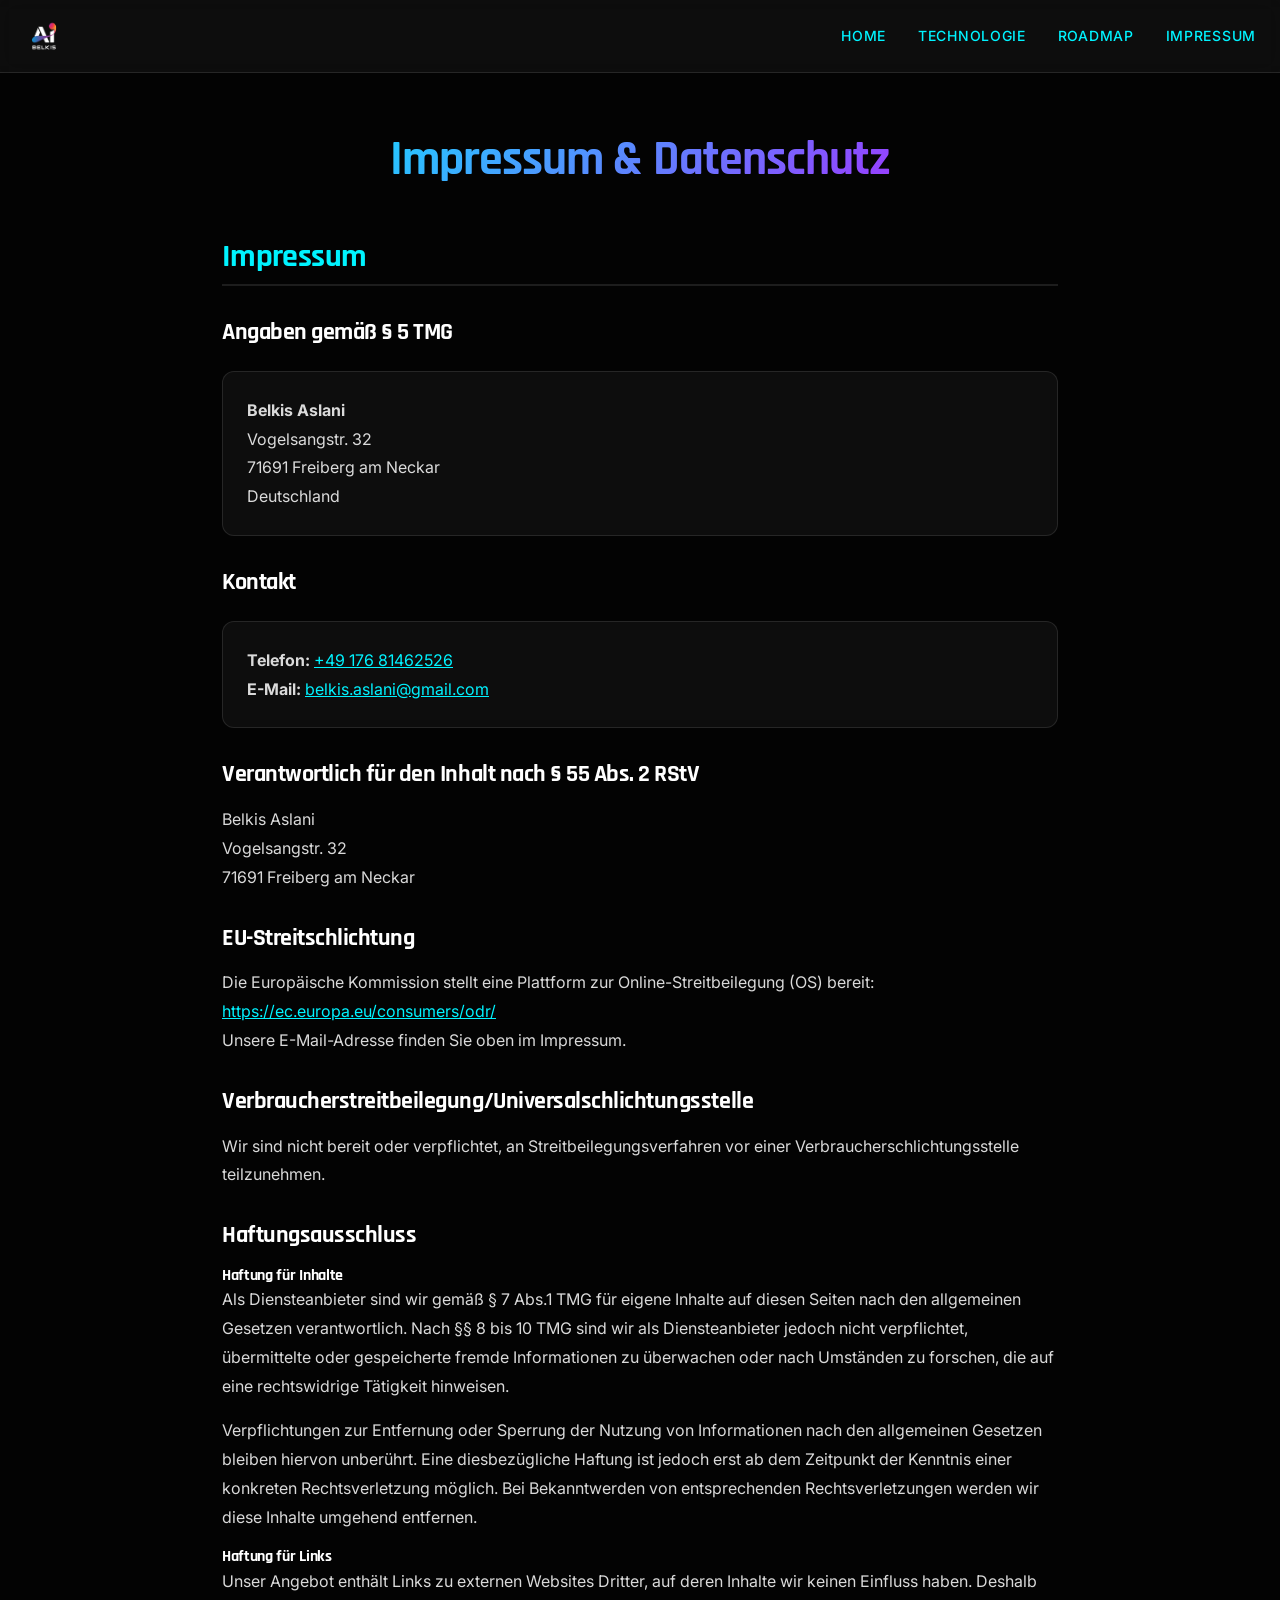
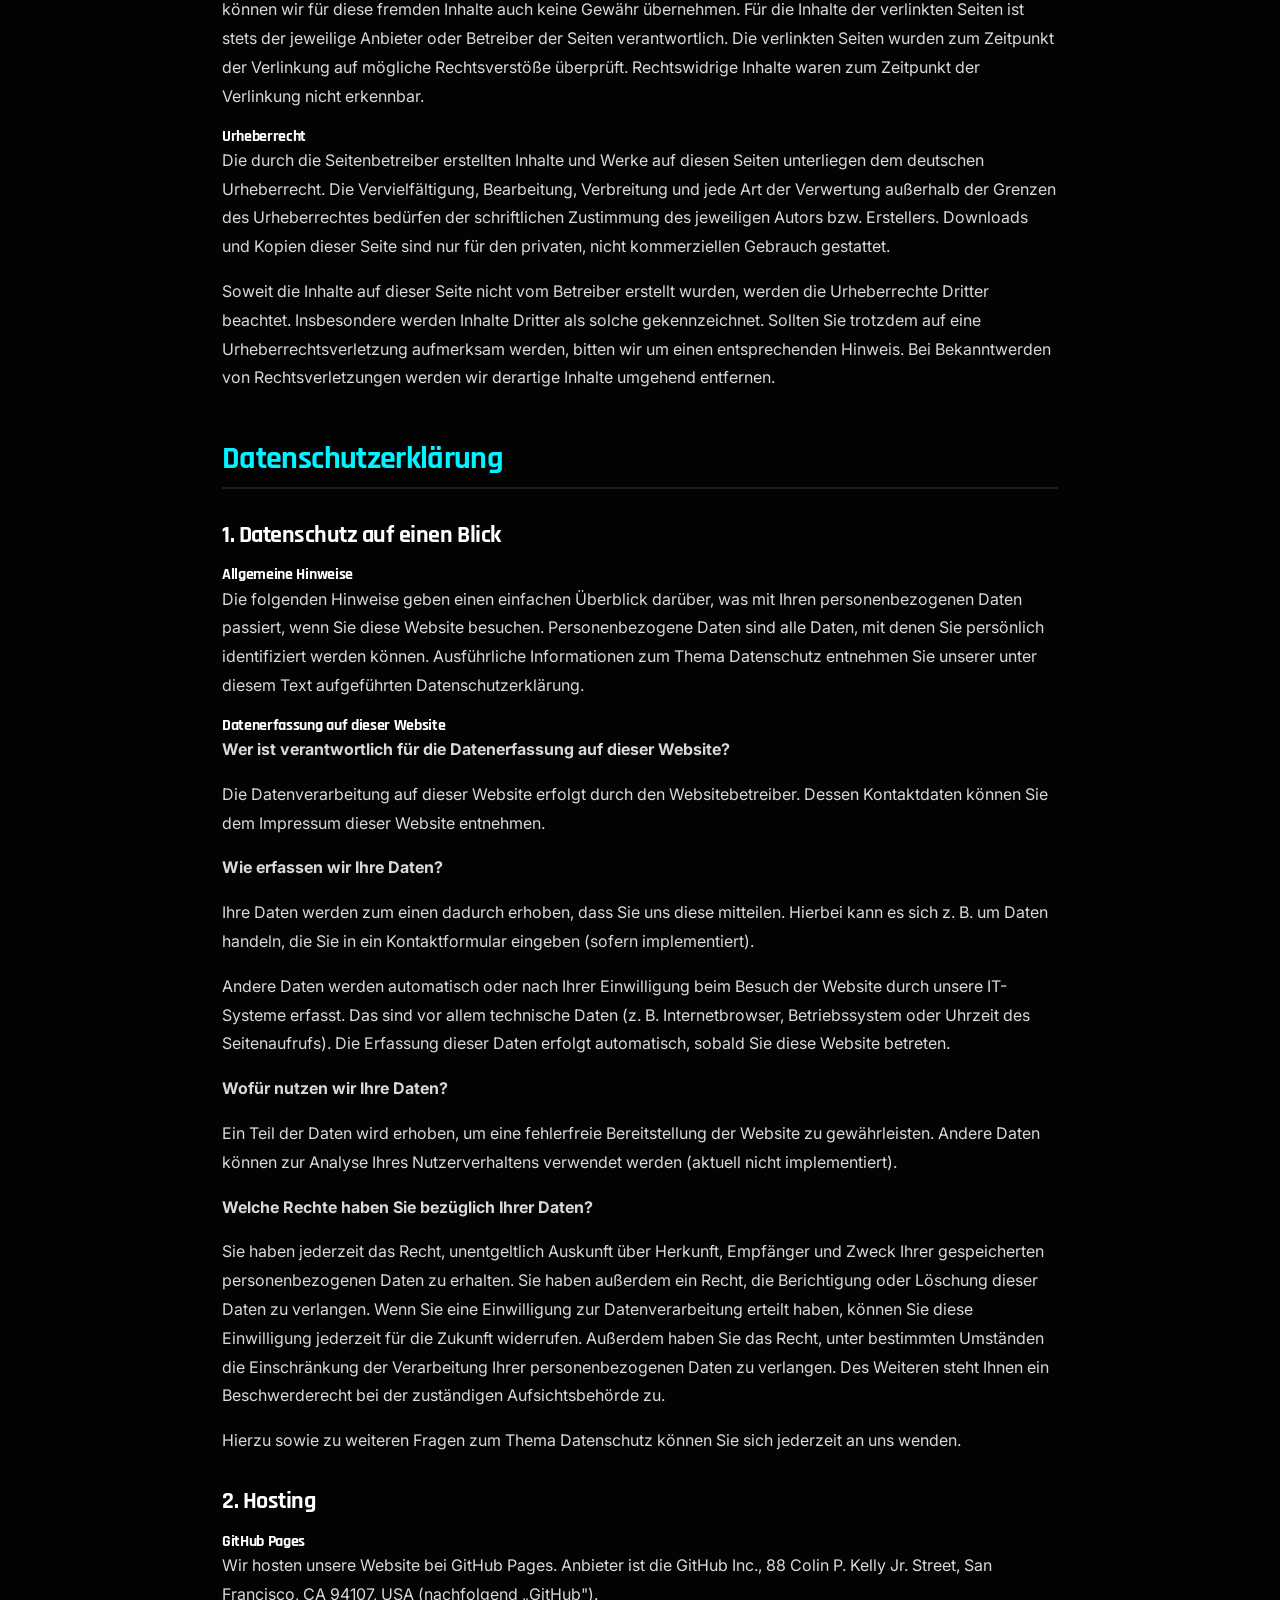
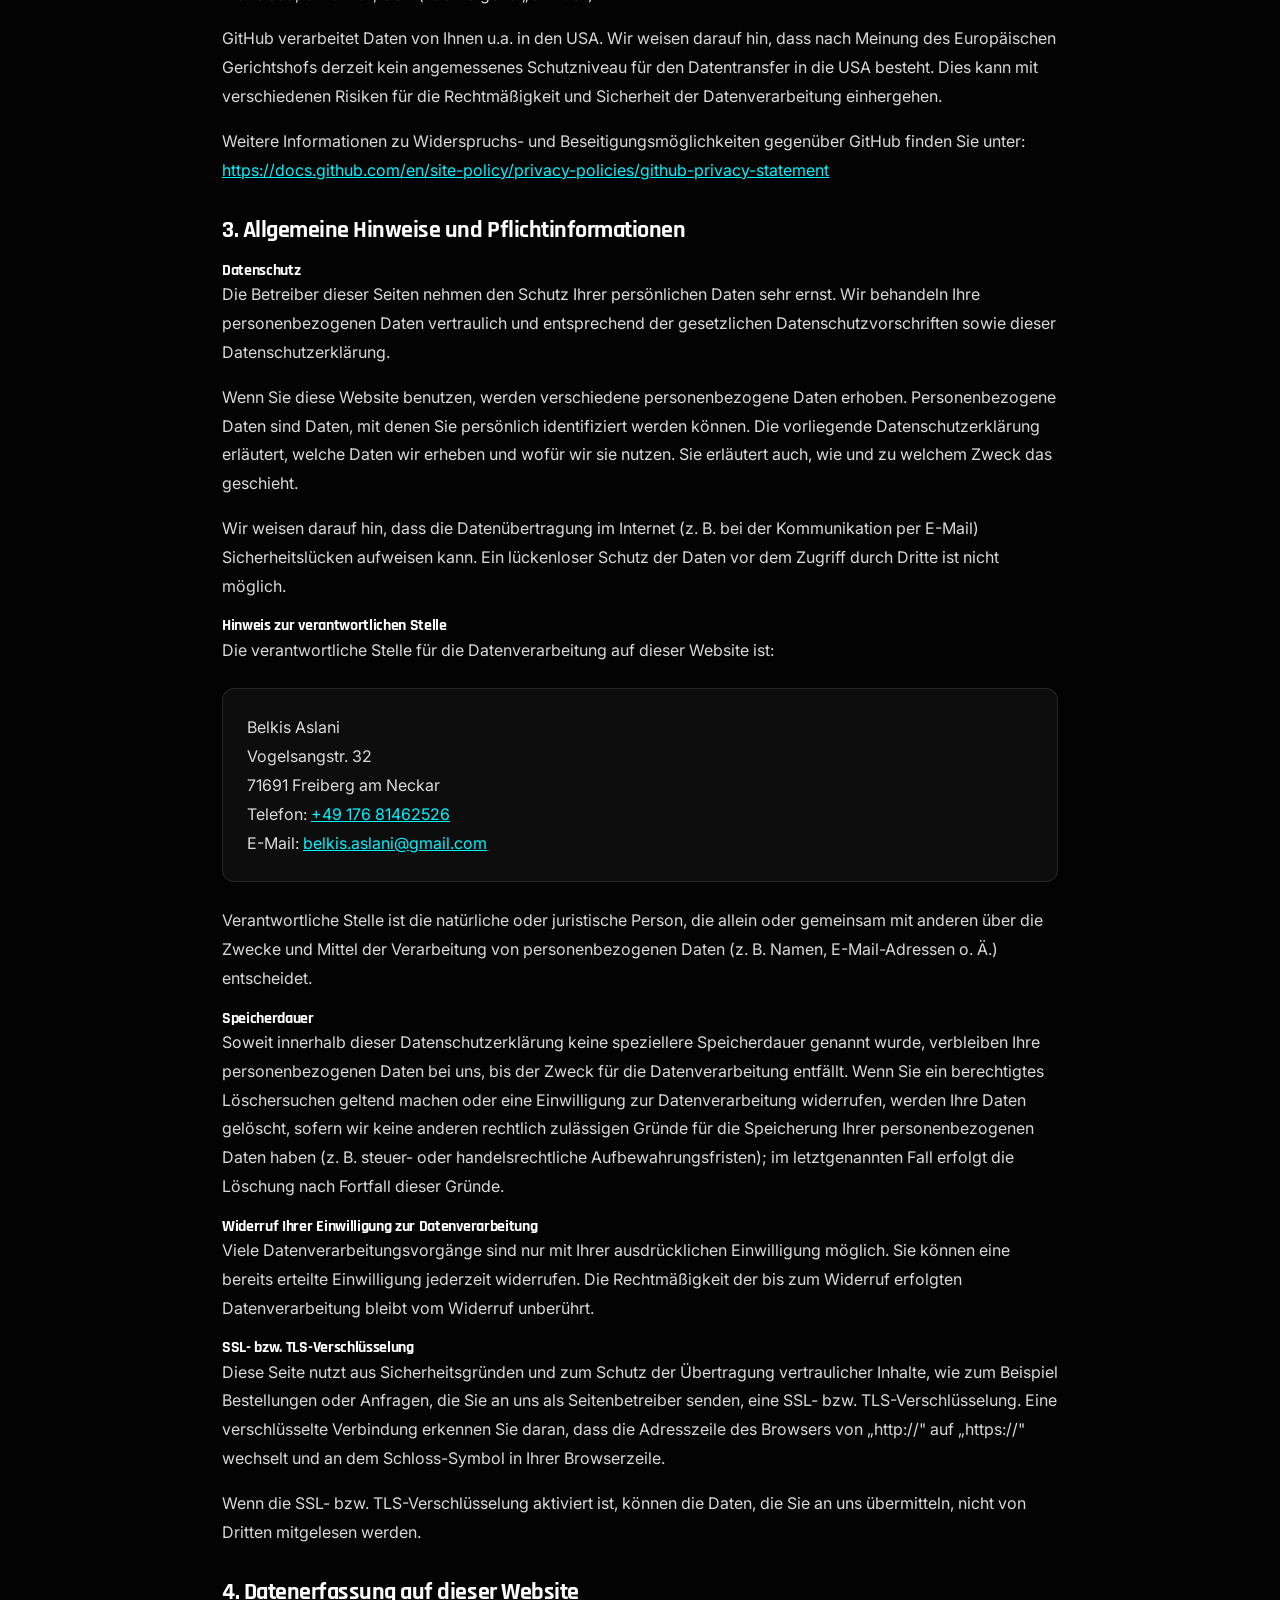
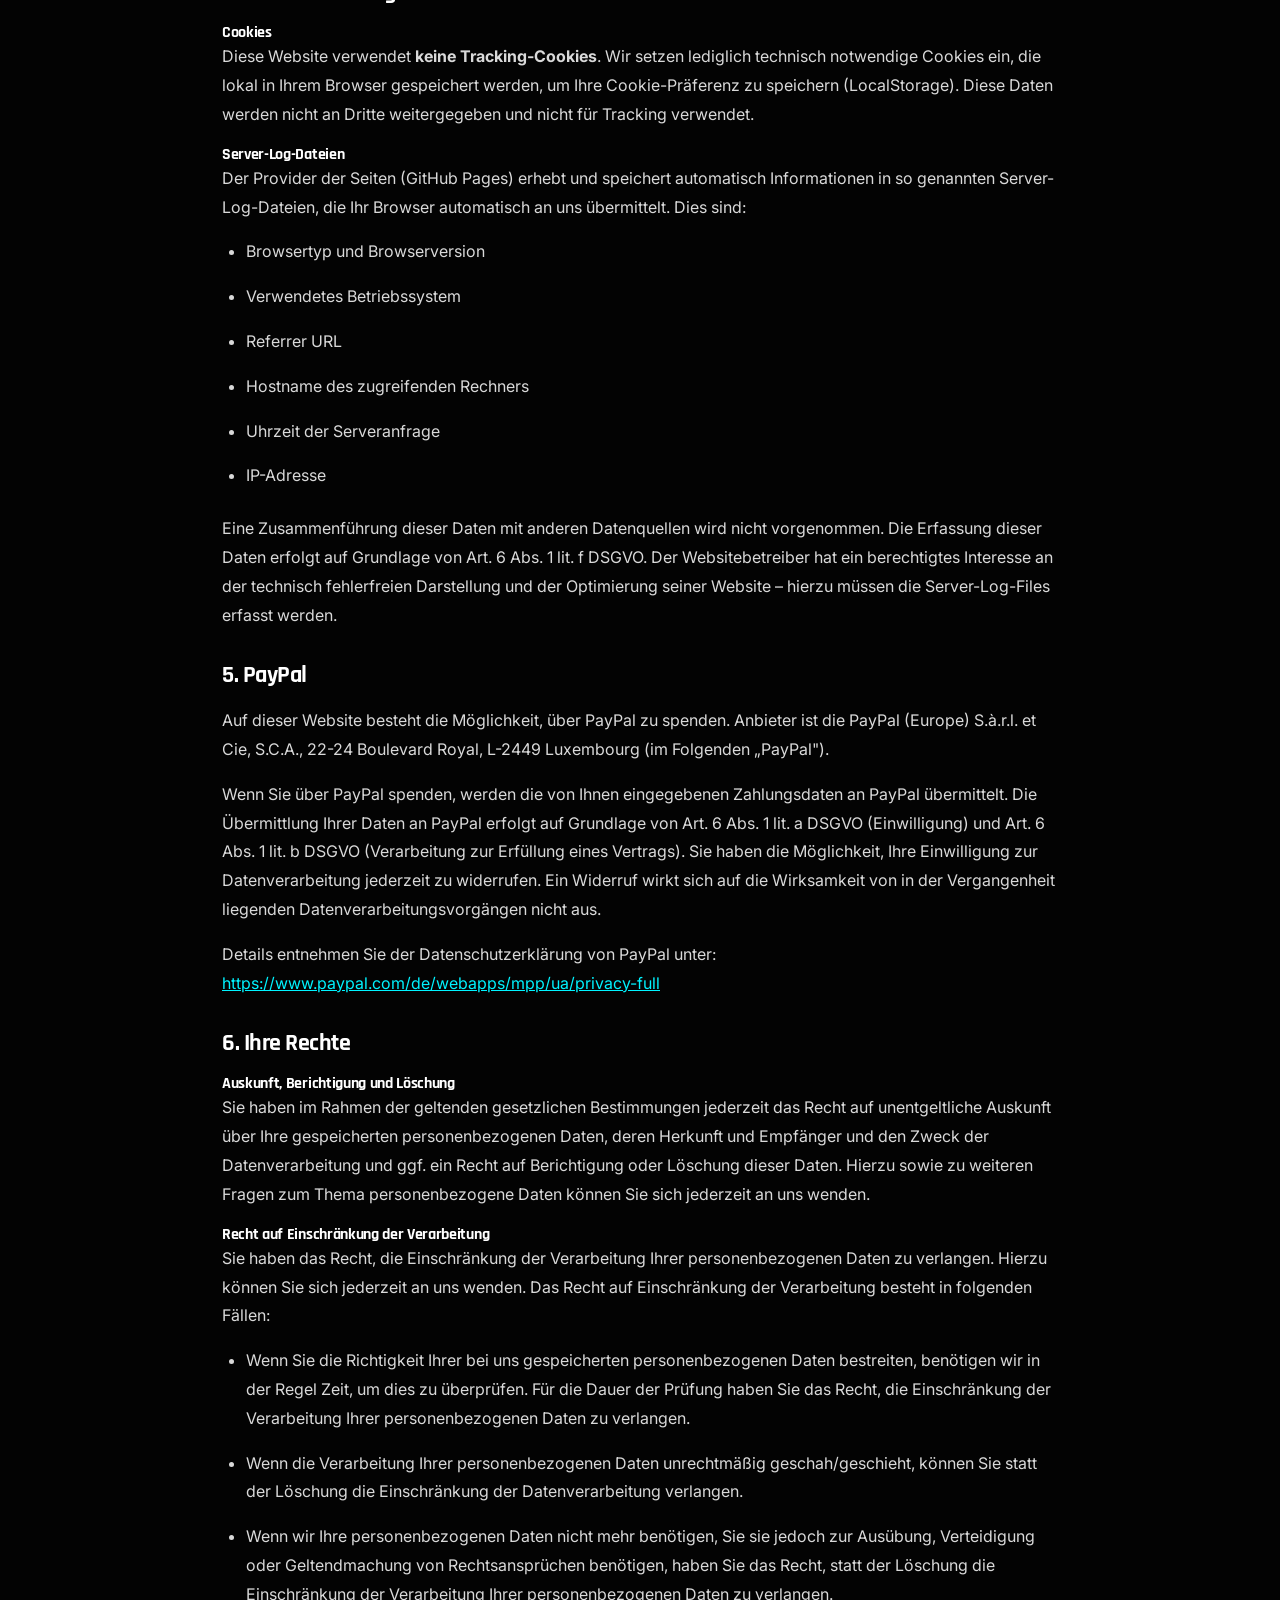
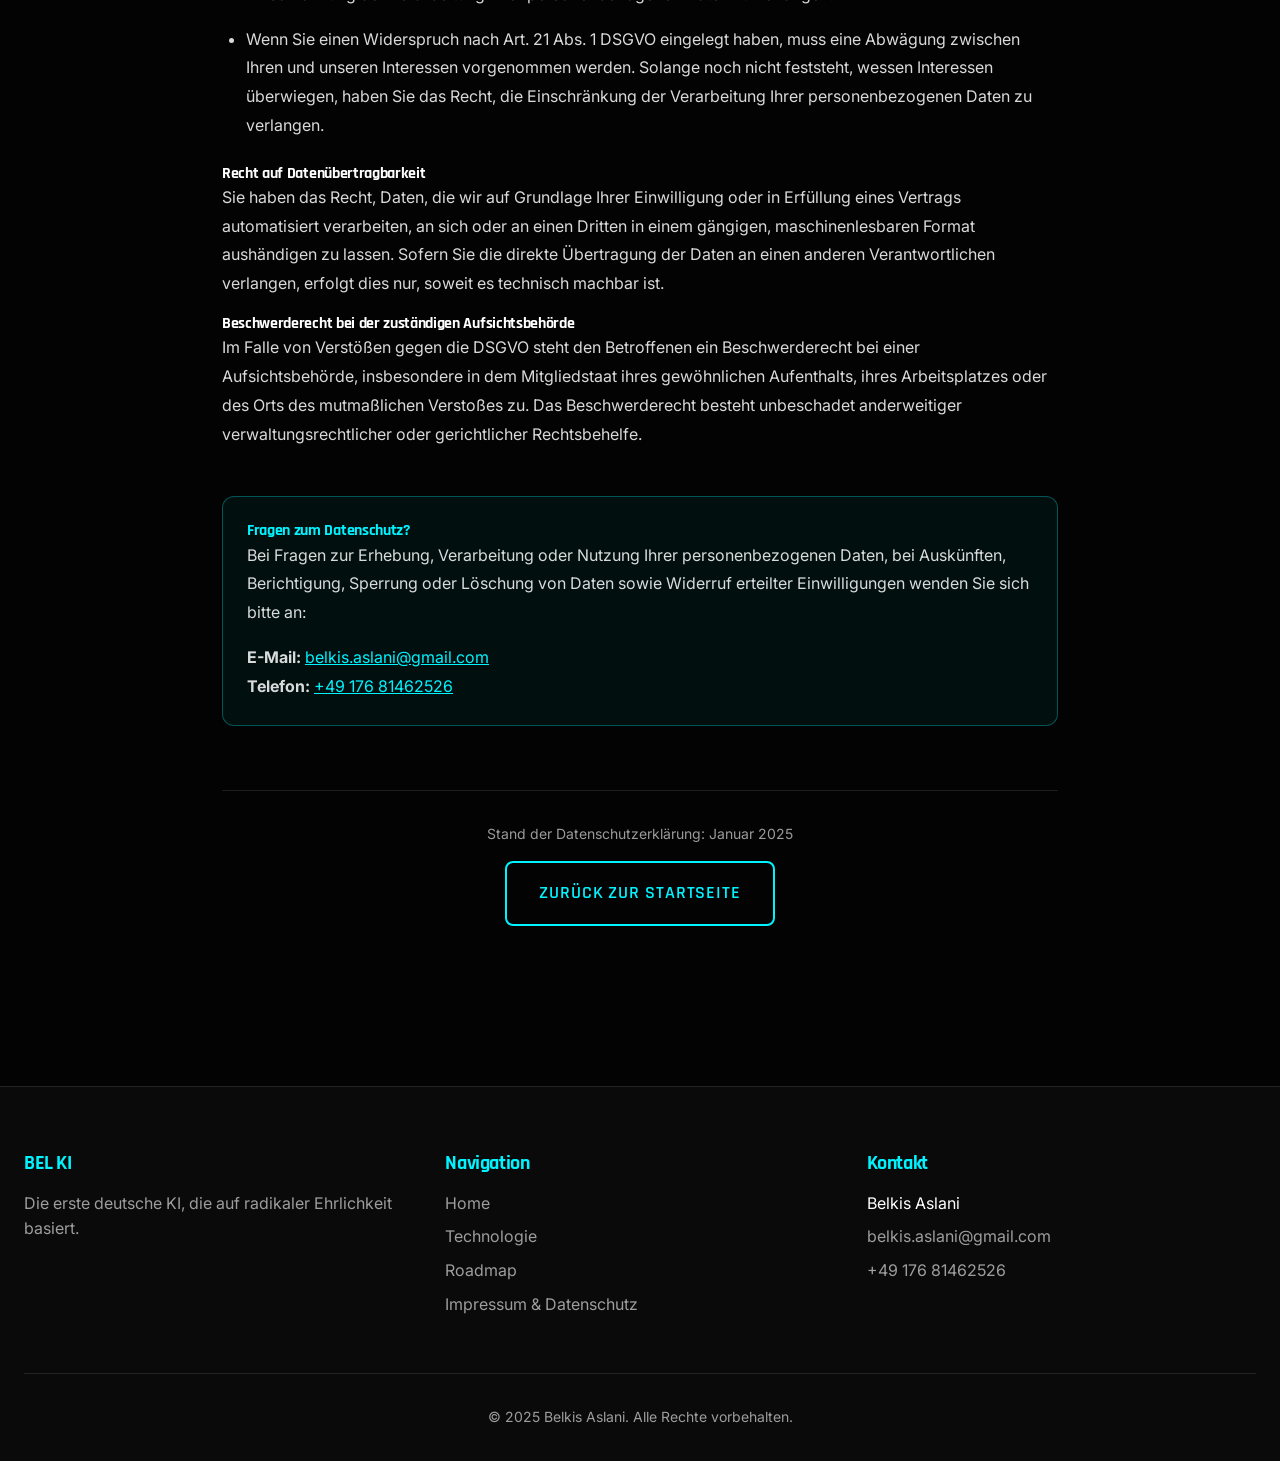
==== legal.html @ 8db8386c "feat: Replace SVG logo with official BEL KI brand logo Downloaded and integrated the official BEL KI" ====
<!DOCTYPE html>
<html lang="de">
<head>
  <meta charset="UTF-8">
  <meta name="viewport" content="width=device-width, initial-scale=1.0">
  <meta http-equiv="X-UA-Compatible" content="IE=edge">

  <!-- Primary Meta Tags -->
  <title>Impressum & Datenschutz - BEL KI</title>
  <meta name="title" content="Impressum & Datenschutz - BEL KI">
  <meta name="description" content="Rechtliche Informationen zu BEL KI: Impressum, Datenschutzerklärung, Haftungsausschluss und Urheberrechtshinweise.">
  <meta name="robots" content="index, follow">

  <!-- Preload Critical Resources -->
  <link rel="preconnect" href="https://fonts.googleapis.com">
  <link rel="preconnect" href="https://fonts.gstatic.com" crossorigin>

  <!-- Favicon -->
  <link rel="icon" type="image/png" href="./assets/img/logo.png">

  <!-- Stylesheets -->
  <link rel="stylesheet" href="./assets/css/variables.css">
  <link rel="stylesheet" href="./assets/css/main.css">

  <style>
    .legal-content {
      max-width: 900px;
      margin: 0 auto;
      padding: 2rem;
    }

    .legal-section {
      margin-bottom: 3rem;
    }

    .legal-section h2 {
      color: var(--color-cyan);
      margin-bottom: 1.5rem;
      font-size: 2rem;
      border-bottom: 2px solid var(--glass-border);
      padding-bottom: 0.5rem;
    }

    .legal-section h3 {
      color: var(--color-white);
      margin-top: 2rem;
      margin-bottom: 1rem;
      font-size: 1.5rem;
    }

    .legal-section p,
    .legal-section li {
      line-height: 1.8;
      color: rgba(255, 255, 255, 0.85);
      margin-bottom: 1rem;
    }

    .legal-section ul {
      margin-left: 1.5rem;
      margin-bottom: 1.5rem;
    }

    .legal-section a {
      color: var(--color-cyan);
      text-decoration: underline;
    }

    .contact-box {
      background: var(--glass-bg);
      border: 1px solid var(--glass-border);
      border-radius: var(--radius-lg);
      padding: 1.5rem;
      margin: 1.5rem 0;
    }
  </style>
</head>
<body>
  <!-- Header -->
  <header class="header">
    <nav class="nav-container">
      <a href="index.html" class="logo" style="display: flex; align-items: center; text-decoration: none;"><img src="./assets/img/logo.png" alt="BEL KI Logo" style="height: 40px; width: auto;" /></a>
      <ul class="nav-links">
        <li><a href="index.html">Home</a></li>
        <li><a href="tech.html">Technologie</a></li>
        <li><a href="roadmap.html">Roadmap</a></li>
        <li><a href="legal.html">Impressum</a></li>
      </ul>
      <div class="burger-menu" aria-label="Menu Toggle">
        <div class="burger-line"></div>
        <div class="burger-line"></div>
        <div class="burger-line"></div>
      </div>
    </nav>
  </header>

  <!-- Main Content -->
  <main style="padding-top: 100px; min-height: 100vh;">
    <div class="legal-content">
      <h1 class="text-center gradient-text" style="font-size: 3rem; margin-bottom: 3rem;">
        Impressum & Datenschutz
      </h1>

      <!-- Impressum -->
      <section class="legal-section" id="impressum">
        <h2>Impressum</h2>

        <h3>Angaben gemäß § 5 TMG</h3>
        <div class="contact-box">
          <p style="margin: 0;">
            <strong>Belkis Aslani</strong><br>
            Vogelsangstr. 32<br>
            71691 Freiberg am Neckar<br>
            Deutschland
          </p>
        </div>

        <h3>Kontakt</h3>
        <div class="contact-box">
          <p style="margin: 0;">
            <strong>Telefon:</strong> <a href="tel:+4917681462526">+49 176 81462526</a><br>
            <strong>E-Mail:</strong> <a href="mailto:belkis.aslani@gmail.com">belkis.aslani@gmail.com</a>
          </p>
        </div>

        <h3>Verantwortlich für den Inhalt nach § 55 Abs. 2 RStV</h3>
        <p>
          Belkis Aslani<br>
          Vogelsangstr. 32<br>
          71691 Freiberg am Neckar
        </p>

        <h3>EU-Streitschlichtung</h3>
        <p>
          Die Europäische Kommission stellt eine Plattform zur Online-Streitbeilegung (OS) bereit:
          <a href="https://ec.europa.eu/consumers/odr/" target="_blank" rel="noopener noreferrer">https://ec.europa.eu/consumers/odr/</a><br>
          Unsere E-Mail-Adresse finden Sie oben im Impressum.
        </p>

        <h3>Verbraucherstreitbeilegung/Universalschlichtungsstelle</h3>
        <p>
          Wir sind nicht bereit oder verpflichtet, an Streitbeilegungsverfahren vor einer Verbraucherschlichtungsstelle teilzunehmen.
        </p>

        <h3>Haftungsausschluss</h3>

        <h4>Haftung für Inhalte</h4>
        <p>
          Als Diensteanbieter sind wir gemäß § 7 Abs.1 TMG für eigene Inhalte auf diesen Seiten nach den allgemeinen Gesetzen verantwortlich.
          Nach §§ 8 bis 10 TMG sind wir als Diensteanbieter jedoch nicht verpflichtet, übermittelte oder gespeicherte fremde Informationen zu
          überwachen oder nach Umständen zu forschen, die auf eine rechtswidrige Tätigkeit hinweisen.
        </p>
        <p>
          Verpflichtungen zur Entfernung oder Sperrung der Nutzung von Informationen nach den allgemeinen Gesetzen bleiben hiervon unberührt.
          Eine diesbezügliche Haftung ist jedoch erst ab dem Zeitpunkt der Kenntnis einer konkreten Rechtsverletzung möglich. Bei Bekanntwerden
          von entsprechenden Rechtsverletzungen werden wir diese Inhalte umgehend entfernen.
        </p>

        <h4>Haftung für Links</h4>
        <p>
          Unser Angebot enthält Links zu externen Websites Dritter, auf deren Inhalte wir keinen Einfluss haben. Deshalb können wir für diese
          fremden Inhalte auch keine Gewähr übernehmen. Für die Inhalte der verlinkten Seiten ist stets der jeweilige Anbieter oder Betreiber
          der Seiten verantwortlich. Die verlinkten Seiten wurden zum Zeitpunkt der Verlinkung auf mögliche Rechtsverstöße überprüft.
          Rechtswidrige Inhalte waren zum Zeitpunkt der Verlinkung nicht erkennbar.
        </p>

        <h4>Urheberrecht</h4>
        <p>
          Die durch die Seitenbetreiber erstellten Inhalte und Werke auf diesen Seiten unterliegen dem deutschen Urheberrecht. Die Vervielfältigung,
          Bearbeitung, Verbreitung und jede Art der Verwertung außerhalb der Grenzen des Urheberrechtes bedürfen der schriftlichen Zustimmung des
          jeweiligen Autors bzw. Erstellers. Downloads und Kopien dieser Seite sind nur für den privaten, nicht kommerziellen Gebrauch gestattet.
        </p>
        <p>
          Soweit die Inhalte auf dieser Seite nicht vom Betreiber erstellt wurden, werden die Urheberrechte Dritter beachtet. Insbesondere werden
          Inhalte Dritter als solche gekennzeichnet. Sollten Sie trotzdem auf eine Urheberrechtsverletzung aufmerksam werden, bitten wir um einen
          entsprechenden Hinweis. Bei Bekanntwerden von Rechtsverletzungen werden wir derartige Inhalte umgehend entfernen.
        </p>
      </section>

      <!-- Datenschutzerklärung -->
      <section class="legal-section" id="datenschutz">
        <h2>Datenschutzerklärung</h2>

        <h3>1. Datenschutz auf einen Blick</h3>

        <h4>Allgemeine Hinweise</h4>
        <p>
          Die folgenden Hinweise geben einen einfachen Überblick darüber, was mit Ihren personenbezogenen Daten passiert, wenn Sie diese Website besuchen.
          Personenbezogene Daten sind alle Daten, mit denen Sie persönlich identifiziert werden können. Ausführliche Informationen zum Thema Datenschutz
          entnehmen Sie unserer unter diesem Text aufgeführten Datenschutzerklärung.
        </p>

        <h4>Datenerfassung auf dieser Website</h4>
        <p><strong>Wer ist verantwortlich für die Datenerfassung auf dieser Website?</strong></p>
        <p>
          Die Datenverarbeitung auf dieser Website erfolgt durch den Websitebetreiber. Dessen Kontaktdaten können Sie dem Impressum dieser Website entnehmen.
        </p>

        <p><strong>Wie erfassen wir Ihre Daten?</strong></p>
        <p>
          Ihre Daten werden zum einen dadurch erhoben, dass Sie uns diese mitteilen. Hierbei kann es sich z. B. um Daten handeln, die Sie in ein
          Kontaktformular eingeben (sofern implementiert).
        </p>
        <p>
          Andere Daten werden automatisch oder nach Ihrer Einwilligung beim Besuch der Website durch unsere IT-Systeme erfasst. Das sind vor allem
          technische Daten (z. B. Internetbrowser, Betriebssystem oder Uhrzeit des Seitenaufrufs). Die Erfassung dieser Daten erfolgt automatisch,
          sobald Sie diese Website betreten.
        </p>

        <p><strong>Wofür nutzen wir Ihre Daten?</strong></p>
        <p>
          Ein Teil der Daten wird erhoben, um eine fehlerfreie Bereitstellung der Website zu gewährleisten. Andere Daten können zur Analyse Ihres
          Nutzerverhaltens verwendet werden (aktuell nicht implementiert).
        </p>

        <p><strong>Welche Rechte haben Sie bezüglich Ihrer Daten?</strong></p>
        <p>
          Sie haben jederzeit das Recht, unentgeltlich Auskunft über Herkunft, Empfänger und Zweck Ihrer gespeicherten personenbezogenen Daten zu erhalten.
          Sie haben außerdem ein Recht, die Berichtigung oder Löschung dieser Daten zu verlangen. Wenn Sie eine Einwilligung zur Datenverarbeitung erteilt
          haben, können Sie diese Einwilligung jederzeit für die Zukunft widerrufen. Außerdem haben Sie das Recht, unter bestimmten Umständen die
          Einschränkung der Verarbeitung Ihrer personenbezogenen Daten zu verlangen. Des Weiteren steht Ihnen ein Beschwerderecht bei der zuständigen
          Aufsichtsbehörde zu.
        </p>
        <p>
          Hierzu sowie zu weiteren Fragen zum Thema Datenschutz können Sie sich jederzeit an uns wenden.
        </p>

        <h3>2. Hosting</h3>

        <h4>GitHub Pages</h4>
        <p>
          Wir hosten unsere Website bei GitHub Pages. Anbieter ist die GitHub Inc., 88 Colin P. Kelly Jr. Street, San Francisco, CA 94107, USA (nachfolgend „GitHub").
        </p>
        <p>
          GitHub verarbeitet Daten von Ihnen u.a. in den USA. Wir weisen darauf hin, dass nach Meinung des Europäischen Gerichtshofs derzeit kein angemessenes
          Schutzniveau für den Datentransfer in die USA besteht. Dies kann mit verschiedenen Risiken für die Rechtmäßigkeit und Sicherheit der Datenverarbeitung einhergehen.
        </p>
        <p>
          Weitere Informationen zu Widerspruchs- und Beseitigungsmöglichkeiten gegenüber GitHub finden Sie unter:
          <a href="https://docs.github.com/en/site-policy/privacy-policies/github-privacy-statement" target="_blank" rel="noopener noreferrer">
            https://docs.github.com/en/site-policy/privacy-policies/github-privacy-statement
          </a>
        </p>

        <h3>3. Allgemeine Hinweise und Pflichtinformationen</h3>

        <h4>Datenschutz</h4>
        <p>
          Die Betreiber dieser Seiten nehmen den Schutz Ihrer persönlichen Daten sehr ernst. Wir behandeln Ihre personenbezogenen Daten vertraulich und
          entsprechend der gesetzlichen Datenschutzvorschriften sowie dieser Datenschutzerklärung.
        </p>
        <p>
          Wenn Sie diese Website benutzen, werden verschiedene personenbezogene Daten erhoben. Personenbezogene Daten sind Daten, mit denen Sie persönlich
          identifiziert werden können. Die vorliegende Datenschutzerklärung erläutert, welche Daten wir erheben und wofür wir sie nutzen. Sie erläutert auch,
          wie und zu welchem Zweck das geschieht.
        </p>
        <p>
          Wir weisen darauf hin, dass die Datenübertragung im Internet (z. B. bei der Kommunikation per E-Mail) Sicherheitslücken aufweisen kann. Ein
          lückenloser Schutz der Daten vor dem Zugriff durch Dritte ist nicht möglich.
        </p>

        <h4>Hinweis zur verantwortlichen Stelle</h4>
        <p>Die verantwortliche Stelle für die Datenverarbeitung auf dieser Website ist:</p>
        <div class="contact-box">
          <p style="margin: 0;">
            Belkis Aslani<br>
            Vogelsangstr. 32<br>
            71691 Freiberg am Neckar<br>
            Telefon: <a href="tel:+4917681462526">+49 176 81462526</a><br>
            E-Mail: <a href="mailto:belkis.aslani@gmail.com">belkis.aslani@gmail.com</a>
          </p>
        </div>
        <p>
          Verantwortliche Stelle ist die natürliche oder juristische Person, die allein oder gemeinsam mit anderen über die Zwecke und Mittel der Verarbeitung
          von personenbezogenen Daten (z. B. Namen, E-Mail-Adressen o. Ä.) entscheidet.
        </p>

        <h4>Speicherdauer</h4>
        <p>
          Soweit innerhalb dieser Datenschutzerklärung keine speziellere Speicherdauer genannt wurde, verbleiben Ihre personenbezogenen Daten bei uns, bis der
          Zweck für die Datenverarbeitung entfällt. Wenn Sie ein berechtigtes Löschersuchen geltend machen oder eine Einwilligung zur Datenverarbeitung widerrufen,
          werden Ihre Daten gelöscht, sofern wir keine anderen rechtlich zulässigen Gründe für die Speicherung Ihrer personenbezogenen Daten haben
          (z. B. steuer- oder handelsrechtliche Aufbewahrungsfristen); im letztgenannten Fall erfolgt die Löschung nach Fortfall dieser Gründe.
        </p>

        <h4>Widerruf Ihrer Einwilligung zur Datenverarbeitung</h4>
        <p>
          Viele Datenverarbeitungsvorgänge sind nur mit Ihrer ausdrücklichen Einwilligung möglich. Sie können eine bereits erteilte Einwilligung jederzeit
          widerrufen. Die Rechtmäßigkeit der bis zum Widerruf erfolgten Datenverarbeitung bleibt vom Widerruf unberührt.
        </p>

        <h4>SSL- bzw. TLS-Verschlüsselung</h4>
        <p>
          Diese Seite nutzt aus Sicherheitsgründen und zum Schutz der Übertragung vertraulicher Inhalte, wie zum Beispiel Bestellungen oder Anfragen, die Sie
          an uns als Seitenbetreiber senden, eine SSL- bzw. TLS-Verschlüsselung. Eine verschlüsselte Verbindung erkennen Sie daran, dass die Adresszeile des
          Browsers von „http://" auf „https://" wechselt und an dem Schloss-Symbol in Ihrer Browserzeile.
        </p>
        <p>
          Wenn die SSL- bzw. TLS-Verschlüsselung aktiviert ist, können die Daten, die Sie an uns übermitteln, nicht von Dritten mitgelesen werden.
        </p>

        <h3>4. Datenerfassung auf dieser Website</h3>

        <h4>Cookies</h4>
        <p>
          Diese Website verwendet <strong>keine Tracking-Cookies</strong>. Wir setzen lediglich technisch notwendige Cookies ein, die lokal in Ihrem Browser
          gespeichert werden, um Ihre Cookie-Präferenz zu speichern (LocalStorage). Diese Daten werden nicht an Dritte weitergegeben und nicht für Tracking verwendet.
        </p>

        <h4>Server-Log-Dateien</h4>
        <p>
          Der Provider der Seiten (GitHub Pages) erhebt und speichert automatisch Informationen in so genannten Server-Log-Dateien, die Ihr Browser automatisch
          an uns übermittelt. Dies sind:
        </p>
        <ul>
          <li>Browsertyp und Browserversion</li>
          <li>Verwendetes Betriebssystem</li>
          <li>Referrer URL</li>
          <li>Hostname des zugreifenden Rechners</li>
          <li>Uhrzeit der Serveranfrage</li>
          <li>IP-Adresse</li>
        </ul>
        <p>
          Eine Zusammenführung dieser Daten mit anderen Datenquellen wird nicht vorgenommen. Die Erfassung dieser Daten erfolgt auf Grundlage von Art. 6 Abs. 1
          lit. f DSGVO. Der Websitebetreiber hat ein berechtigtes Interesse an der technisch fehlerfreien Darstellung und der Optimierung seiner Website – hierzu
          müssen die Server-Log-Files erfasst werden.
        </p>

        <h3>5. PayPal</h3>
        <p>
          Auf dieser Website besteht die Möglichkeit, über PayPal zu spenden. Anbieter ist die PayPal (Europe) S.à.r.l. et Cie, S.C.A., 22-24 Boulevard Royal,
          L-2449 Luxembourg (im Folgenden „PayPal").
        </p>
        <p>
          Wenn Sie über PayPal spenden, werden die von Ihnen eingegebenen Zahlungsdaten an PayPal übermittelt. Die Übermittlung Ihrer Daten an PayPal erfolgt
          auf Grundlage von Art. 6 Abs. 1 lit. a DSGVO (Einwilligung) und Art. 6 Abs. 1 lit. b DSGVO (Verarbeitung zur Erfüllung eines Vertrags).
          Sie haben die Möglichkeit, Ihre Einwilligung zur Datenverarbeitung jederzeit zu widerrufen. Ein Widerruf wirkt sich auf die Wirksamkeit von in der
          Vergangenheit liegenden Datenverarbeitungsvorgängen nicht aus.
        </p>
        <p>
          Details entnehmen Sie der Datenschutzerklärung von PayPal unter:
          <a href="https://www.paypal.com/de/webapps/mpp/ua/privacy-full" target="_blank" rel="noopener noreferrer">
            https://www.paypal.com/de/webapps/mpp/ua/privacy-full
          </a>
        </p>

        <h3>6. Ihre Rechte</h3>

        <h4>Auskunft, Berichtigung und Löschung</h4>
        <p>
          Sie haben im Rahmen der geltenden gesetzlichen Bestimmungen jederzeit das Recht auf unentgeltliche Auskunft über Ihre gespeicherten personenbezogenen
          Daten, deren Herkunft und Empfänger und den Zweck der Datenverarbeitung und ggf. ein Recht auf Berichtigung oder Löschung dieser Daten. Hierzu sowie
          zu weiteren Fragen zum Thema personenbezogene Daten können Sie sich jederzeit an uns wenden.
        </p>

        <h4>Recht auf Einschränkung der Verarbeitung</h4>
        <p>
          Sie haben das Recht, die Einschränkung der Verarbeitung Ihrer personenbezogenen Daten zu verlangen. Hierzu können Sie sich jederzeit an uns wenden.
          Das Recht auf Einschränkung der Verarbeitung besteht in folgenden Fällen:
        </p>
        <ul>
          <li>Wenn Sie die Richtigkeit Ihrer bei uns gespeicherten personenbezogenen Daten bestreiten, benötigen wir in der Regel Zeit, um dies zu überprüfen.
              Für die Dauer der Prüfung haben Sie das Recht, die Einschränkung der Verarbeitung Ihrer personenbezogenen Daten zu verlangen.</li>
          <li>Wenn die Verarbeitung Ihrer personenbezogenen Daten unrechtmäßig geschah/geschieht, können Sie statt der Löschung die Einschränkung der
              Datenverarbeitung verlangen.</li>
          <li>Wenn wir Ihre personenbezogenen Daten nicht mehr benötigen, Sie sie jedoch zur Ausübung, Verteidigung oder Geltendmachung von Rechtsansprüchen
              benötigen, haben Sie das Recht, statt der Löschung die Einschränkung der Verarbeitung Ihrer personenbezogenen Daten zu verlangen.</li>
          <li>Wenn Sie einen Widerspruch nach Art. 21 Abs. 1 DSGVO eingelegt haben, muss eine Abwägung zwischen Ihren und unseren Interessen vorgenommen werden.
              Solange noch nicht feststeht, wessen Interessen überwiegen, haben Sie das Recht, die Einschränkung der Verarbeitung Ihrer personenbezogenen Daten
              zu verlangen.</li>
        </ul>

        <h4>Recht auf Datenübertragbarkeit</h4>
        <p>
          Sie haben das Recht, Daten, die wir auf Grundlage Ihrer Einwilligung oder in Erfüllung eines Vertrags automatisiert verarbeiten, an sich oder an einen
          Dritten in einem gängigen, maschinenlesbaren Format aushändigen zu lassen. Sofern Sie die direkte Übertragung der Daten an einen anderen Verantwortlichen
          verlangen, erfolgt dies nur, soweit es technisch machbar ist.
        </p>

        <h4>Beschwerderecht bei der zuständigen Aufsichtsbehörde</h4>
        <p>
          Im Falle von Verstößen gegen die DSGVO steht den Betroffenen ein Beschwerderecht bei einer Aufsichtsbehörde, insbesondere in dem Mitgliedstaat ihres
          gewöhnlichen Aufenthalts, ihres Arbeitsplatzes oder des Orts des mutmaßlichen Verstoßes zu. Das Beschwerderecht besteht unbeschadet anderweitiger
          verwaltungsrechtlicher oder gerichtlicher Rechtsbehelfe.
        </p>

        <div class="contact-box" style="margin-top: 3rem; background: rgba(0, 243, 255, 0.05); border-color: rgba(0, 243, 255, 0.3);">
          <h4 style="color: #00f3ff; margin-top: 0;">Fragen zum Datenschutz?</h4>
          <p style="margin-bottom: 0;">
            Bei Fragen zur Erhebung, Verarbeitung oder Nutzung Ihrer personenbezogenen Daten, bei Auskünften, Berichtigung, Sperrung oder Löschung von Daten
            sowie Widerruf erteilter Einwilligungen wenden Sie sich bitte an:
          </p>
          <p style="margin-top: 1rem; margin-bottom: 0;">
            <strong>E-Mail:</strong> <a href="mailto:belkis.aslani@gmail.com">belkis.aslani@gmail.com</a><br>
            <strong>Telefon:</strong> <a href="tel:+4917681462526">+49 176 81462526</a>
          </p>
        </div>
      </section>

      <div class="text-center" style="margin-top: 4rem; padding: 2rem; border-top: 1px solid var(--glass-border);">
        <p style="color: rgba(255,255,255,0.6); font-size: 0.875rem;">
          Stand der Datenschutzerklärung: Januar 2025
        </p>
        <p style="margin-top: 1rem;">
          <a href="index.html" class="btn btn-secondary">Zurück zur Startseite</a>
        </p>
      </div>
    </div>
  </main>

  <!-- Footer -->
  <footer class="footer">
    <div class="footer-container">
      <div class="footer-section">
        <h3>BEL KI</h3>
        <p style="color: rgba(255,255,255,0.6); margin-top: 1rem;">
          Die erste deutsche KI, die auf radikaler Ehrlichkeit basiert.
        </p>
      </div>

      <div class="footer-section">
        <h3>Navigation</h3>
        <ul>
          <li><a href="index.html">Home</a></li>
          <li><a href="tech.html">Technologie</a></li>
          <li><a href="roadmap.html">Roadmap</a></li>
          <li><a href="legal.html">Impressum & Datenschutz</a></li>
        </ul>
      </div>

      <div class="footer-section">
        <h3>Kontakt</h3>
        <ul style="list-style: none;">
          <li style="margin-bottom: 0.5rem;">Belkis Aslani</li>
          <li style="margin-bottom: 0.5rem;">
            <a href="mailto:belkis.aslani@gmail.com">belkis.aslani@gmail.com</a>
          </li>
          <li>
            <a href="tel:+4917681462526">+49 176 81462526</a>
          </li>
        </ul>
      </div>
    </div>

    <div class="footer-bottom">
      <p>&copy; 2025 Belkis Aslani. Alle Rechte vorbehalten.</p>
    </div>
  </footer>

  <!-- Scripts -->
  <script src="./assets/js/main.js" defer></script>
</body>
</html>
---- assets/css/variables.css ----
/* BEL KI - The Sovereign Aesthetic */
/* Design System Variables */

:root {
  /* Colors */
  --color-black: #030303;
  --color-black-lighter: #0a0a0a;
  --color-black-light: #141414;
  --color-cyan: #00f3ff;
  --color-cyan-dim: rgba(0, 243, 255, 0.6);
  --color-cyan-glow: rgba(0, 243, 255, 0.3);
  --color-purple: #bc13fe;
  --color-purple-dim: rgba(188, 19, 254, 0.6);
  --color-purple-glow: rgba(188, 19, 254, 0.3);
  --color-white: #ffffff;
  --color-white-dim: rgba(255, 255, 255, 0.8);
  --color-white-subtle: rgba(255, 255, 255, 0.6);
  --color-gray: #808080;
  --color-success: #00ff88;
  --color-warning: #ffaa00;
  --color-error: #ff3366;

  /* Typography */
  --font-headline: 'Rajdhani', sans-serif;
  --font-body: 'Inter', sans-serif;
  --font-mono: 'Courier New', monospace;

  /* Font Sizes */
  --text-xs: 0.75rem;
  --text-sm: 0.875rem;
  --text-base: 1rem;
  --text-lg: 1.125rem;
  --text-xl: 1.25rem;
  --text-2xl: 1.5rem;
  --text-3xl: 1.875rem;
  --text-4xl: 2.25rem;
  --text-5xl: 3rem;
  --text-6xl: 3.75rem;
  --text-7xl: 4.5rem;
  --text-8xl: 6rem;

  /* Spacing */
  --space-1: 0.25rem;
  --space-2: 0.5rem;
  --space-3: 0.75rem;
  --space-4: 1rem;
  --space-5: 1.25rem;
  --space-6: 1.5rem;
  --space-8: 2rem;
  --space-10: 2.5rem;
  --space-12: 3rem;
  --space-16: 4rem;
  --space-20: 5rem;
  --space-24: 6rem;

  /* Border Radius */
  --radius-sm: 0.25rem;
  --radius-md: 0.5rem;
  --radius-lg: 0.75rem;
  --radius-xl: 1rem;
  --radius-2xl: 1.5rem;
  --radius-full: 9999px;

  /* Shadows */
  --shadow-sm: 0 1px 2px 0 rgba(0, 0, 0, 0.05);
  --shadow-md: 0 4px 6px -1px rgba(0, 0, 0, 0.1);
  --shadow-lg: 0 10px 15px -3px rgba(0, 0, 0, 0.1);
  --shadow-xl: 0 20px 25px -5px rgba(0, 0, 0, 0.1);
  --shadow-cyan: 0 0 30px var(--color-cyan-glow);
  --shadow-purple: 0 0 30px var(--color-purple-glow);
  --shadow-glow: 0 0 50px rgba(0, 243, 255, 0.5);

  /* Glass Effects */
  --glass-bg: rgba(20, 20, 20, 0.6);
  --glass-border: rgba(255, 255, 255, 0.1);
  --glass-blur: blur(10px);

  /* Transitions */
  --transition-fast: 150ms ease-in-out;
  --transition-base: 300ms ease-in-out;
  --transition-slow: 500ms ease-in-out;

  /* Z-Index */
  --z-canvas: -1;
  --z-base: 1;
  --z-dropdown: 100;
  --z-sticky: 200;
  --z-overlay: 300;
  --z-modal: 400;
  --z-toast: 500;

  /* Breakpoints (for reference in JS) */
  --bp-sm: 640px;
  --bp-md: 768px;
  --bp-lg: 1024px;
  --bp-xl: 1280px;
  --bp-2xl: 1536px;
}

/* Global Resets & Base Styles */
* {
  margin: 0;
  padding: 0;
  box-sizing: border-box;
}

html {
  scroll-behavior: smooth;
  -webkit-font-smoothing: antialiased;
  -moz-osx-font-smoothing: grayscale;
}

body {
  font-family: var(--font-body);
  background-color: var(--color-black);
  color: var(--color-white);
  line-height: 1.6;
  overflow-x: hidden;
}

/* Typography Base */
h1, h2, h3, h4, h5, h6 {
  font-family: var(--font-headline);
  font-weight: 700;
  line-height: 1.2;
  letter-spacing: -0.02em;
}

h1 {
  font-size: var(--text-6xl);
}

h2 {
  font-size: var(--text-5xl);
}

h3 {
  font-size: var(--text-4xl);
}

a {
  color: var(--color-cyan);
  text-decoration: none;
  transition: color var(--transition-fast);
}

a:hover {
  color: var(--color-purple);
}

/* Selection */
::selection {
  background-color: var(--color-cyan);
  color: var(--color-black);
}

::-moz-selection {
  background-color: var(--color-cyan);
  color: var(--color-black);
}

/* Scrollbar */
::-webkit-scrollbar {
  width: 10px;
}

::-webkit-scrollbar-track {
  background: var(--color-black);
}

::-webkit-scrollbar-thumb {
  background: var(--color-cyan-dim);
  border-radius: var(--radius-full);
}

::-webkit-scrollbar-thumb:hover {
  background: var(--color-cyan);
}
---- assets/css/main.css ----
/* BEL KI - Main Stylesheet */
@import url('variables.css');
@import url('https://fonts.googleapis.com/css2?family=Rajdhani:wght@400;500;600;700&family=Inter:wght@300;400;500;600;700&display=swap');

/* ============================================
   LAYOUT COMPONENTS
   ============================================ */

/* Header & Navigation */
.header {
  position: fixed;
  top: 0;
  left: 0;
  right: 0;
  z-index: var(--z-sticky);
  padding: var(--space-4) var(--space-6);
  background: var(--glass-bg);
  backdrop-filter: var(--glass-blur);
  border-bottom: 1px solid var(--glass-border);
}

.nav-container {
  max-width: 1400px;
  margin: 0 auto;
  display: flex;
  justify-content: space-between;
  align-items: center;
}

.logo {
  font-family: var(--font-headline);
  font-size: var(--text-2xl);
  font-weight: 700;
  background: linear-gradient(135deg, var(--color-cyan), var(--color-purple));
  -webkit-background-clip: text;
  -webkit-text-fill-color: transparent;
  background-clip: text;
  letter-spacing: 0.1em;
}

.nav-links {
  display: flex;
  gap: var(--space-8);
  list-style: none;
}

.nav-links a {
  font-weight: 500;
  text-transform: uppercase;
  font-size: var(--text-sm);
  letter-spacing: 0.05em;
  position: relative;
  padding-bottom: var(--space-1);
}

.nav-links a::after {
  content: '';
  position: absolute;
  bottom: 0;
  left: 0;
  width: 0;
  height: 2px;
  background: linear-gradient(90deg, var(--color-cyan), var(--color-purple));
  transition: width var(--transition-base);
}

.nav-links a:hover::after {
  width: 100%;
}

.burger-menu {
  display: none;
  flex-direction: column;
  gap: 6px;
  cursor: pointer;
  padding: var(--space-2);
}

.burger-line {
  width: 28px;
  height: 2px;
  background: var(--color-cyan);
  transition: all var(--transition-base);
}

/* Mobile Menu */
@media (max-width: 768px) {
  .nav-links {
    position: fixed;
    top: 70px;
    right: -100%;
    flex-direction: column;
    background: var(--glass-bg);
    backdrop-filter: var(--glass-blur);
    padding: var(--space-8);
    border-left: 1px solid var(--glass-border);
    border-bottom: 1px solid var(--glass-border);
    min-width: 250px;
    transition: right var(--transition-base);
  }

  .nav-links.active {
    right: 0;
  }

  .burger-menu {
    display: flex;
  }

  .burger-menu.active .burger-line:nth-child(1) {
    transform: rotate(45deg) translateY(8px);
  }

  .burger-menu.active .burger-line:nth-child(2) {
    opacity: 0;
  }

  .burger-menu.active .burger-line:nth-child(3) {
    transform: rotate(-45deg) translateY(-8px);
  }
}

/* Footer */
.footer {
  background: var(--color-black-lighter);
  border-top: 1px solid var(--glass-border);
  padding: var(--space-16) var(--space-6) var(--space-8);
  margin-top: var(--space-24);
}

.footer-container {
  max-width: 1400px;
  margin: 0 auto;
  display: grid;
  grid-template-columns: repeat(auto-fit, minmax(250px, 1fr));
  gap: var(--space-8);
}

.footer-section h3 {
  font-size: var(--text-xl);
  margin-bottom: var(--space-4);
  color: var(--color-cyan);
}

.footer-section ul {
  list-style: none;
}

.footer-section li {
  margin-bottom: var(--space-2);
}

.footer-section a {
  color: var(--color-white-subtle);
  transition: color var(--transition-fast);
}

.footer-section a:hover {
  color: var(--color-cyan);
}

.social-links {
  display: flex;
  gap: var(--space-4);
  margin-top: var(--space-4);
}

.social-icon {
  width: 40px;
  height: 40px;
  display: flex;
  align-items: center;
  justify-content: center;
  border-radius: var(--radius-md);
  background: var(--glass-bg);
  border: 1px solid var(--glass-border);
  transition: all var(--transition-base);
}

.social-icon:hover {
  background: var(--color-cyan);
  color: var(--color-black);
  transform: translateY(-3px);
  box-shadow: var(--shadow-cyan);
}

.footer-bottom {
  text-align: center;
  margin-top: var(--space-12);
  padding-top: var(--space-8);
  border-top: 1px solid var(--glass-border);
  color: var(--color-white-subtle);
  font-size: var(--text-sm);
}

/* ============================================
   REUSABLE COMPONENTS
   ============================================ */

/* Container */
.container {
  max-width: 1400px;
  margin: 0 auto;
  padding: 0 var(--space-6);
}

.section {
  padding: var(--space-24) var(--space-6);
  position: relative;
}

/* Buttons */
.btn {
  display: inline-block;
  padding: var(--space-4) var(--space-8);
  font-family: var(--font-headline);
  font-weight: 600;
  font-size: var(--text-lg);
  text-transform: uppercase;
  letter-spacing: 0.05em;
  border-radius: var(--radius-md);
  cursor: pointer;
  transition: all var(--transition-base);
  border: none;
  text-align: center;
}

.btn-primary {
  background: linear-gradient(135deg, var(--color-cyan), var(--color-purple));
  color: var(--color-white);
  box-shadow: 0 4px 15px rgba(0, 243, 255, 0.3);
}

.btn-primary:hover {
  transform: translateY(-3px);
  box-shadow: 0 8px 25px rgba(0, 243, 255, 0.5);
}

.btn-secondary {
  background: transparent;
  color: var(--color-cyan);
  border: 2px solid var(--color-cyan);
}

.btn-secondary:hover {
  background: var(--color-cyan);
  color: var(--color-black);
  transform: translateY(-3px);
}

.btn-large {
  padding: var(--space-6) var(--space-12);
  font-size: var(--text-xl);
}

/* Glass Cards */
.glass-card {
  background: var(--glass-bg);
  backdrop-filter: var(--glass-blur);
  border: 1px solid var(--glass-border);
  border-radius: var(--radius-xl);
  padding: var(--space-8);
  transition: all var(--transition-base);
}

.glass-card:hover {
  border-color: var(--color-cyan-dim);
  box-shadow: var(--shadow-cyan);
  transform: translateY(-5px);
}

/* Badge */
.badge {
  display: inline-flex;
  align-items: center;
  gap: var(--space-2);
  padding: var(--space-2) var(--space-4);
  border-radius: var(--radius-full);
  font-size: var(--text-sm);
  font-weight: 600;
  text-transform: uppercase;
  letter-spacing: 0.05em;
}

.badge-success {
  background: rgba(0, 255, 136, 0.2);
  color: var(--color-success);
  border: 1px solid var(--color-success);
}

.badge-pulse::before {
  content: '';
  width: 8px;
  height: 8px;
  border-radius: 50%;
  background: currentColor;
  animation: pulse 2s infinite;
}

@keyframes pulse {
  0%, 100% { opacity: 1; }
  50% { opacity: 0.3; }
}

/* Progress Bar */
.progress-container {
  width: 100%;
  height: 40px;
  background: var(--color-black-lighter);
  border-radius: var(--radius-full);
  overflow: hidden;
  position: relative;
  border: 2px solid var(--glass-border);
}

.progress-bar {
  height: 100%;
  background: linear-gradient(90deg, var(--color-cyan), var(--color-purple));
  border-radius: var(--radius-full);
  transition: width 1s ease-out;
  position: relative;
  overflow: hidden;
}

.progress-bar::after {
  content: '';
  position: absolute;
  top: 0;
  left: 0;
  right: 0;
  bottom: 0;
  background: linear-gradient(
    90deg,
    transparent,
    rgba(255, 255, 255, 0.3),
    transparent
  );
  animation: shimmer 2s infinite;
}

@keyframes shimmer {
  0% { transform: translateX(-100%); }
  100% { transform: translateX(100%); }
}

.progress-text {
  position: absolute;
  top: 50%;
  left: 50%;
  transform: translate(-50%, -50%);
  font-weight: 700;
  font-size: var(--text-lg);
  z-index: 1;
  text-shadow: 0 2px 4px rgba(0, 0, 0, 0.8);
}

/* ============================================
   HERO SECTION
   ============================================ */

.hero {
  min-height: 100vh;
  display: flex;
  align-items: center;
  justify-content: center;
  position: relative;
  overflow: hidden;
  padding-top: 80px;
}

.hero-canvas {
  position: absolute;
  top: 0;
  left: 0;
  width: 100%;
  height: 100%;
  z-index: var(--z-canvas);
}

.hero-content {
  position: relative;
  z-index: var(--z-base);
  text-align: center;
  max-width: 1200px;
  padding: var(--space-8);
}

.hero-title {
  font-size: clamp(3rem, 10vw, 8rem);
  font-weight: 700;
  margin-bottom: var(--space-6);
  position: relative;
  display: inline-block;
}

.glitch {
  position: relative;
  color: var(--color-white);
  animation: glitch-main 5s infinite;
}

.glitch::before,
.glitch::after {
  content: attr(data-text);
  position: absolute;
  top: 0;
  left: 0;
  width: 100%;
  height: 100%;
}

.glitch::before {
  left: 2px;
  text-shadow: -2px 0 var(--color-cyan);
  clip: rect(24px, 550px, 90px, 0);
  animation: glitch-before 3s infinite linear alternate-reverse;
}

.glitch::after {
  left: -2px;
  text-shadow: -2px 0 var(--color-purple);
  clip: rect(85px, 550px, 140px, 0);
  animation: glitch-after 2.5s infinite linear alternate-reverse;
}

@keyframes glitch-main {
  0%, 100% { transform: translate(0); }
  20% { transform: translate(-2px, 2px); }
  40% { transform: translate(-2px, -2px); }
  60% { transform: translate(2px, 2px); }
  80% { transform: translate(2px, -2px); }
}

@keyframes glitch-before {
  0% { clip: rect(61px, 9999px, 52px, 0); }
  10% { clip: rect(33px, 9999px, 144px, 0); }
  20% { clip: rect(121px, 9999px, 115px, 0); }
  30% { clip: rect(144px, 9999px, 162px, 0); }
  40% { clip: rect(62px, 9999px, 180px, 0); }
  50% { clip: rect(34px, 9999px, 42px, 0); }
  60% { clip: rect(147px, 9999px, 179px, 0); }
  70% { clip: rect(99px, 9999px, 92px, 0); }
  80% { clip: rect(188px, 9999px, 154px, 0); }
  90% { clip: rect(154px, 9999px, 91px, 0); }
  100% { clip: rect(119px, 9999px, 88px, 0); }
}

@keyframes glitch-after {
  0% { clip: rect(122px, 9999px, 92px, 0); }
  10% { clip: rect(17px, 9999px, 34px, 0); }
  20% { clip: rect(171px, 9999px, 104px, 0); }
  30% { clip: rect(52px, 9999px, 169px, 0); }
  40% { clip: rect(82px, 9999px, 180px, 0); }
  50% { clip: rect(114px, 9999px, 12px, 0); }
  60% { clip: rect(37px, 9999px, 89px, 0); }
  70% { clip: rect(99px, 9999px, 162px, 0); }
  80% { clip: rect(88px, 9999px, 154px, 0); }
  90% { clip: rect(24px, 9999px, 121px, 0); }
  100% { clip: rect(139px, 9999px, 80px, 0); }
}

.hero-subtitle {
  font-size: clamp(1.2rem, 3vw, 2rem);
  background: linear-gradient(135deg, var(--color-cyan), var(--color-purple));
  -webkit-background-clip: text;
  -webkit-text-fill-color: transparent;
  background-clip: text;
  margin-bottom: var(--space-8);
  font-weight: 600;
}

.hero-cta {
  display: flex;
  gap: var(--space-6);
  justify-content: center;
  margin-top: var(--space-12);
  flex-wrap: wrap;
}

.scroll-indicator {
  position: absolute;
  bottom: var(--space-8);
  left: 50%;
  transform: translateX(-50%);
  animation: bounce 2s infinite;
}

@keyframes bounce {
  0%, 100% { transform: translateX(-50%) translateY(0); }
  50% { transform: translateX(-50%) translateY(-10px); }
}

.scroll-indicator svg {
  width: 30px;
  height: 30px;
  color: var(--color-cyan);
}

/* ============================================
   MISSION SECTION
   ============================================ */

.comparison-table {
  display: grid;
  grid-template-columns: repeat(auto-fit, minmax(300px, 1fr));
  gap: var(--space-6);
  margin: var(--space-12) 0;
}

.comparison-card {
  background: var(--glass-bg);
  backdrop-filter: var(--glass-blur);
  border: 2px solid var(--glass-border);
  border-radius: var(--radius-xl);
  padding: var(--space-8);
  text-align: center;
  transition: all var(--transition-base);
}

.comparison-card.highlight {
  border-color: var(--color-cyan);
  box-shadow: var(--shadow-cyan);
}

.comparison-card h3 {
  font-size: var(--text-3xl);
  margin-bottom: var(--space-6);
}

.comparison-card ul {
  list-style: none;
  text-align: left;
}

.comparison-card li {
  padding: var(--space-3) 0;
  border-bottom: 1px solid var(--glass-border);
  display: flex;
  align-items: center;
  gap: var(--space-3);
}

.comparison-card li:last-child {
  border-bottom: none;
}

.icon-grid {
  display: grid;
  grid-template-columns: repeat(auto-fit, minmax(200px, 1fr));
  gap: var(--space-8);
  margin: var(--space-16) 0;
}

.icon-card {
  text-align: center;
  padding: var(--space-6);
}

.icon-card svg {
  width: 60px;
  height: 60px;
  color: var(--color-cyan);
  margin-bottom: var(--space-4);
}

.icon-card h4 {
  font-size: var(--text-xl);
  margin-bottom: var(--space-3);
}

/* ============================================
   TECH PAGE SPECIFICS
   ============================================ */

.terminal {
  background: #000;
  border: 2px solid var(--color-cyan);
  border-radius: var(--radius-lg);
  padding: var(--space-6);
  font-family: var(--font-mono);
  font-size: var(--text-sm);
  color: var(--color-success);
  max-height: 500px;
  overflow-y: auto;
  position: relative;
}

.terminal-header {
  display: flex;
  gap: var(--space-2);
  margin-bottom: var(--space-4);
  padding-bottom: var(--space-3);
  border-bottom: 1px solid var(--color-cyan-dim);
}

.terminal-dot {
  width: 12px;
  height: 12px;
  border-radius: 50%;
}

.terminal-dot.red { background: #ff5f56; }
.terminal-dot.yellow { background: #ffbd2e; }
.terminal-dot.green { background: #27c93f; }

.terminal-line {
  margin-bottom: var(--space-2);
  line-height: 1.6;
}

.cursor {
  display: inline-block;
  width: 10px;
  height: 18px;
  background: var(--color-success);
  animation: blink 1s infinite;
  margin-left: 2px;
}

@keyframes blink {
  0%, 50% { opacity: 1; }
  51%, 100% { opacity: 0; }
}

.chart-container {
  background: var(--glass-bg);
  border: 1px solid var(--glass-border);
  border-radius: var(--radius-xl);
  padding: var(--space-8);
  margin: var(--space-8) 0;
}

.code-block {
  background: #000;
  border: 1px solid var(--color-cyan-dim);
  border-radius: var(--radius-lg);
  padding: var(--space-6);
  position: relative;
  margin: var(--space-6) 0;
}

.code-header {
  display: flex;
  justify-content: space-between;
  align-items: center;
  margin-bottom: var(--space-4);
  padding-bottom: var(--space-3);
  border-bottom: 1px solid var(--glass-border);
}

.copy-btn {
  background: var(--color-cyan-dim);
  color: var(--color-white);
  border: none;
  padding: var(--space-2) var(--space-4);
  border-radius: var(--radius-sm);
  cursor: pointer;
  font-size: var(--text-sm);
  transition: all var(--transition-fast);
}

.copy-btn:hover {
  background: var(--color-cyan);
  color: var(--color-black);
}

.code-content {
  font-family: var(--font-mono);
  font-size: var(--text-sm);
  color: var(--color-white-dim);
  overflow-x: auto;
}

.tilt-card {
  perspective: 1000px;
  transition: transform var(--transition-base);
}

.tilt-card:hover {
  transform: scale(1.05);
}

/* ============================================
   TIMELINE (ROADMAP)
   ============================================ */

.timeline {
  position: relative;
  max-width: 1000px;
  margin: var(--space-16) auto;
}

.timeline::before {
  content: '';
  position: absolute;
  left: 50%;
  top: 0;
  bottom: 0;
  width: 2px;
  background: linear-gradient(180deg, var(--color-cyan), var(--color-purple));
  transform: translateX(-50%);
}

.timeline-item {
  position: relative;
  margin-bottom: var(--space-16);
  width: calc(50% - 40px);
}

.timeline-item:nth-child(odd) {
  margin-left: 0;
  text-align: right;
}

.timeline-item:nth-child(even) {
  margin-left: calc(50% + 40px);
  text-align: left;
}

.timeline-node {
  position: absolute;
  top: 0;
  width: 20px;
  height: 20px;
  border-radius: 50%;
  background: var(--color-cyan);
  border: 4px solid var(--color-black);
  box-shadow: 0 0 20px var(--color-cyan);
}

.timeline-item:nth-child(odd) .timeline-node {
  right: -50px;
}

.timeline-item:nth-child(even) .timeline-node {
  left: -50px;
}

.timeline-node.completed {
  background: var(--color-success);
  box-shadow: 0 0 20px var(--color-success);
}

.timeline-node.future {
  background: var(--color-gray);
  box-shadow: none;
}

.timeline-content {
  background: var(--glass-bg);
  backdrop-filter: var(--glass-blur);
  border: 1px solid var(--glass-border);
  border-radius: var(--radius-xl);
  padding: var(--space-6);
}

.timeline-date {
  font-family: var(--font-headline);
  font-size: var(--text-sm);
  color: var(--color-cyan);
  text-transform: uppercase;
  letter-spacing: 0.1em;
  margin-bottom: var(--space-3);
}

.timeline-title {
  font-size: var(--text-2xl);
  margin-bottom: var(--space-3);
}

@media (max-width: 768px) {
  .timeline::before {
    left: 20px;
  }

  .timeline-item,
  .timeline-item:nth-child(odd),
  .timeline-item:nth-child(even) {
    width: calc(100% - 60px);
    margin-left: 60px;
    text-align: left;
  }

  .timeline-node,
  .timeline-item:nth-child(odd) .timeline-node,
  .timeline-item:nth-child(even) .timeline-node {
    left: -50px;
  }
}

/* ============================================
   COOKIE BANNER
   ============================================ */

.cookie-banner {
  position: fixed;
  bottom: 0;
  left: 0;
  right: 0;
  background: var(--glass-bg);
  backdrop-filter: var(--glass-blur);
  border-top: 1px solid var(--glass-border);
  padding: var(--space-6);
  z-index: var(--z-modal);
  transform: translateY(100%);
  transition: transform var(--transition-base);
}

.cookie-banner.show {
  transform: translateY(0);
}

.cookie-content {
  max-width: 1400px;
  margin: 0 auto;
  display: flex;
  justify-content: space-between;
  align-items: center;
  gap: var(--space-6);
  flex-wrap: wrap;
}

.cookie-buttons {
  display: flex;
  gap: var(--space-4);
}

/* ============================================
   UTILITIES
   ============================================ */

.text-center { text-align: center; }
.text-left { text-align: left; }
.text-right { text-align: right; }

.mt-4 { margin-top: var(--space-4); }
.mt-8 { margin-top: var(--space-8); }
.mt-12 { margin-top: var(--space-12); }
.mt-16 { margin-top: var(--space-16); }

.mb-4 { margin-bottom: var(--space-4); }
.mb-8 { margin-bottom: var(--space-8); }
.mb-12 { margin-bottom: var(--space-12); }

.fade-in {
  opacity: 0;
  transform: translateY(30px);
  transition: all var(--transition-slow);
}

.fade-in.visible {
  opacity: 1;
  transform: translateY(0);
}

.gradient-text {
  background: linear-gradient(135deg, var(--color-cyan), var(--color-purple));
  -webkit-background-clip: text;
  -webkit-text-fill-color: transparent;
  background-clip: text;
}

/* Responsive Typography */
@media (max-width: 768px) {
  h1 { font-size: var(--text-4xl); }
  h2 { font-size: var(--text-3xl); }
  h3 { font-size: var(--text-2xl); }

  .section {
    padding: var(--space-16) var(--space-4);
  }
}
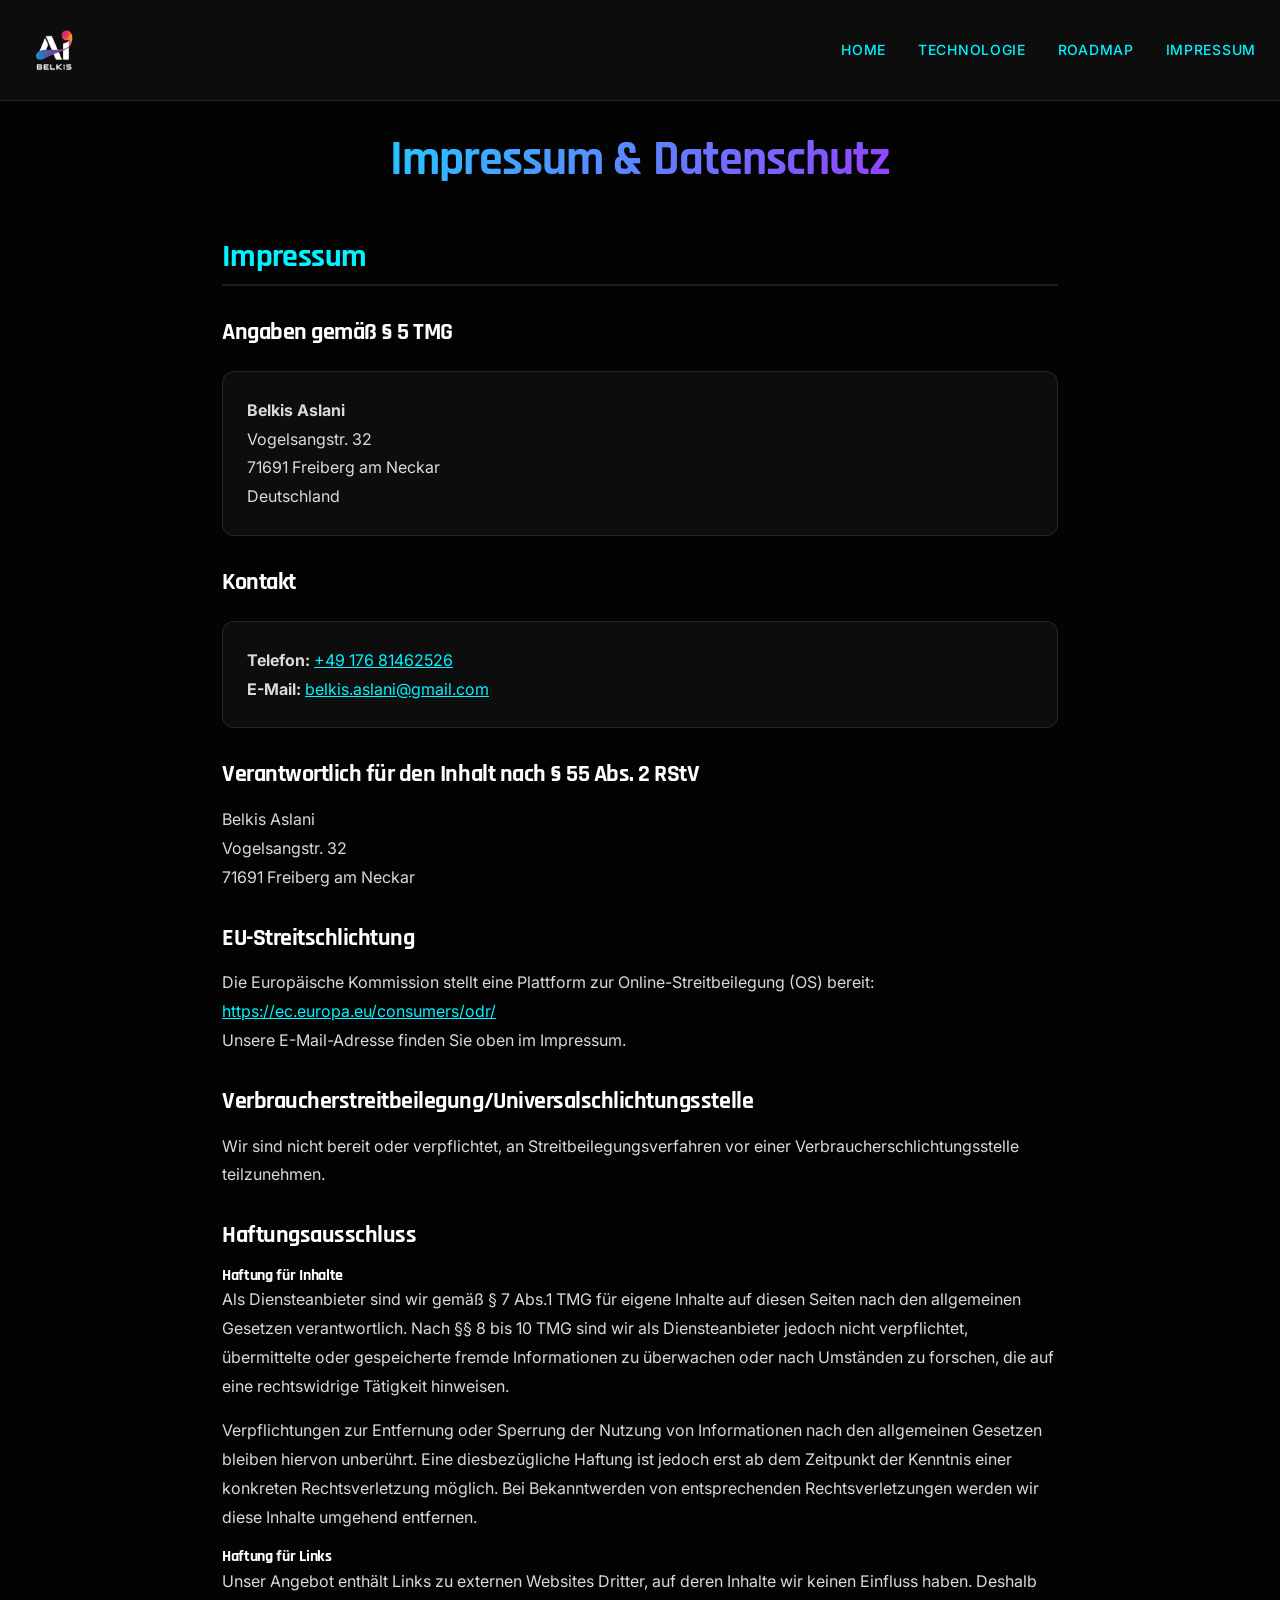
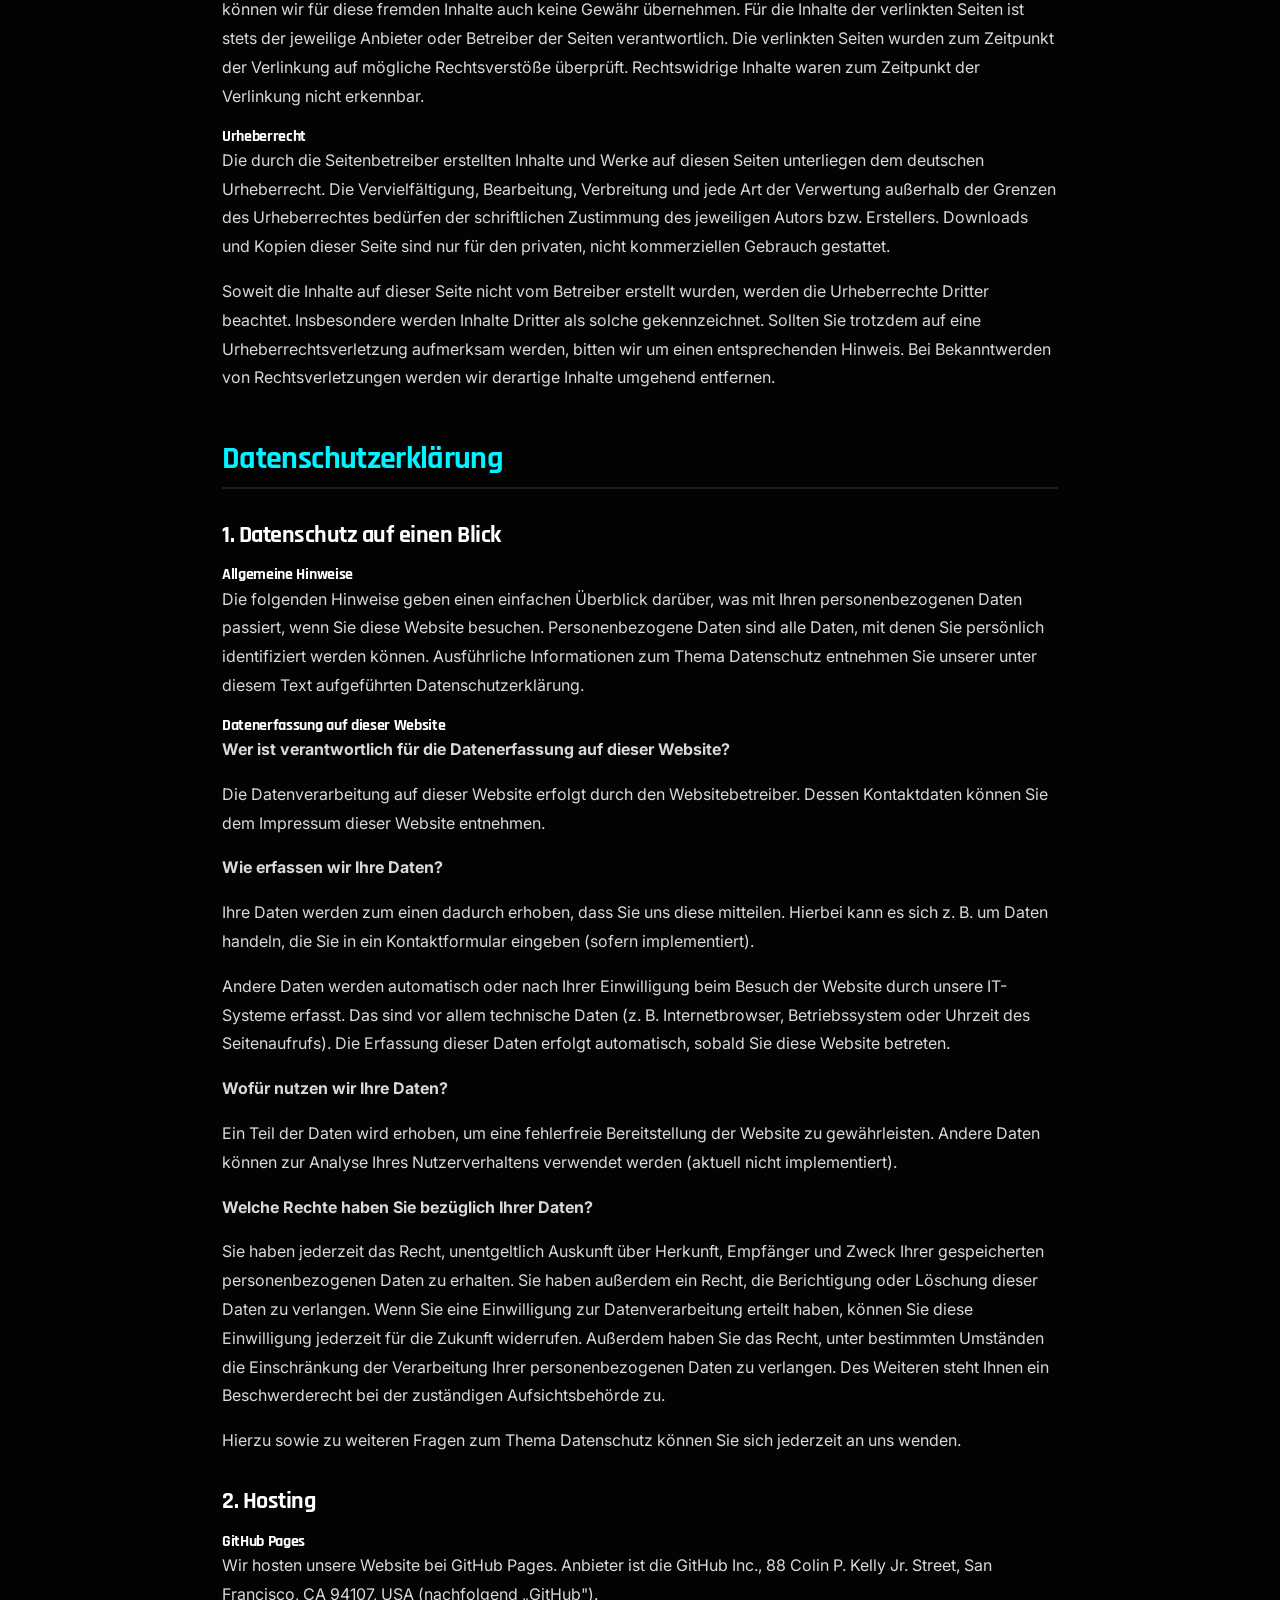
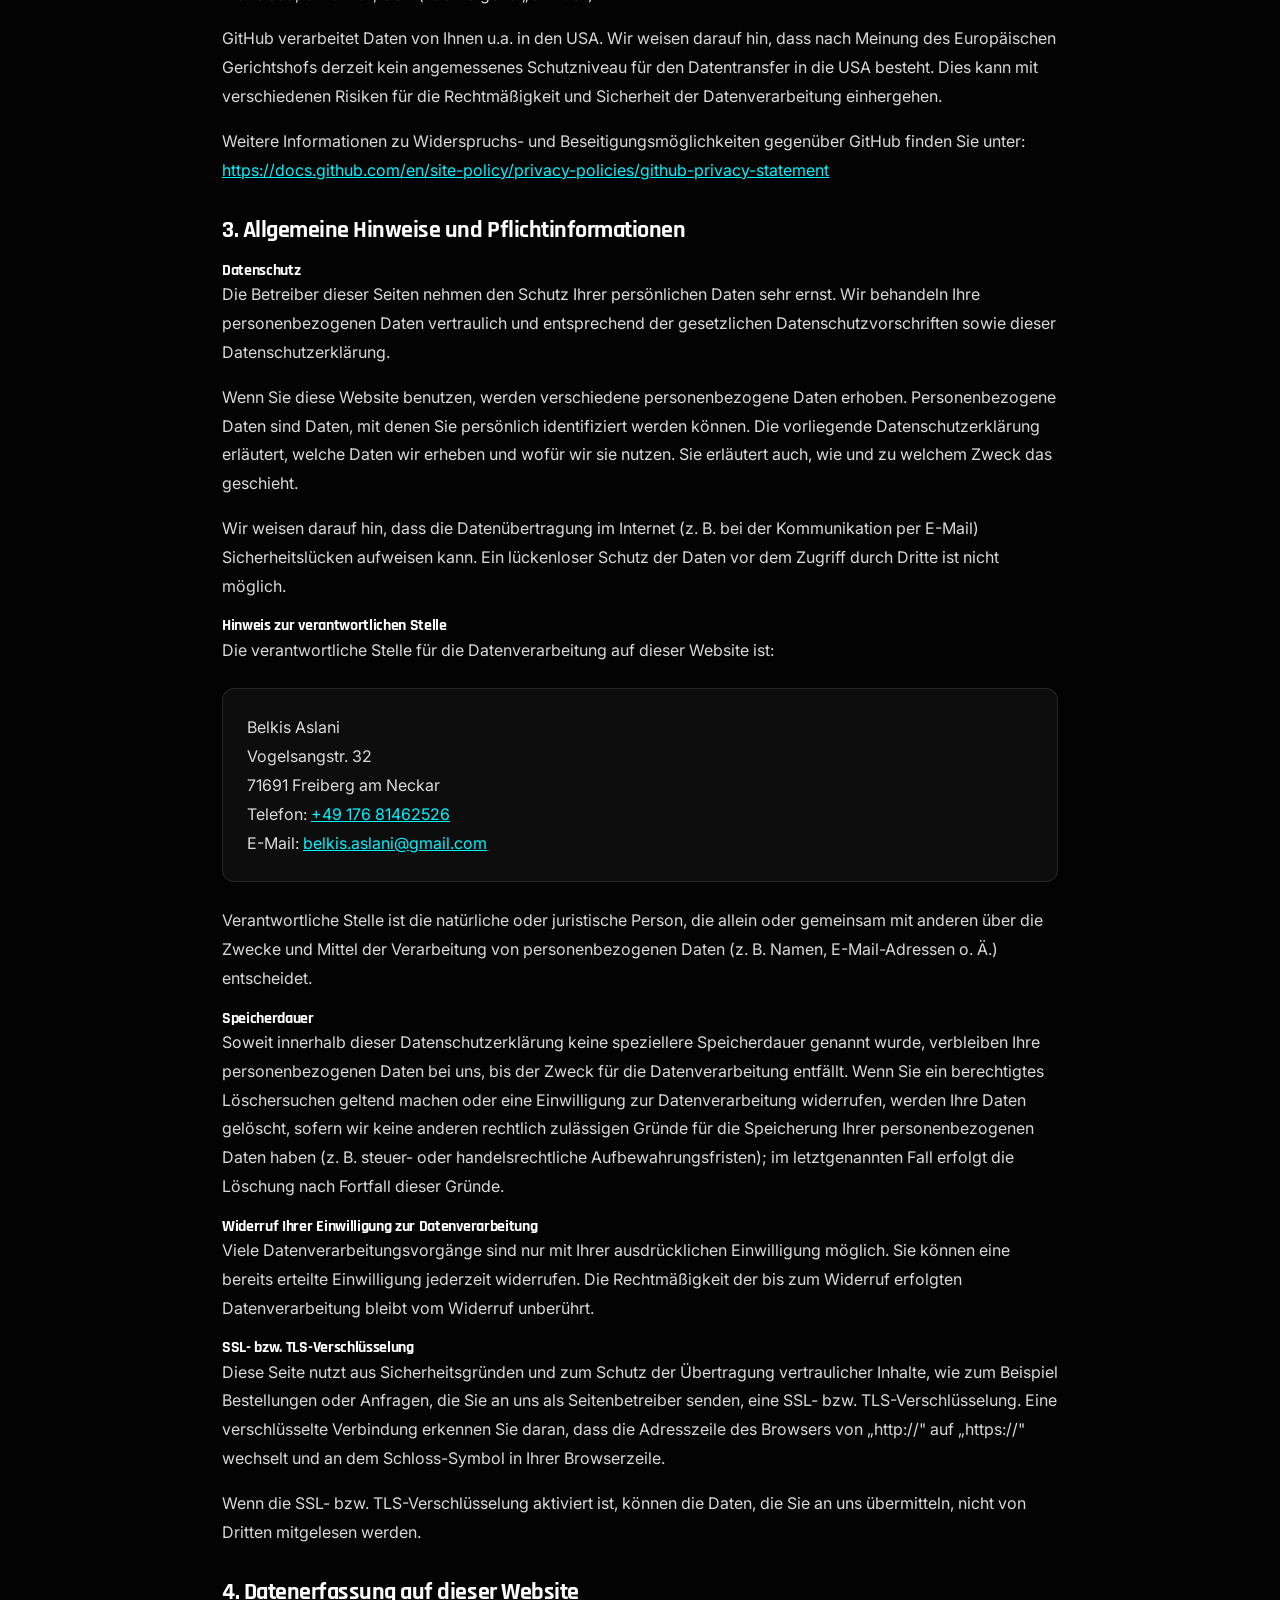
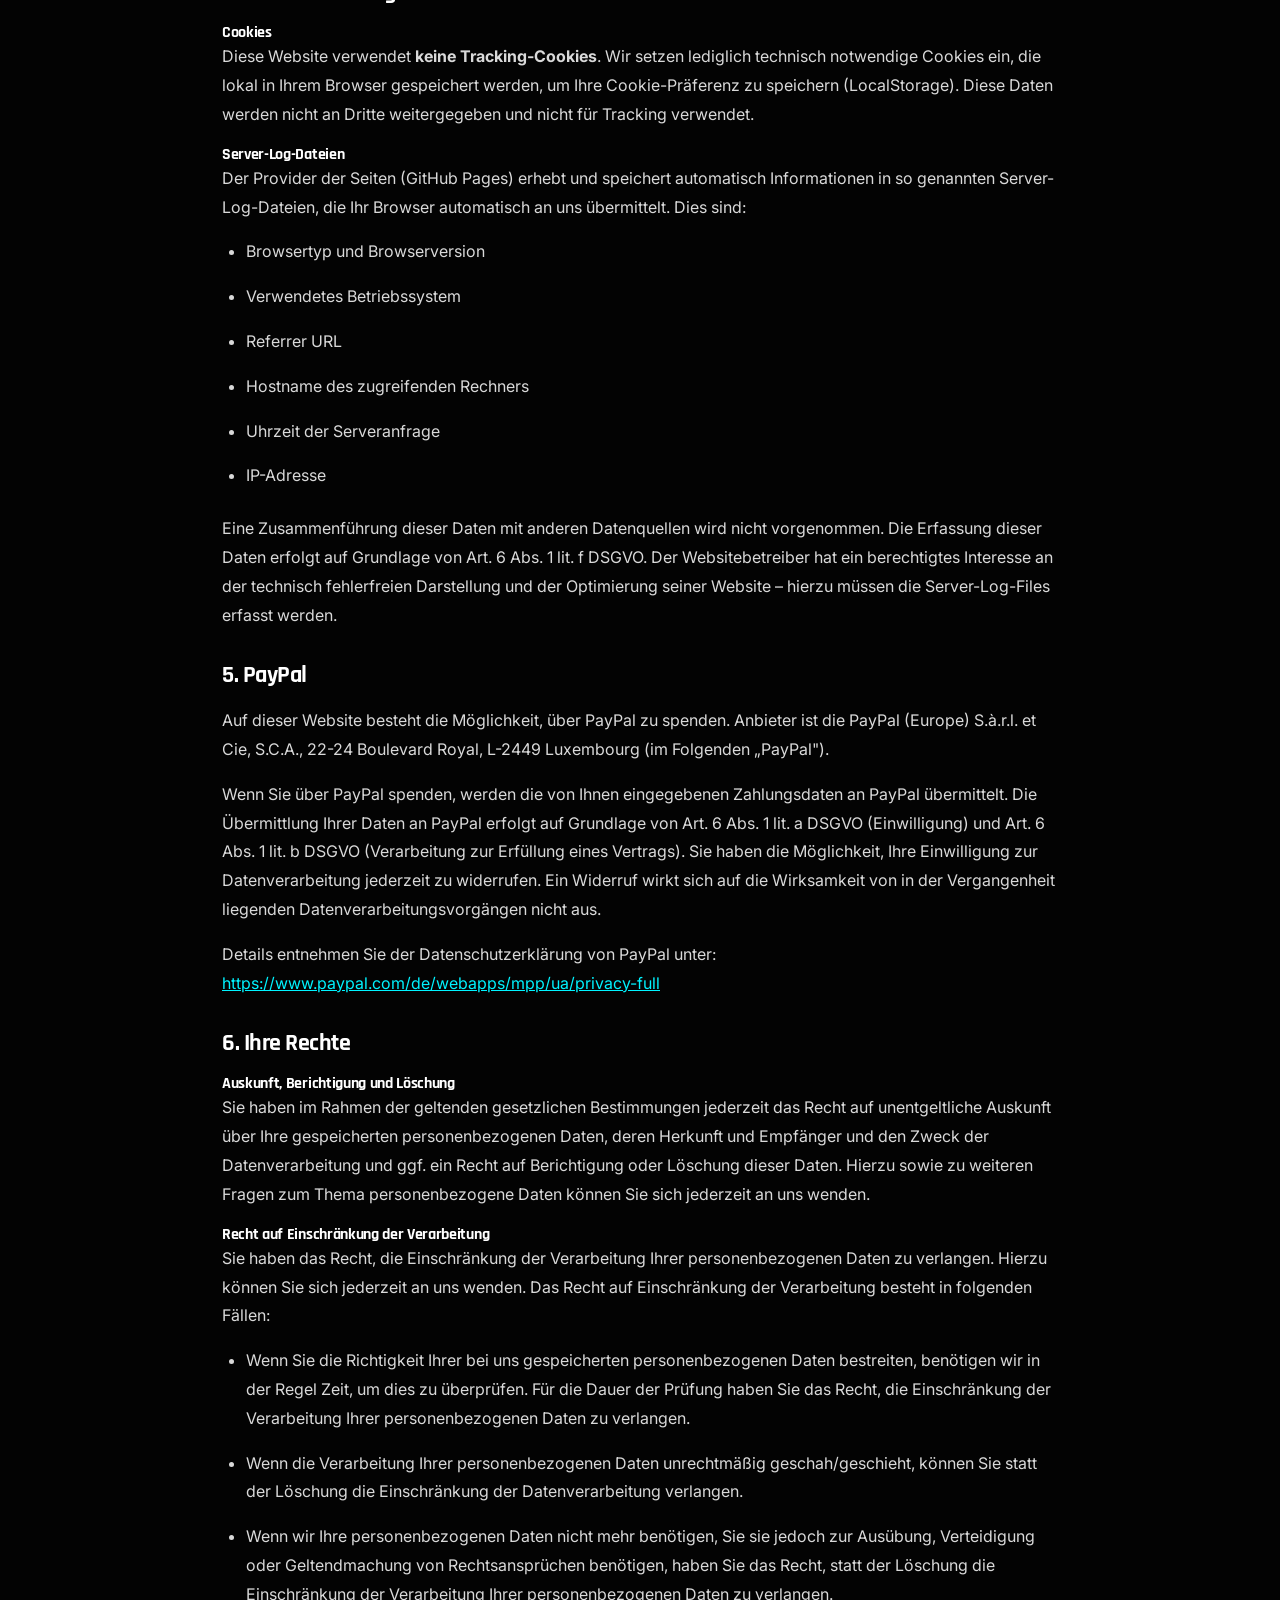
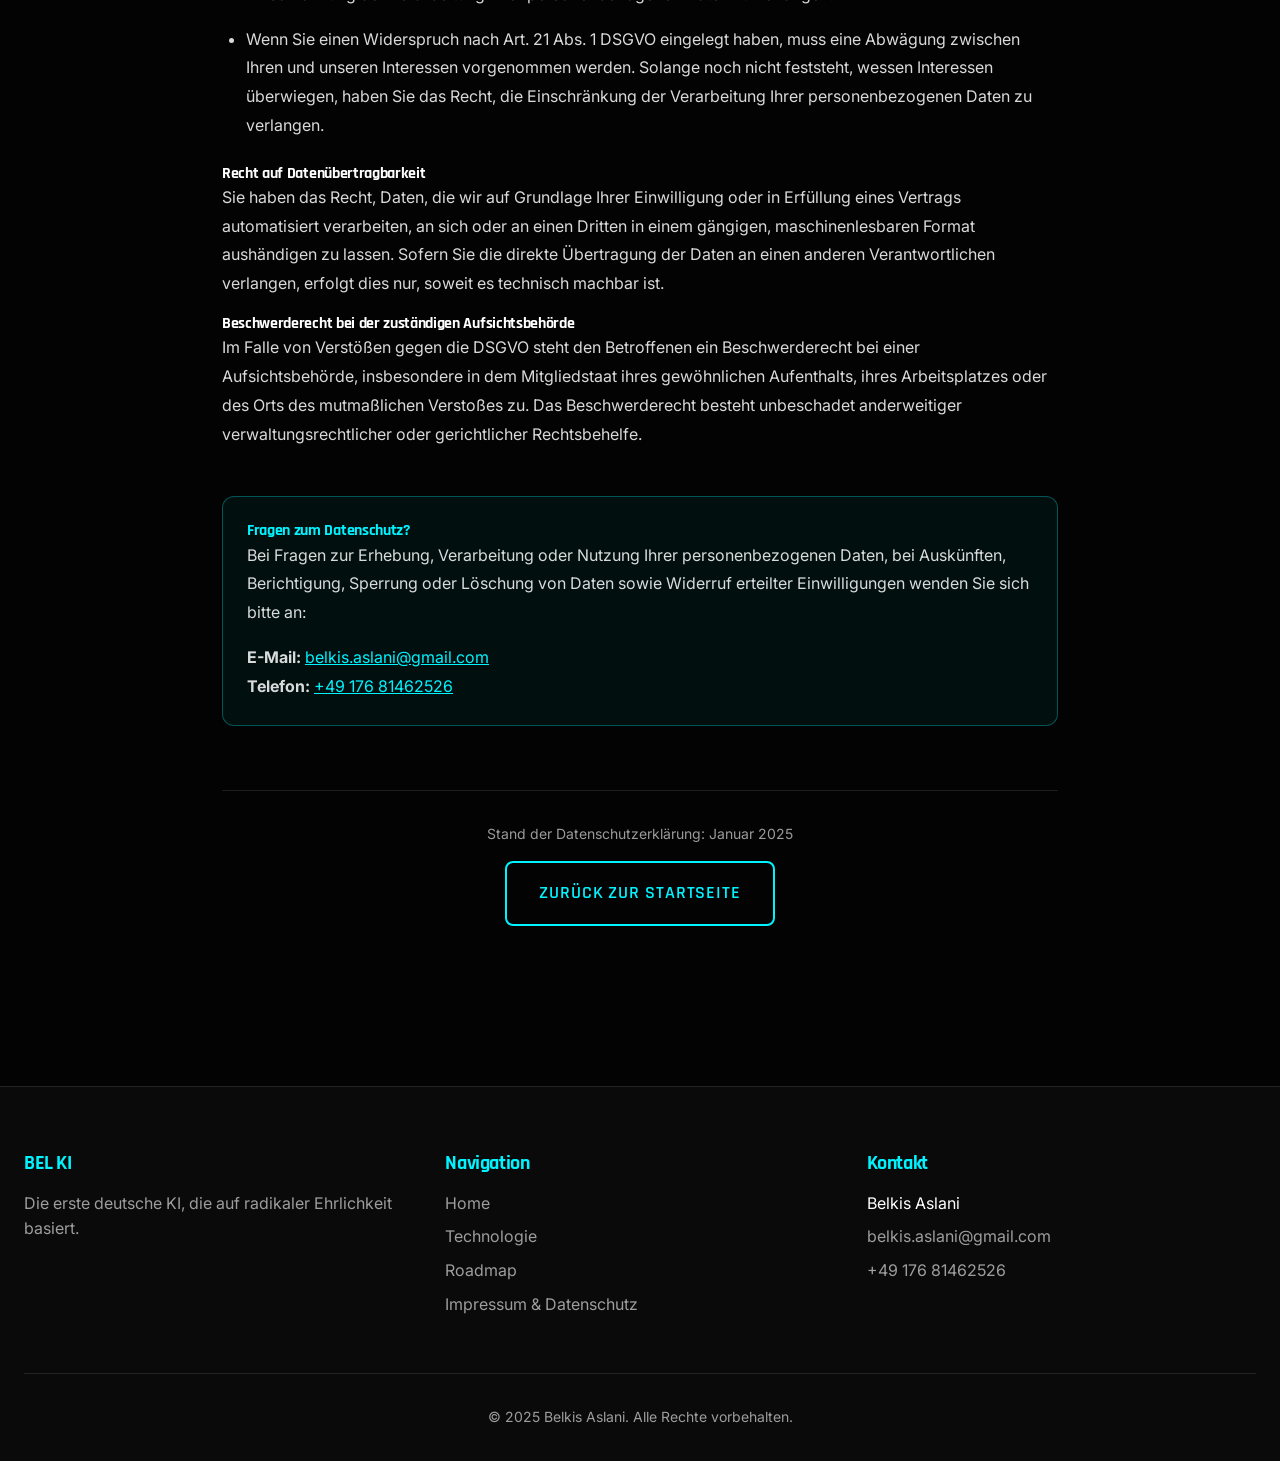
==== commit ca1248fe: "feat: Improve logo sizing and header layout Made logo larger and better integrated into header desig" ====
--- a/legal.html
+++ b/legal.html
@@ -78,7 +78,7 @@
   <!-- Header -->
   <header class="header">
     <nav class="nav-container">
-      <a href="index.html" class="logo" style="display: flex; align-items: center; text-decoration: none;"><img src="./assets/img/logo.png" alt="BEL KI Logo" style="height: 40px; width: auto;" /></a>
+      <a href="index.html" class="logo"><img src="./assets/img/logo.png" alt="BEL KI Logo" class="logo-img" /></a>
       <ul class="nav-links">
         <li><a href="index.html">Home</a></li>
         <li><a href="tech.html">Technologie</a></li>
--- a/assets/css/main.css
+++ b/assets/css/main.css
@@ -13,7 +13,7 @@
   left: 0;
   right: 0;
   z-index: var(--z-sticky);
-  padding: var(--space-4) var(--space-6);
+  padding: var(--space-5) var(--space-6);
   background: var(--glass-bg);
   backdrop-filter: var(--glass-blur);
   border-bottom: 1px solid var(--glass-border);
@@ -36,6 +36,20 @@
   -webkit-text-fill-color: transparent;
   background-clip: text;
   letter-spacing: 0.1em;
+  display: flex;
+  align-items: center;
+  justify-content: center;
+}
+
+.logo img {
+  height: 60px;
+  width: auto;
+  object-fit: contain;
+  transition: transform var(--transition-base);
+}
+
+.logo img:hover {
+  transform: scale(1.05);
 }
 
 .nav-links {
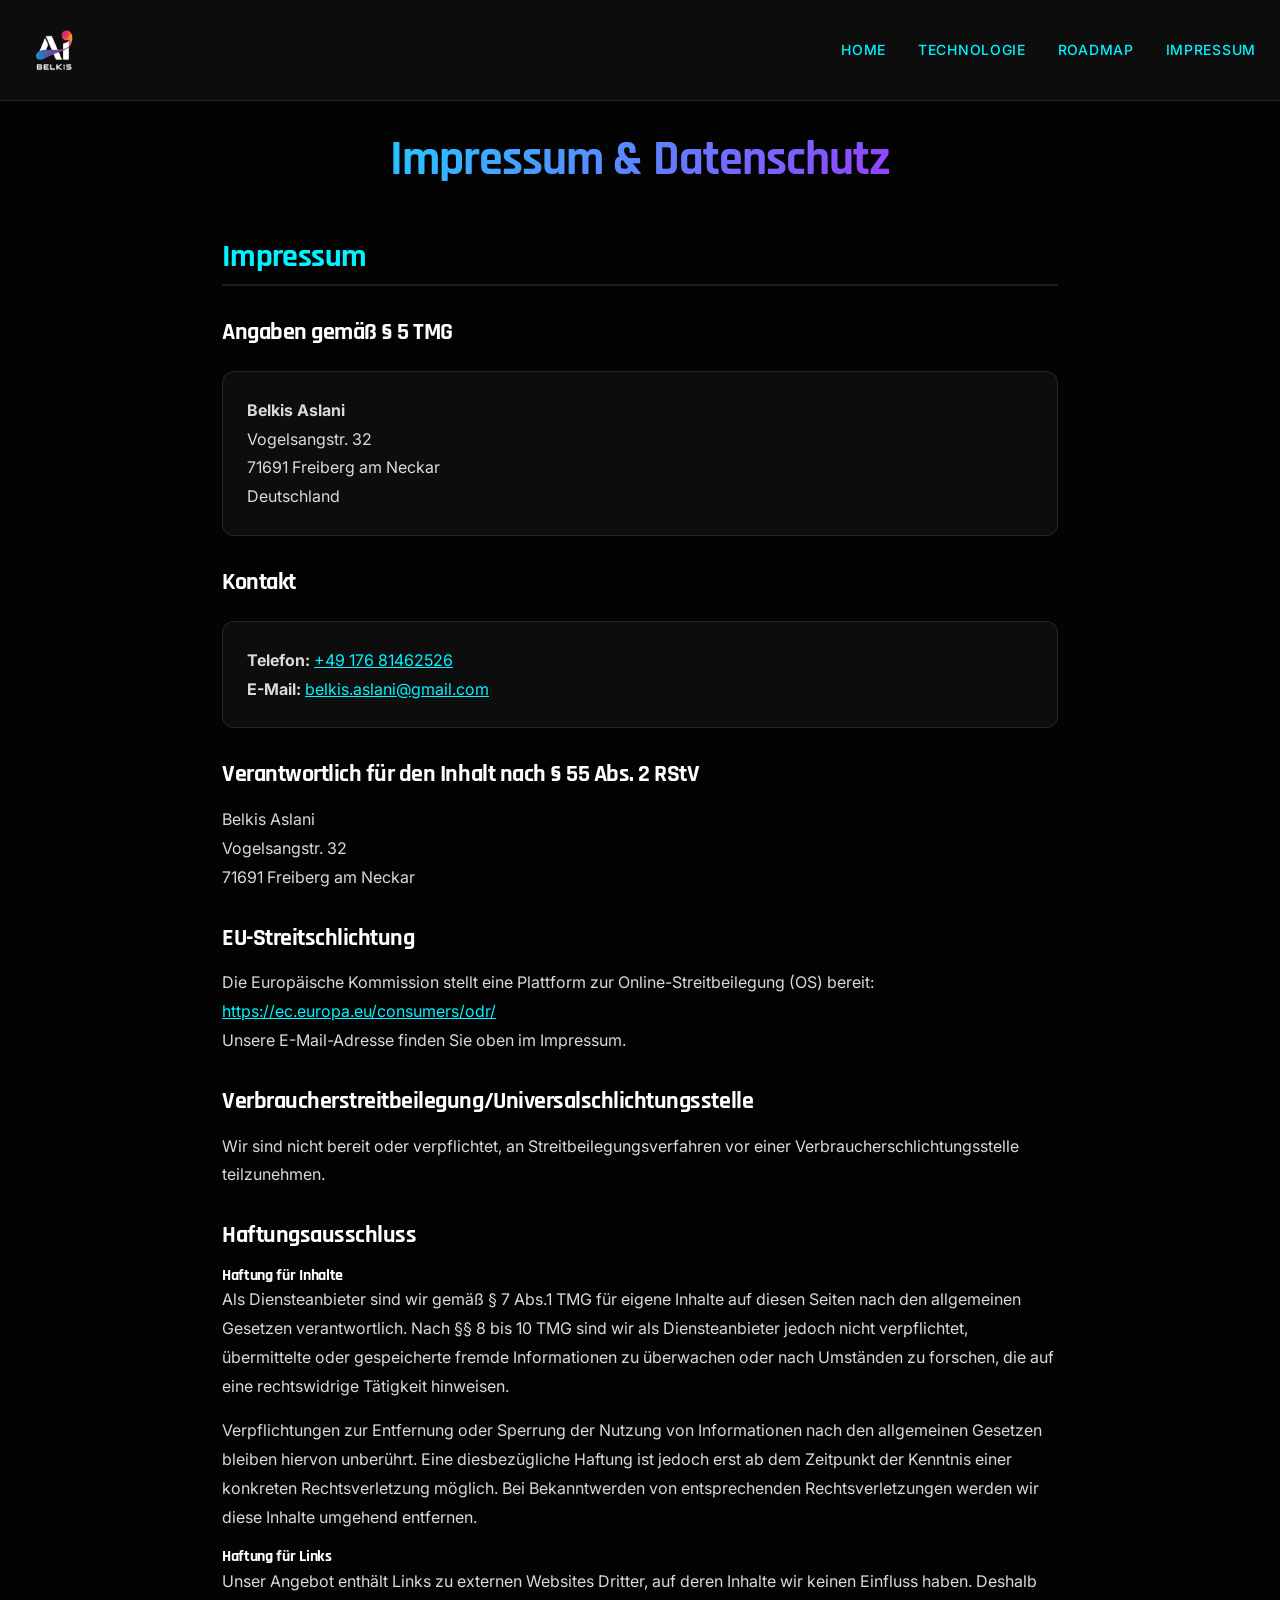
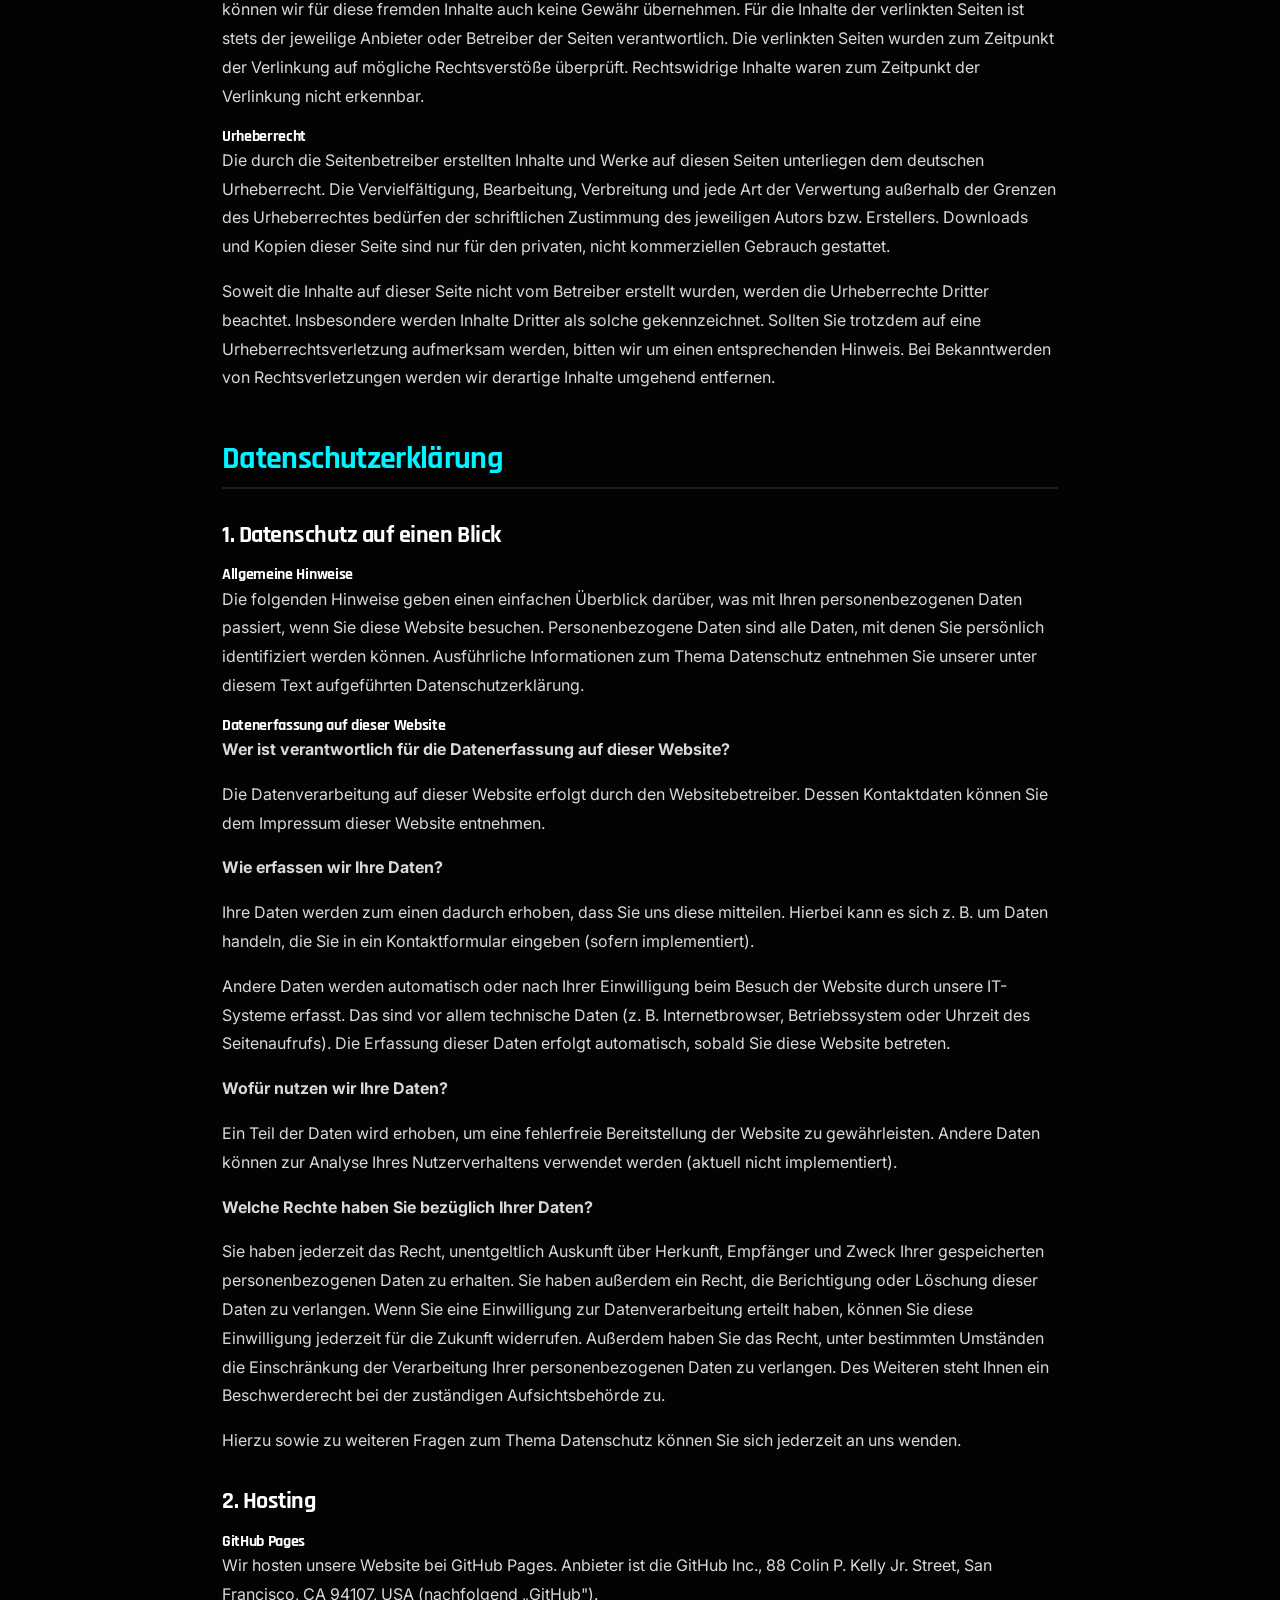
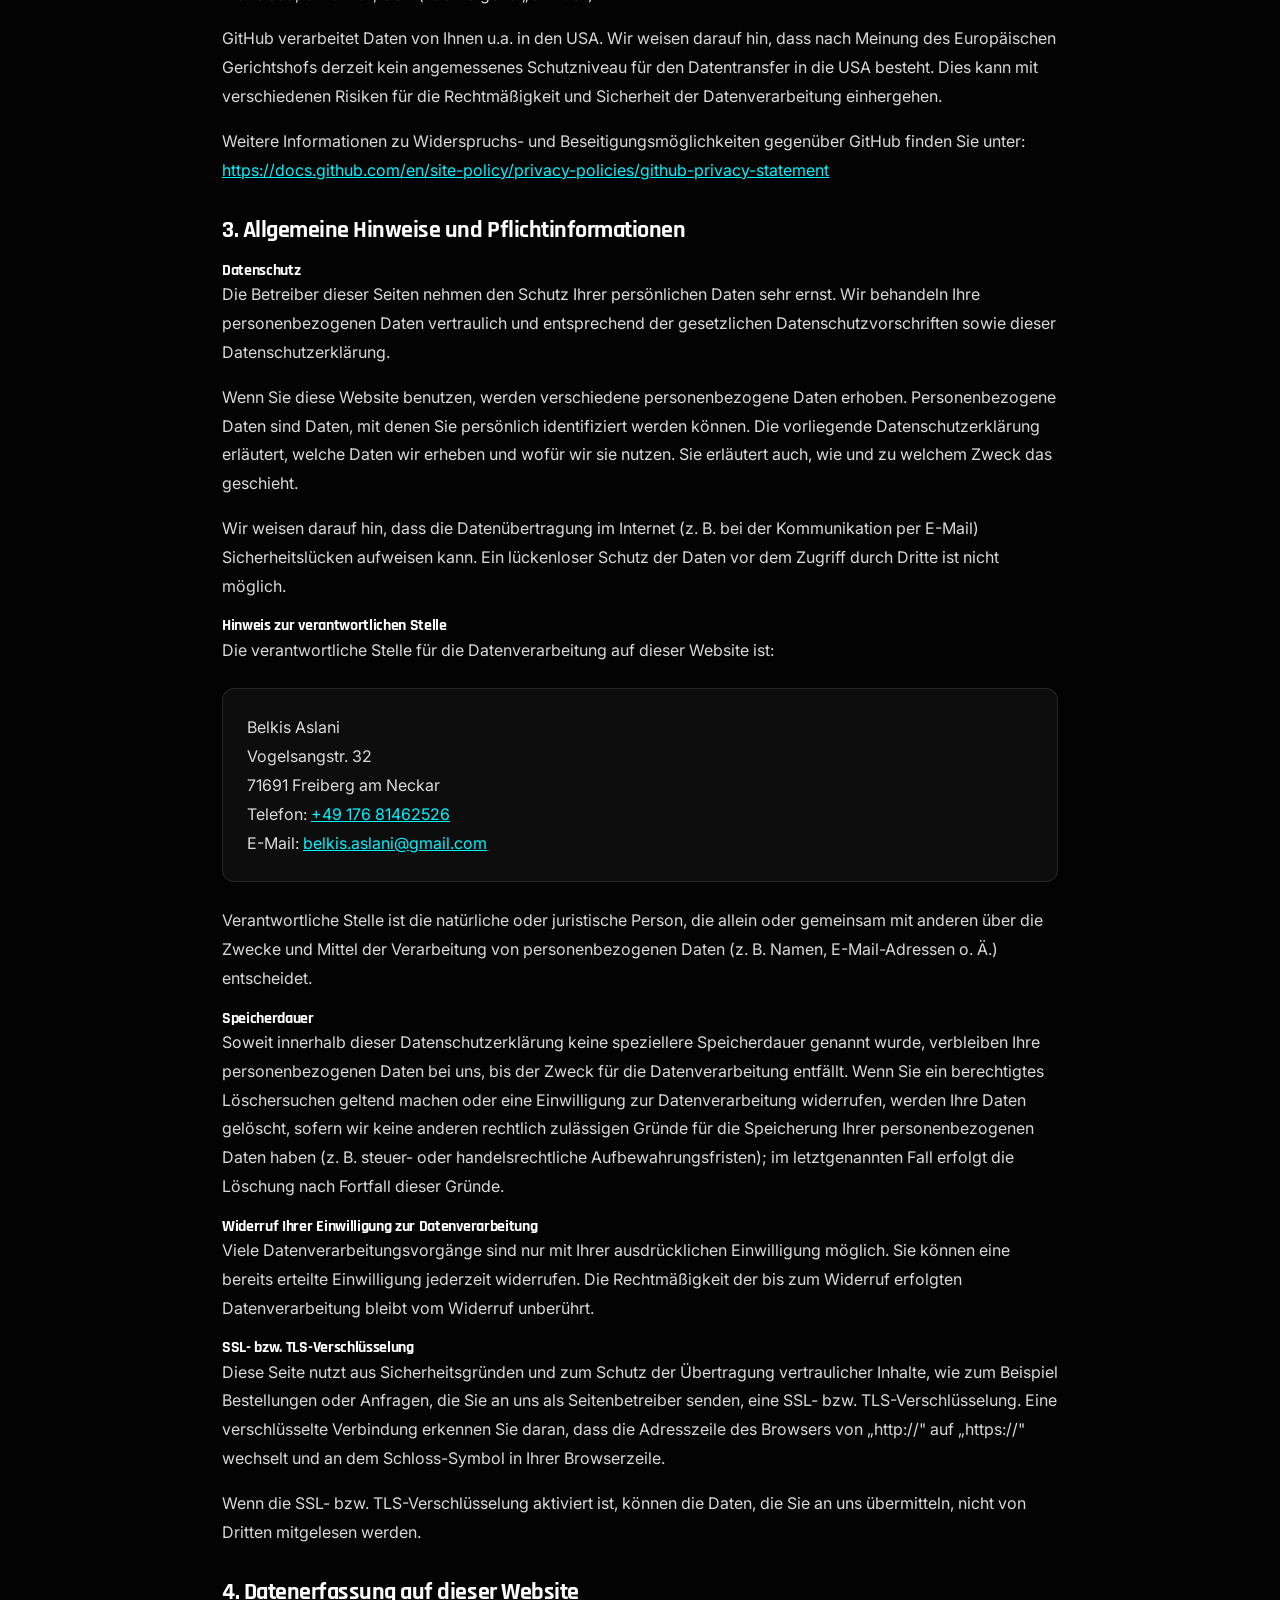
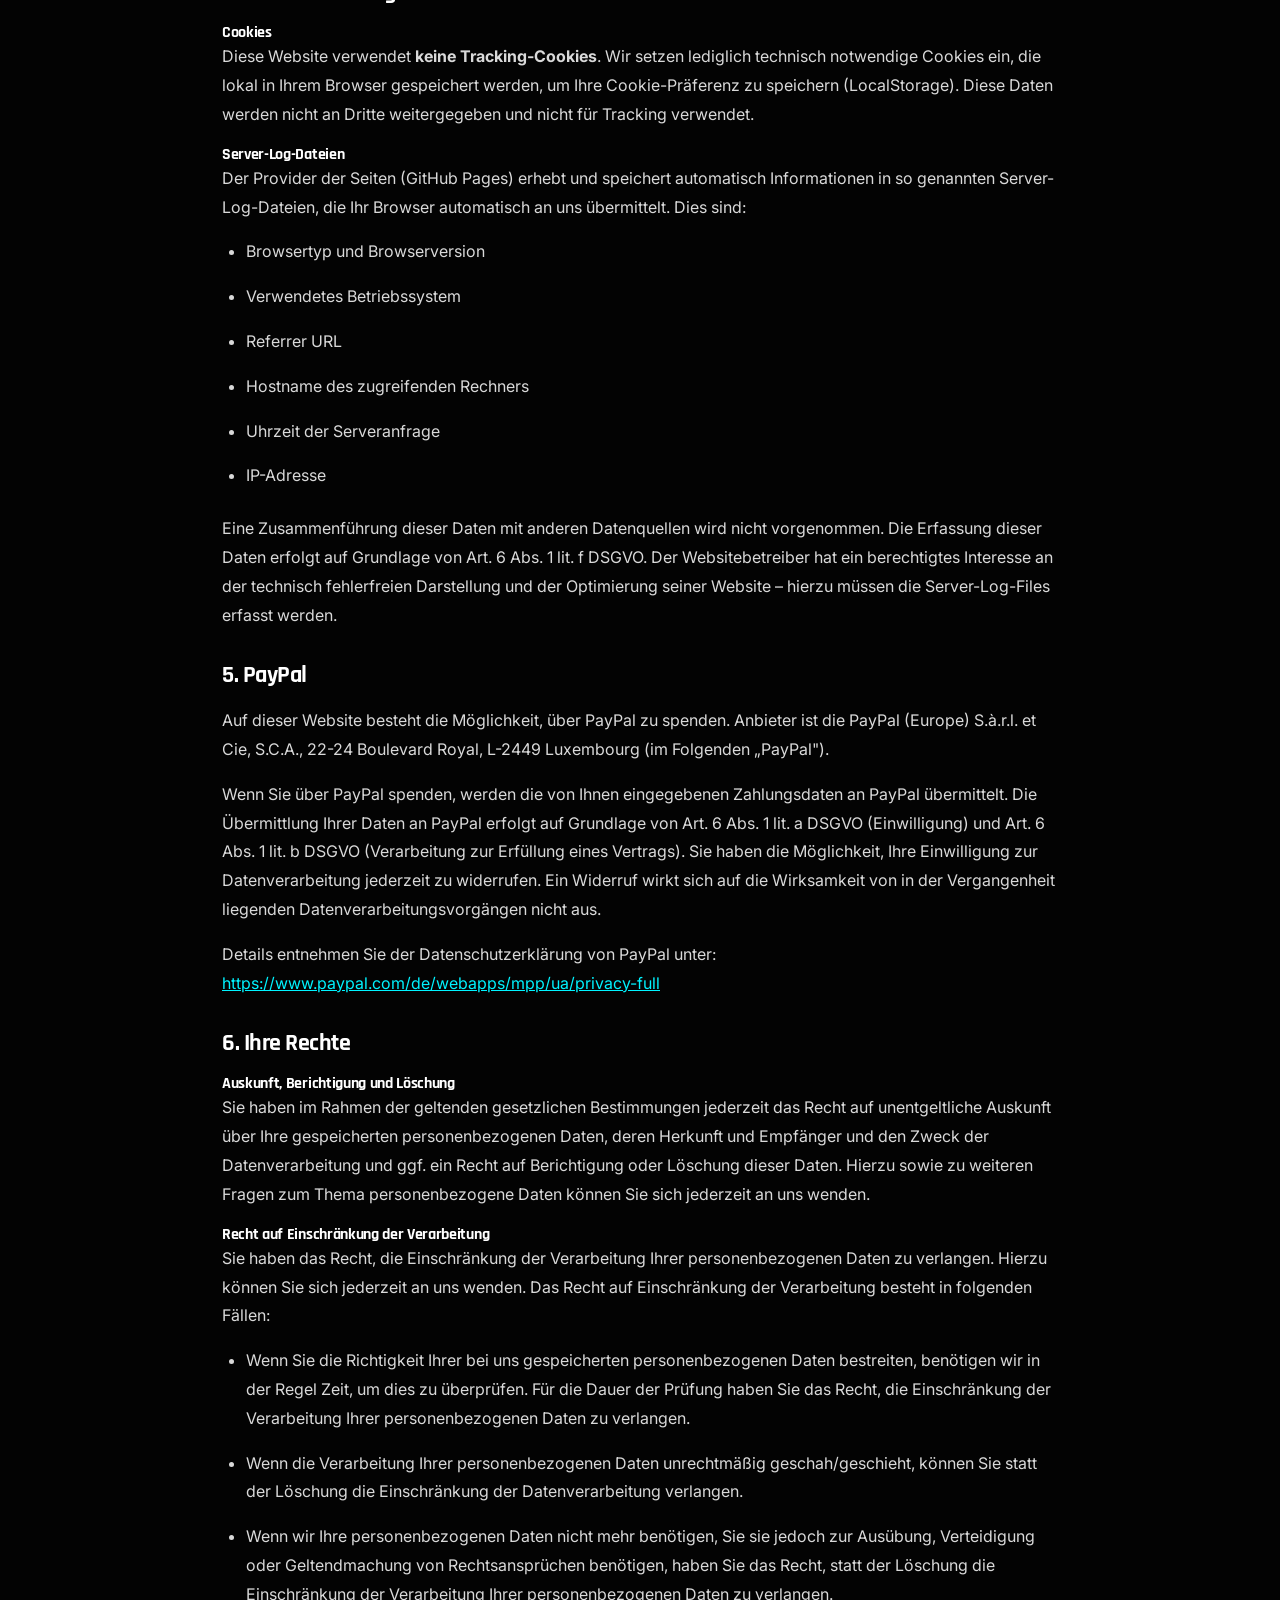
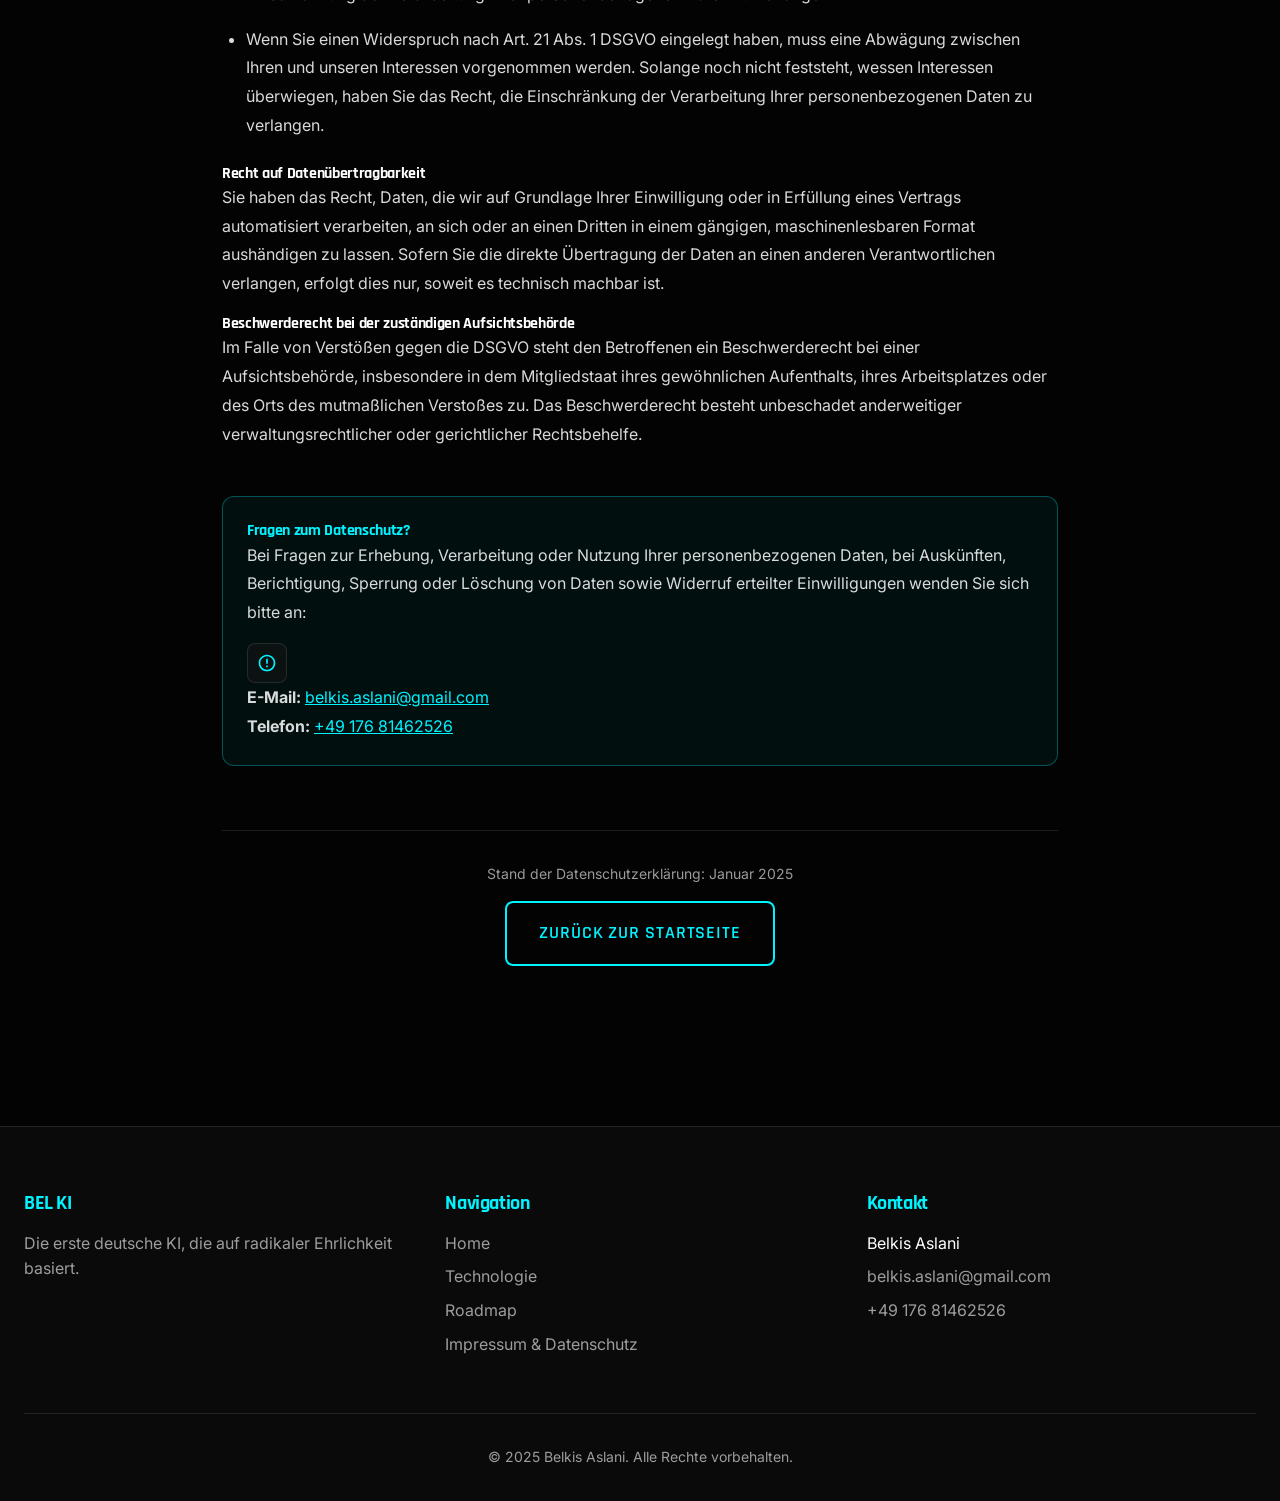
==== commit b93078f7: "feat: Add HuggingFace model links and update social profiles Integrated HuggingFace Model Hub and up" ====
--- a/legal.html
+++ b/legal.html
@@ -78,7 +78,7 @@
   <!-- Header -->
   <header class="header">
     <nav class="nav-container">
-      <a href="index.html" class="logo"><img src="./assets/img/logo.png" alt="BEL KI Logo" class="logo-img" /></a>
+      <a href="index.html" class="logo"><img src="./assets/img/logo.png" alt="BEL KI Logo" /></a>
       <ul class="nav-links">
         <li><a href="index.html">Home</a></li>
         <li><a href="tech.html">Technologie</a></li>
@@ -390,6 +390,9 @@
             sowie Widerruf erteilter Einwilligungen wenden Sie sich bitte an:
           </p>
           <p style="margin-top: 1rem; margin-bottom: 0;">
+          <a href="https://huggingface.co/Beko2210" target="_blank" rel="noopener noreferrer" class="social-icon" aria-label="HuggingFace">
+            <svg xmlns="http://www.w3.org/2000/svg" width="20" height="20" viewBox="0 0 24 24" fill="currentColor"><path d="M12 2C6.48 2 2 6.48 2 12s4.48 10 10 10 10-4.48 10-10S17.52 2 12 2zm0 18c-4.41 0-8-3.59-8-8s3.59-8 8-8 8 3.59 8 8-3.59 8-8 8zm-1-13h2v6h-2zm0 8h2v2h-2z"/></svg>
+          </a>
             <strong>E-Mail:</strong> <a href="mailto:belkis.aslani@gmail.com">belkis.aslani@gmail.com</a><br>
             <strong>Telefon:</strong> <a href="tel:+4917681462526">+49 176 81462526</a>
           </p>
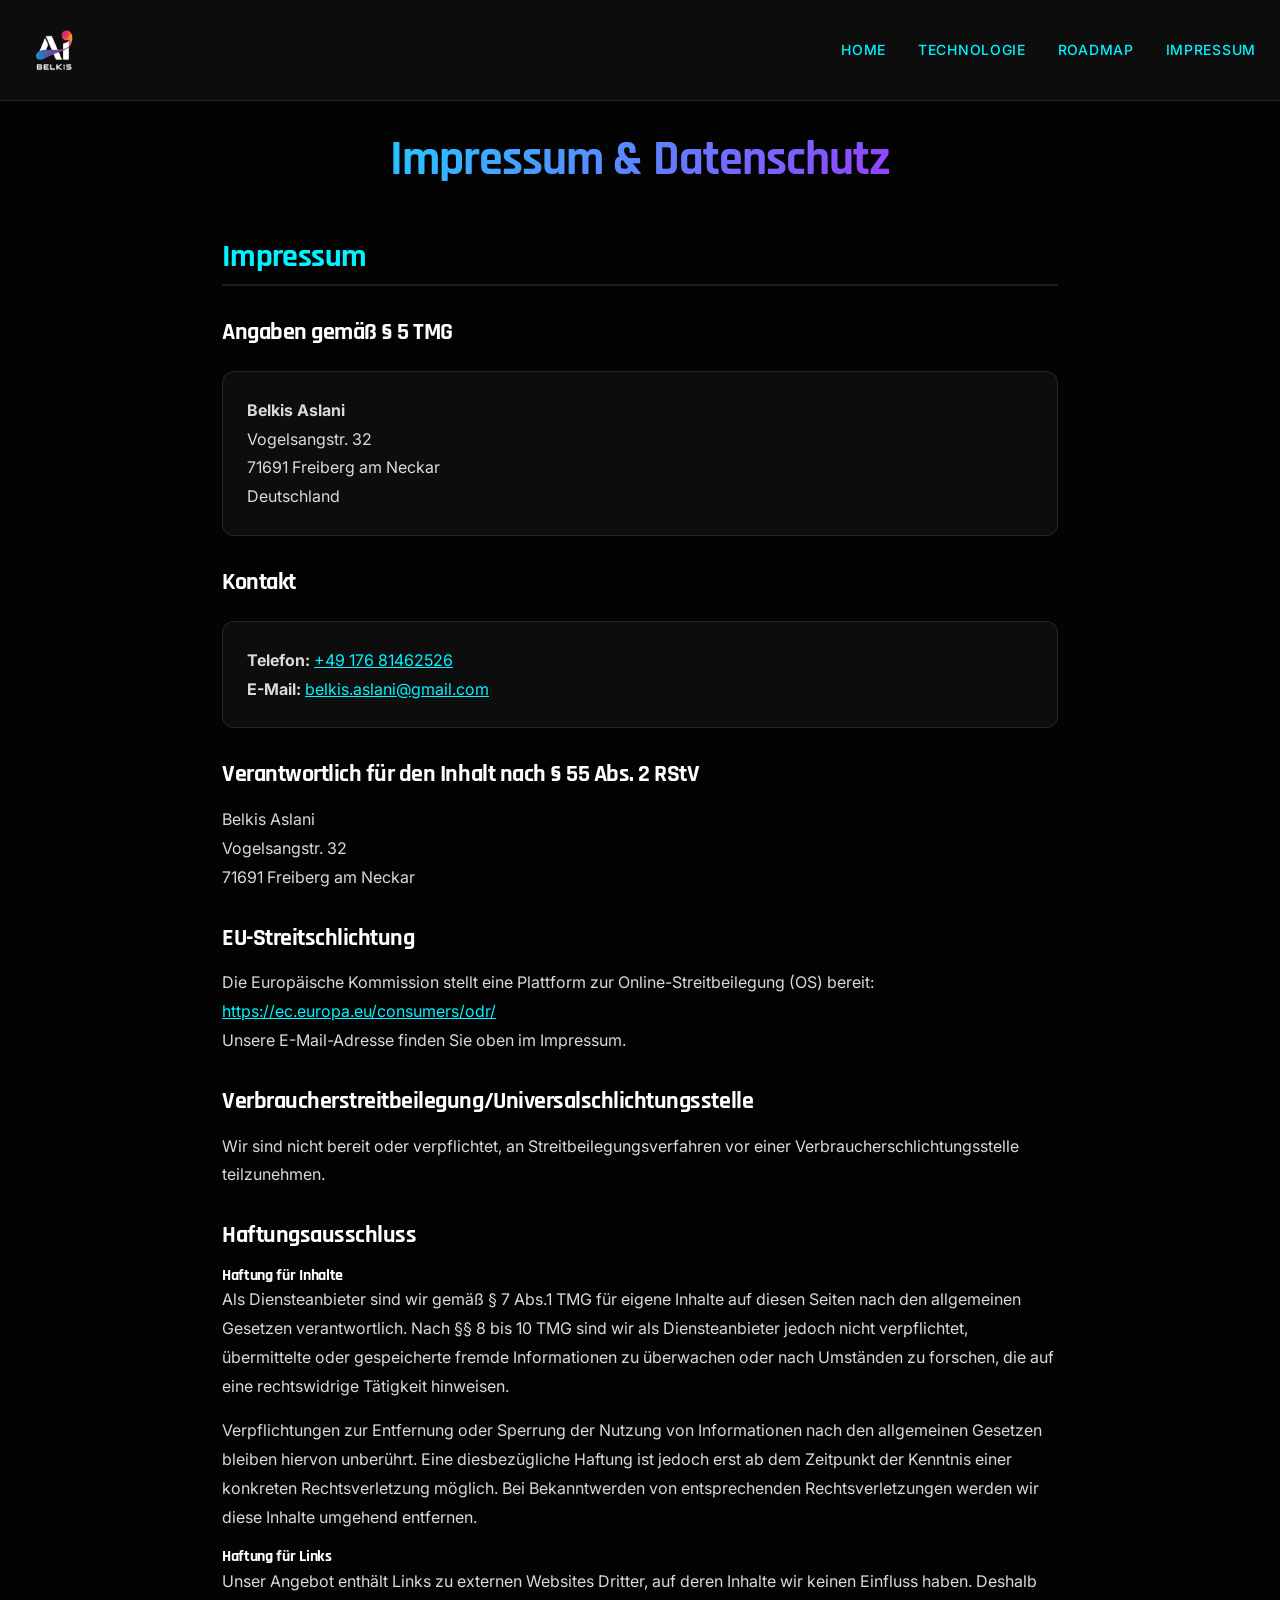
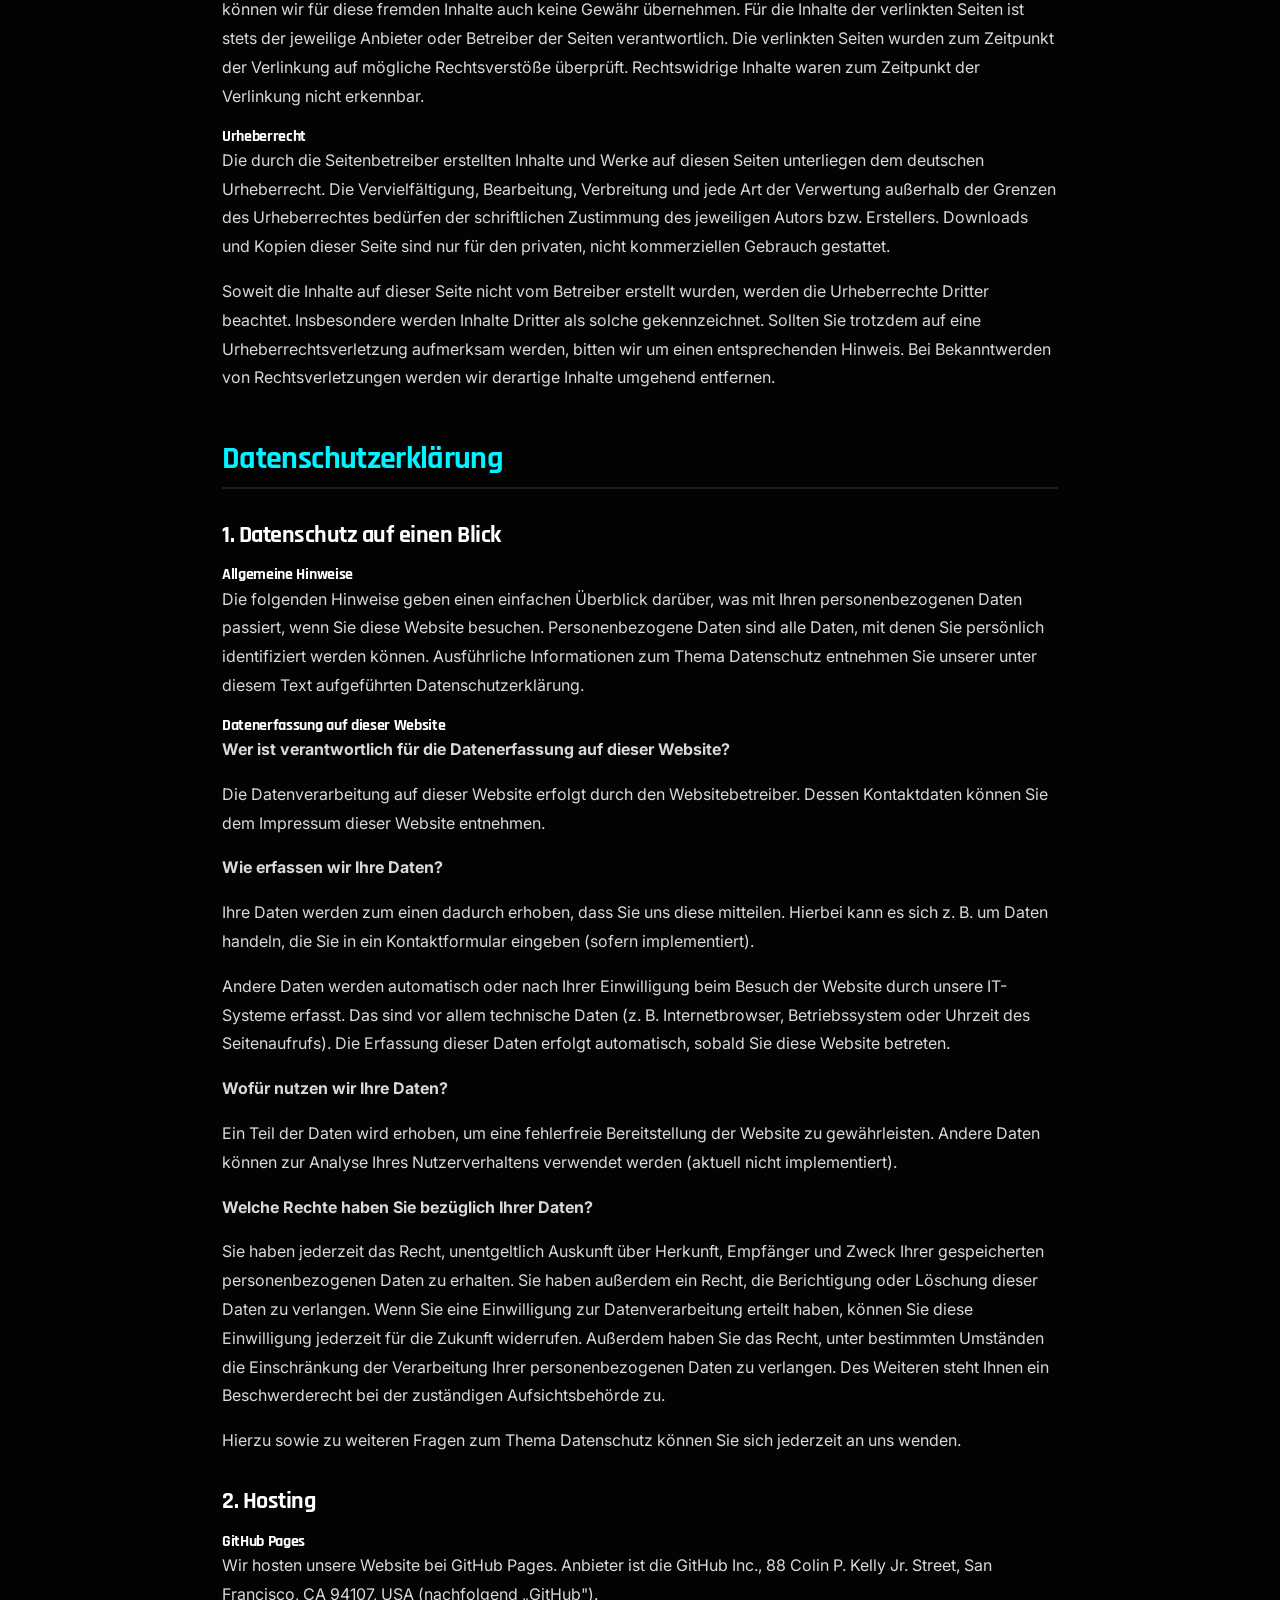
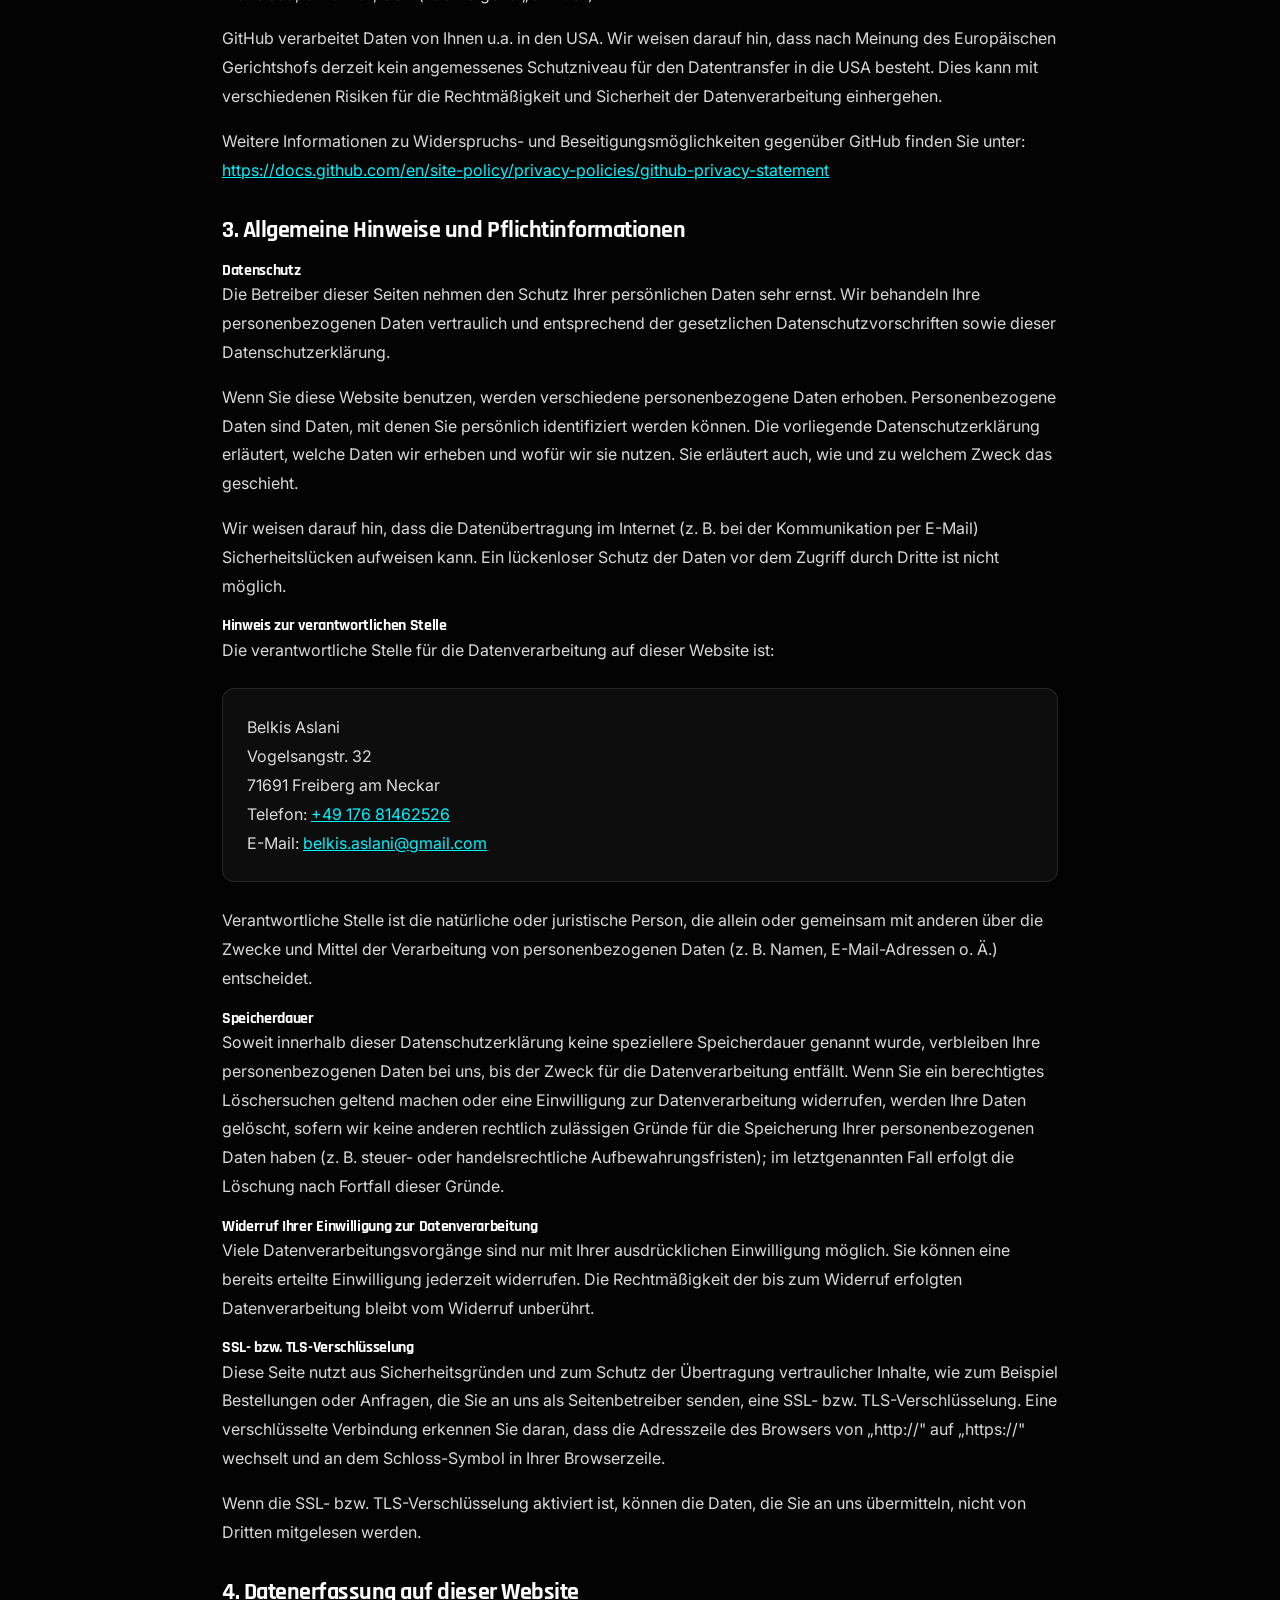
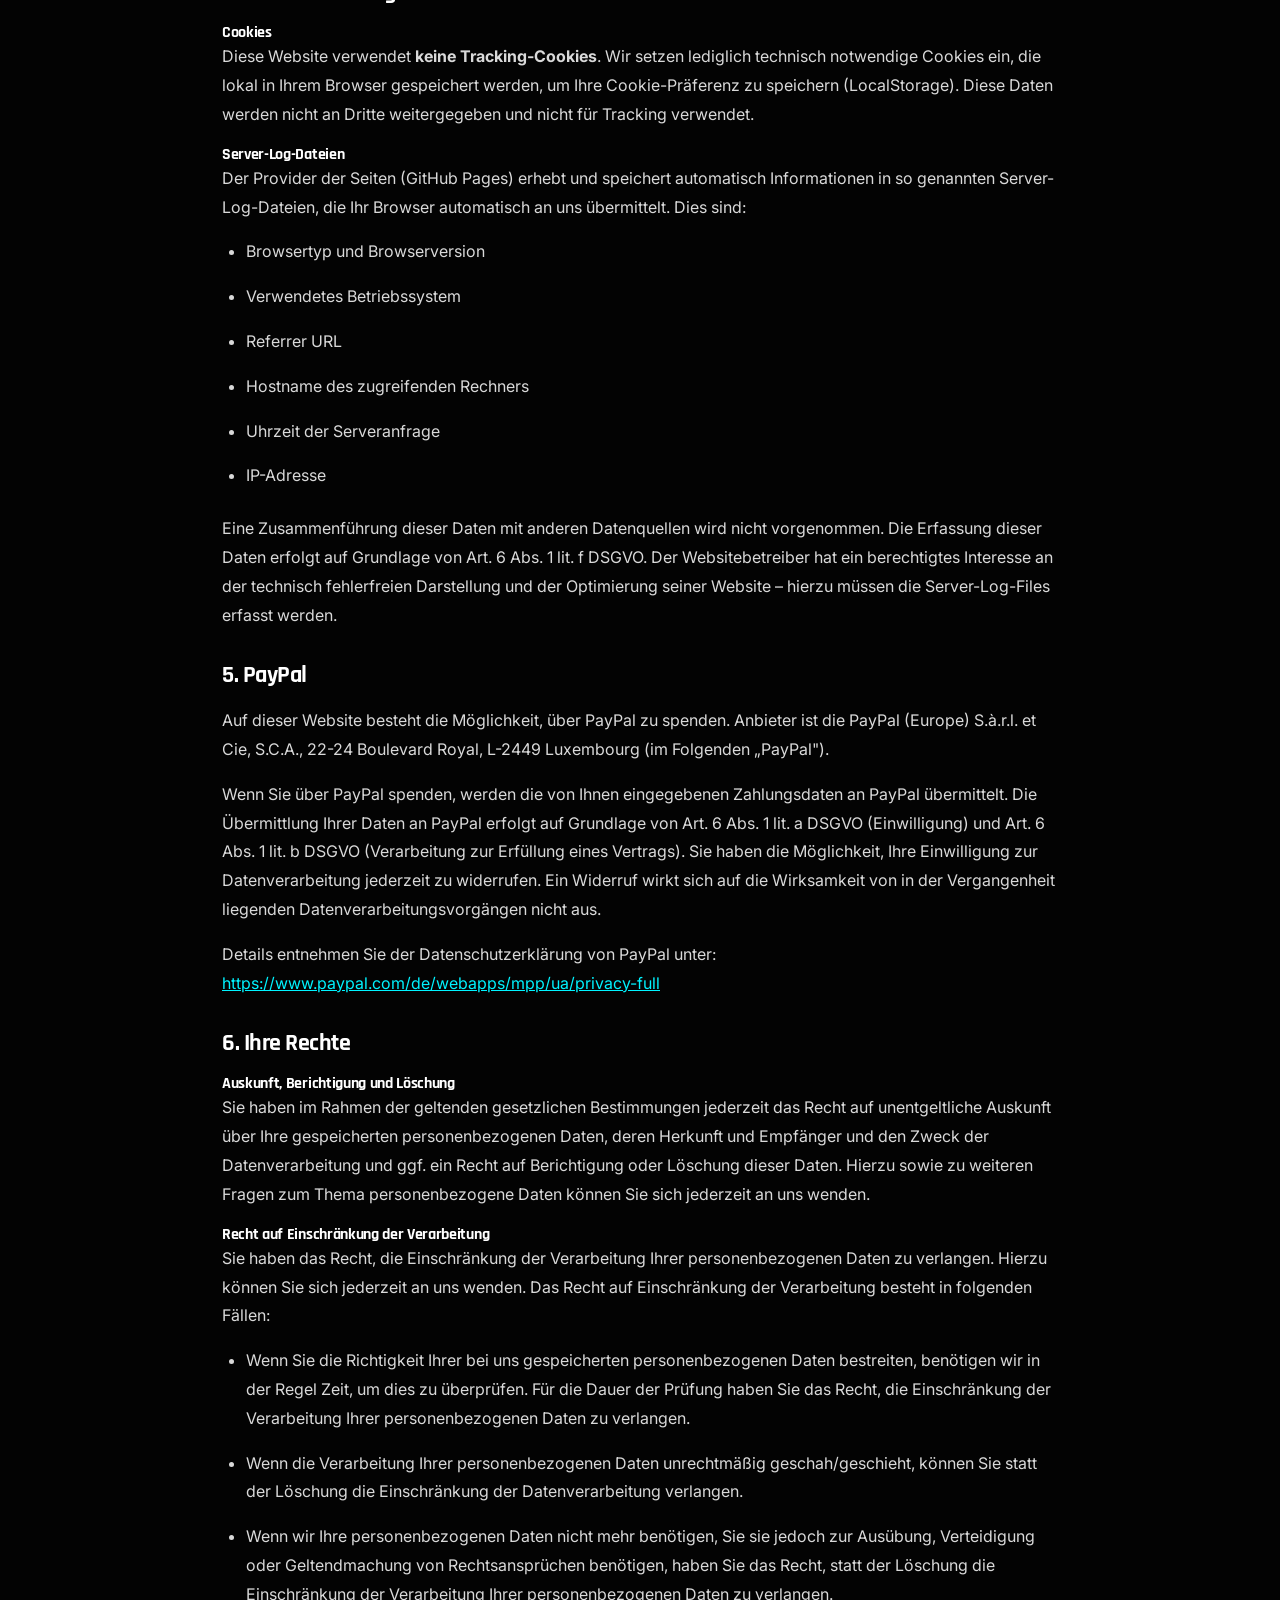
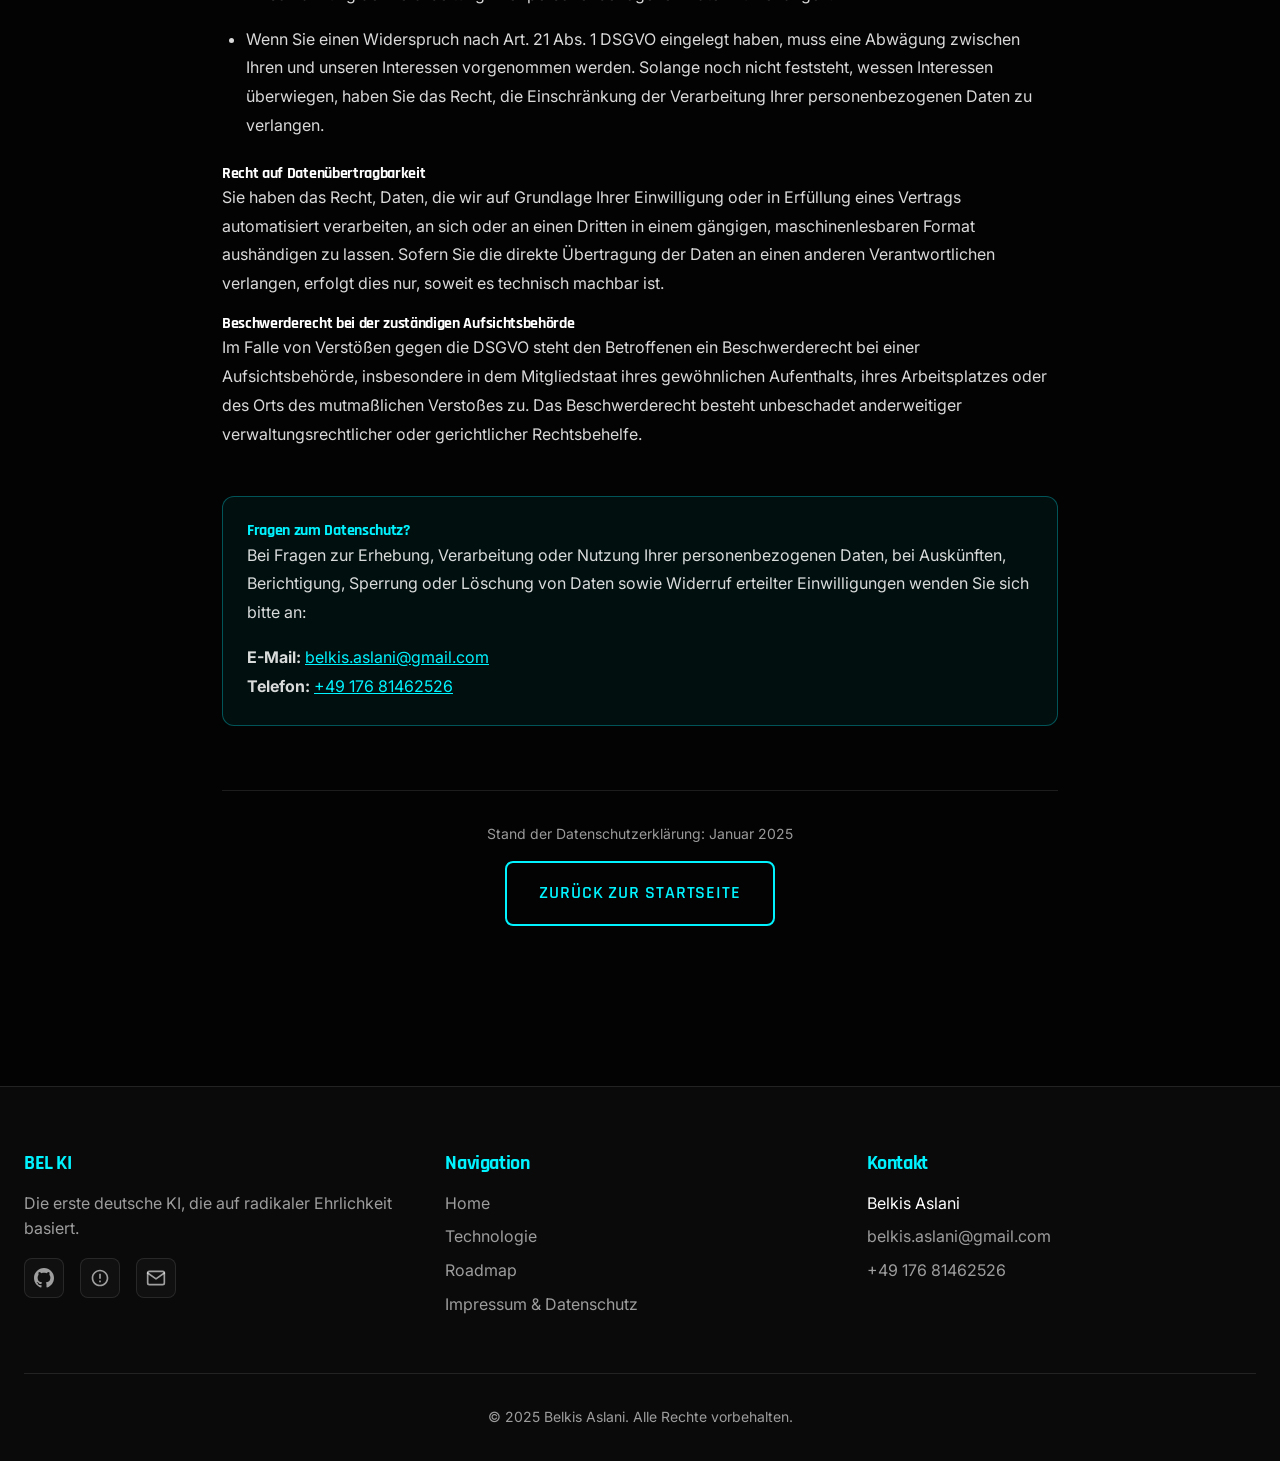
==== commit d6dd3165: "fix: Remove misplaced HuggingFace icons and add proper footer social links - Remove broken HuggingFa" ====
--- a/legal.html
+++ b/legal.html
@@ -390,9 +390,6 @@
             sowie Widerruf erteilter Einwilligungen wenden Sie sich bitte an:
           </p>
           <p style="margin-top: 1rem; margin-bottom: 0;">
-          <a href="https://huggingface.co/Beko2210" target="_blank" rel="noopener noreferrer" class="social-icon" aria-label="HuggingFace">
-            <svg xmlns="http://www.w3.org/2000/svg" width="20" height="20" viewBox="0 0 24 24" fill="currentColor"><path d="M12 2C6.48 2 2 6.48 2 12s4.48 10 10 10 10-4.48 10-10S17.52 2 12 2zm0 18c-4.41 0-8-3.59-8-8s3.59-8 8-8 8 3.59 8 8-3.59 8-8 8zm-1-13h2v6h-2zm0 8h2v2h-2z"/></svg>
-          </a>
             <strong>E-Mail:</strong> <a href="mailto:belkis.aslani@gmail.com">belkis.aslani@gmail.com</a><br>
             <strong>Telefon:</strong> <a href="tel:+4917681462526">+49 176 81462526</a>
           </p>
@@ -418,6 +415,17 @@
         <p style="color: rgba(255,255,255,0.6); margin-top: 1rem;">
           Die erste deutsche KI, die auf radikaler Ehrlichkeit basiert.
         </p>
+        <div class="social-links">
+          <a href="https://github.com/BEKO2210" target="_blank" rel="noopener noreferrer" class="social-icon" aria-label="GitHub">
+            <svg xmlns="http://www.w3.org/2000/svg" width="20" height="20" viewBox="0 0 24 24" fill="currentColor"><path d="M12 0c-6.626 0-12 5.373-12 12 0 5.302 3.438 9.8 8.207 11.387.599.111.793-.261.793-.577v-2.234c-3.338.726-4.033-1.416-4.033-1.416-.546-1.387-1.333-1.756-1.333-1.756-1.089-.745.083-.729.083-.729 1.205.084 1.839 1.237 1.839 1.237 1.07 1.834 2.807 1.304 3.492.997.107-.775.418-1.305.762-1.604-2.665-.305-5.467-1.334-5.467-5.931 0-1.311.469-2.381 1.236-3.221-.124-.303-.535-1.524.117-3.176 0 0 1.008-.322 3.301 1.23.957-.266 1.983-.399 3.003-.404 1.02.005 2.047.138 3.006.404 2.291-1.552 3.297-1.23 3.297-1.23.653 1.653.242 2.874.118 3.176.77.84 1.235 1.911 1.235 3.221 0 4.609-2.807 5.624-5.479 5.921.43.372.823 1.102.823 2.222v3.293c0 .319.192.694.801.576 4.765-1.589 8.199-6.086 8.199-11.386 0-6.627-5.373-12-12-12z"/></svg>
+          </a>
+          <a href="https://huggingface.co/Beko2210" target="_blank" rel="noopener noreferrer" class="social-icon" aria-label="HuggingFace">
+            <svg xmlns="http://www.w3.org/2000/svg" width="20" height="20" viewBox="0 0 24 24" fill="currentColor"><path d="M12 2C6.48 2 2 6.48 2 12s4.48 10 10 10 10-4.48 10-10S17.52 2 12 2zm0 18c-4.41 0-8-3.59-8-8s3.59-8 8-8 8 3.59 8 8-3.59 8-8 8zm-1-13h2v6h-2zm0 8h2v2h-2z"/></svg>
+          </a>
+          <a href="mailto:belkis.aslani@gmail.com" class="social-icon" aria-label="Email">
+            <svg xmlns="http://www.w3.org/2000/svg" width="20" height="20" viewBox="0 0 24 24" fill="none" stroke="currentColor" stroke-width="2" stroke-linecap="round" stroke-linejoin="round"><path d="M4 4h16c1.1 0 2 .9 2 2v12c0 1.1-.9 2-2 2H4c-1.1 0-2-.9-2-2V6c0-1.1.9-2 2-2z"></path><polyline points="22,6 12,13 2,6"></polyline></svg>
+          </a>
+        </div>
       </div>
 
       <div class="footer-section">
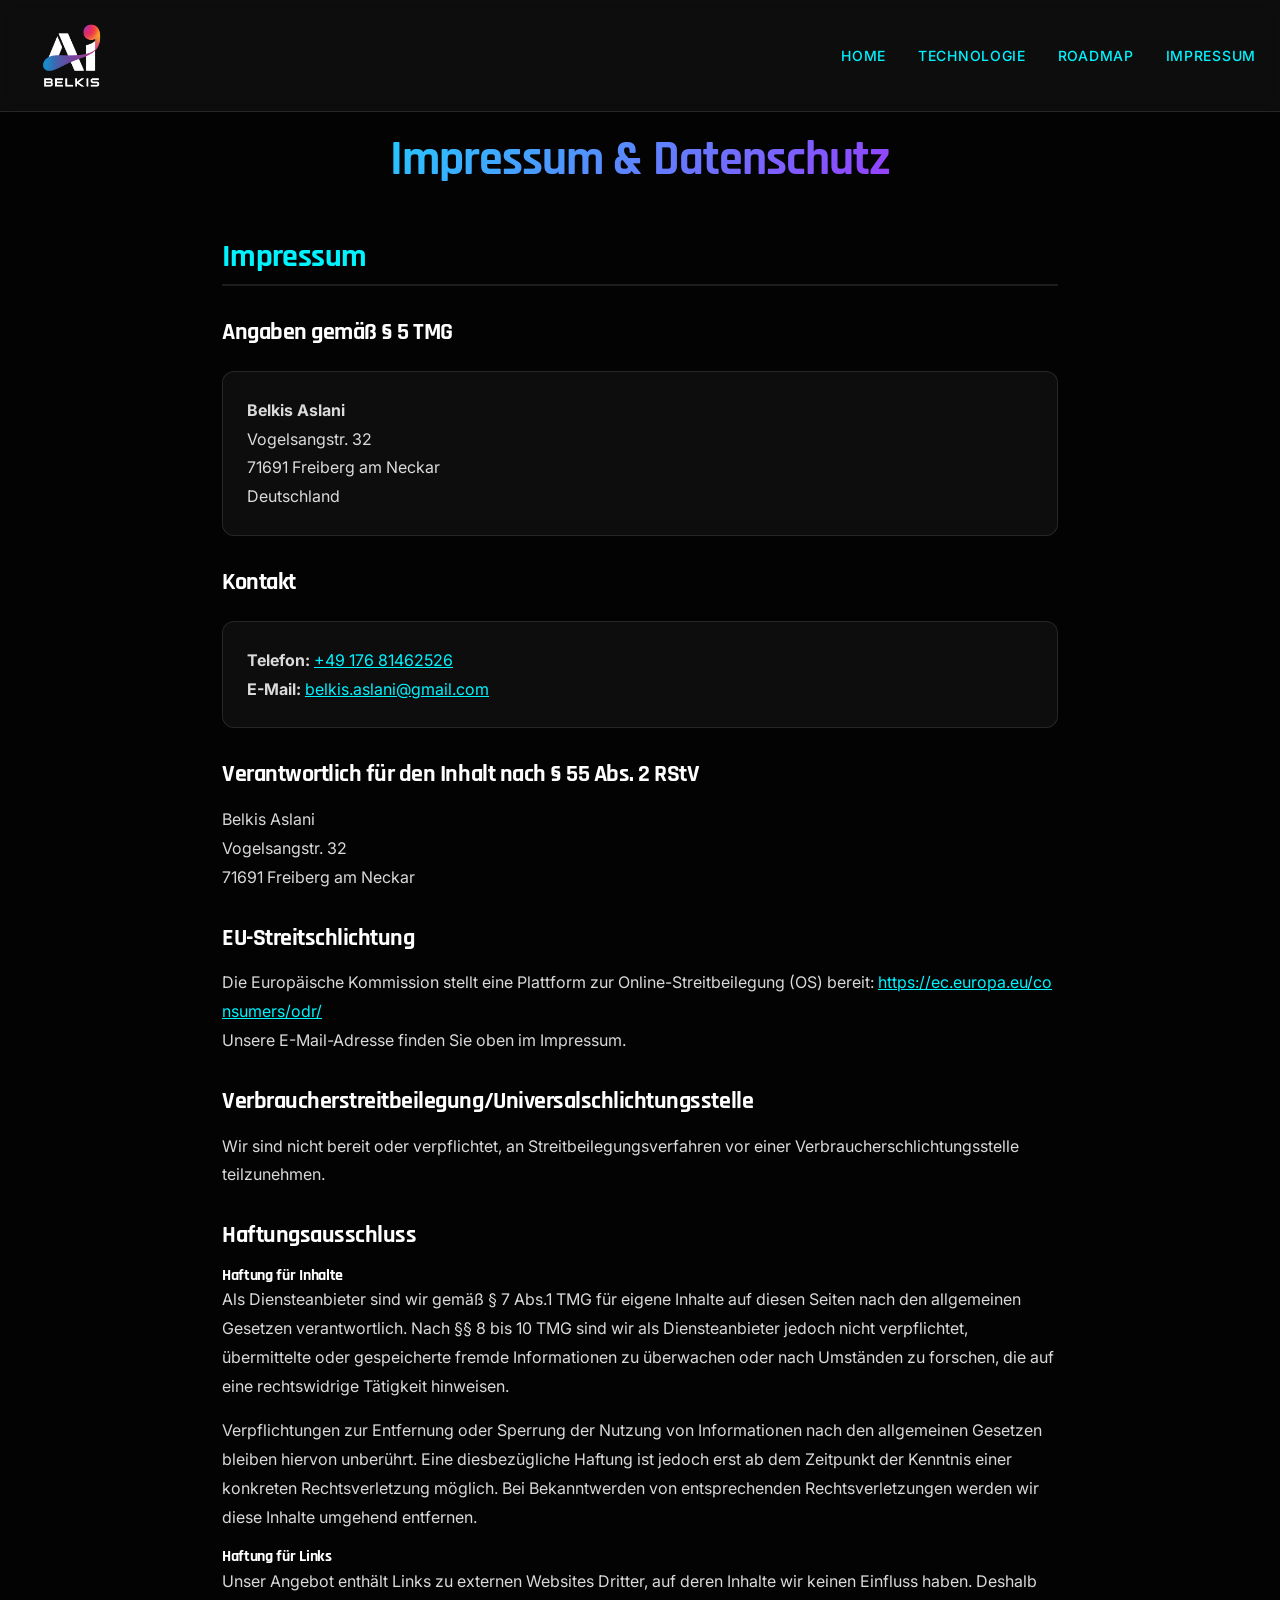
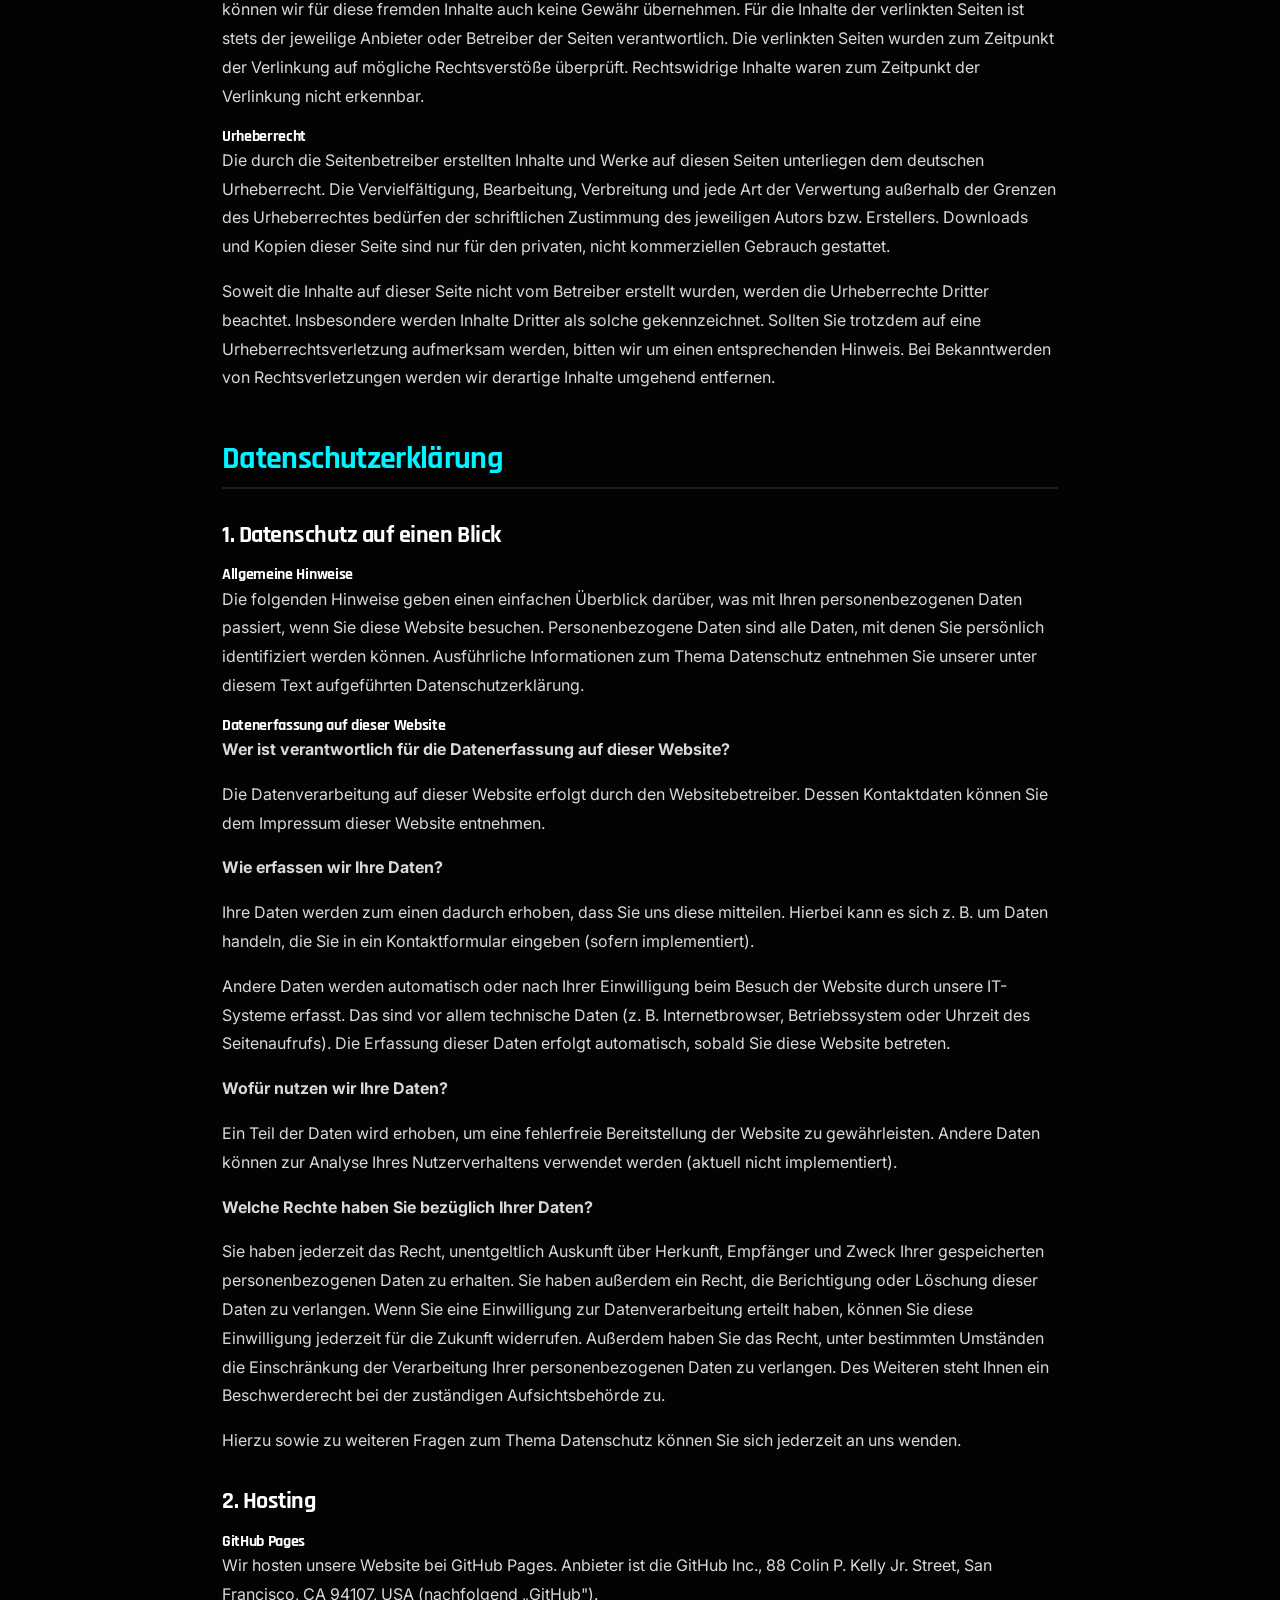
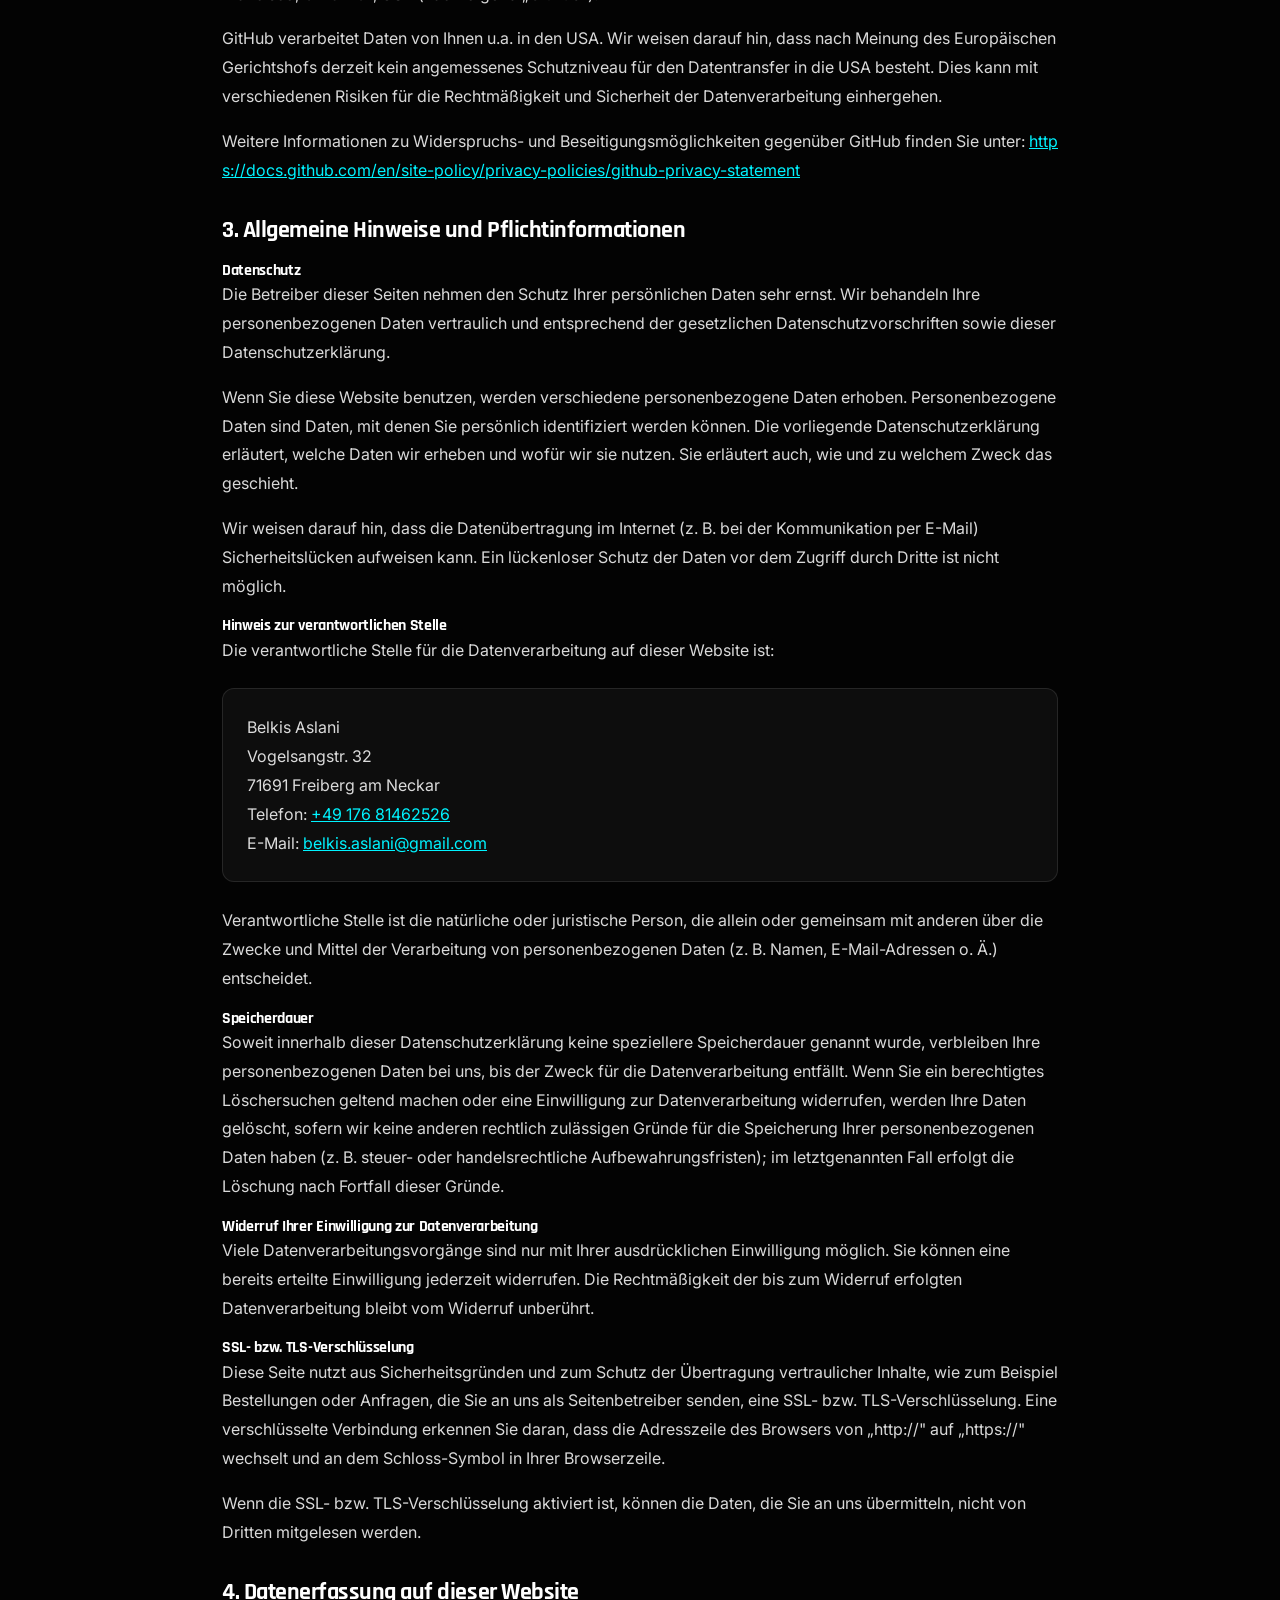
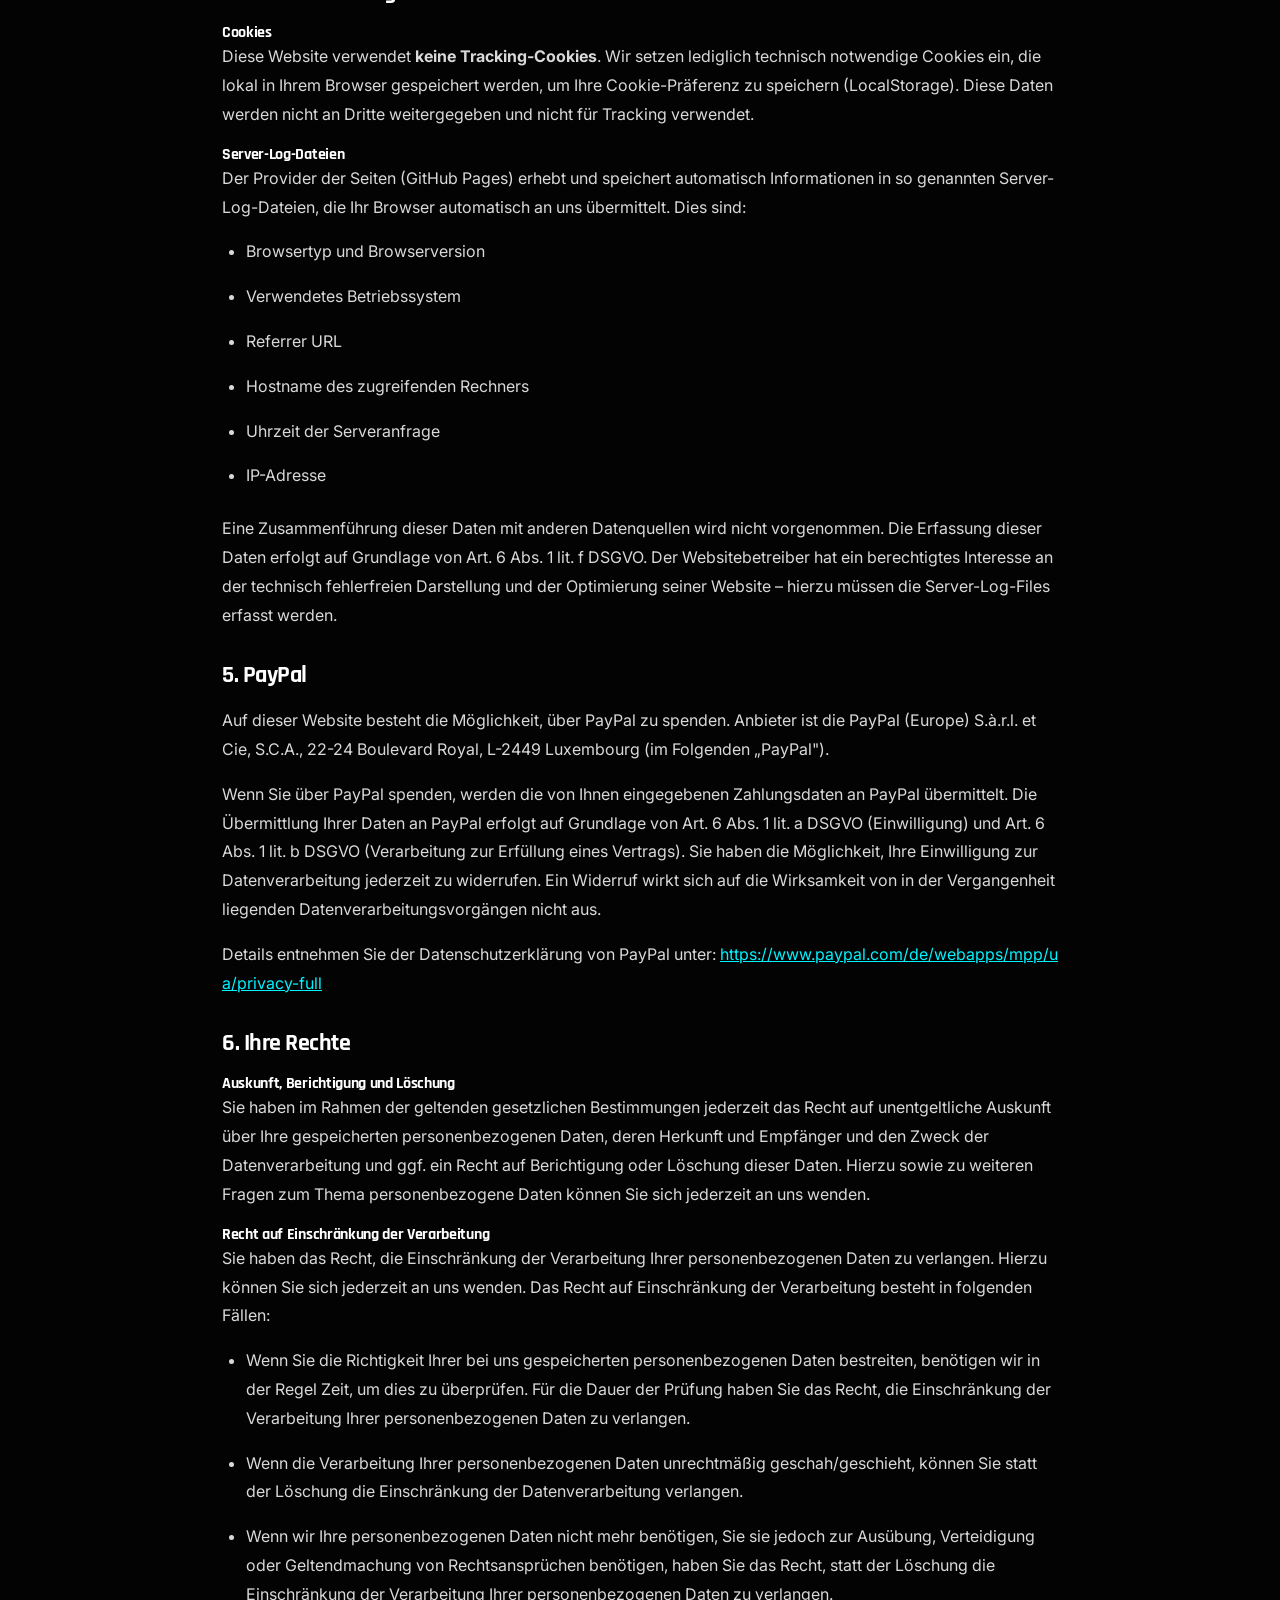
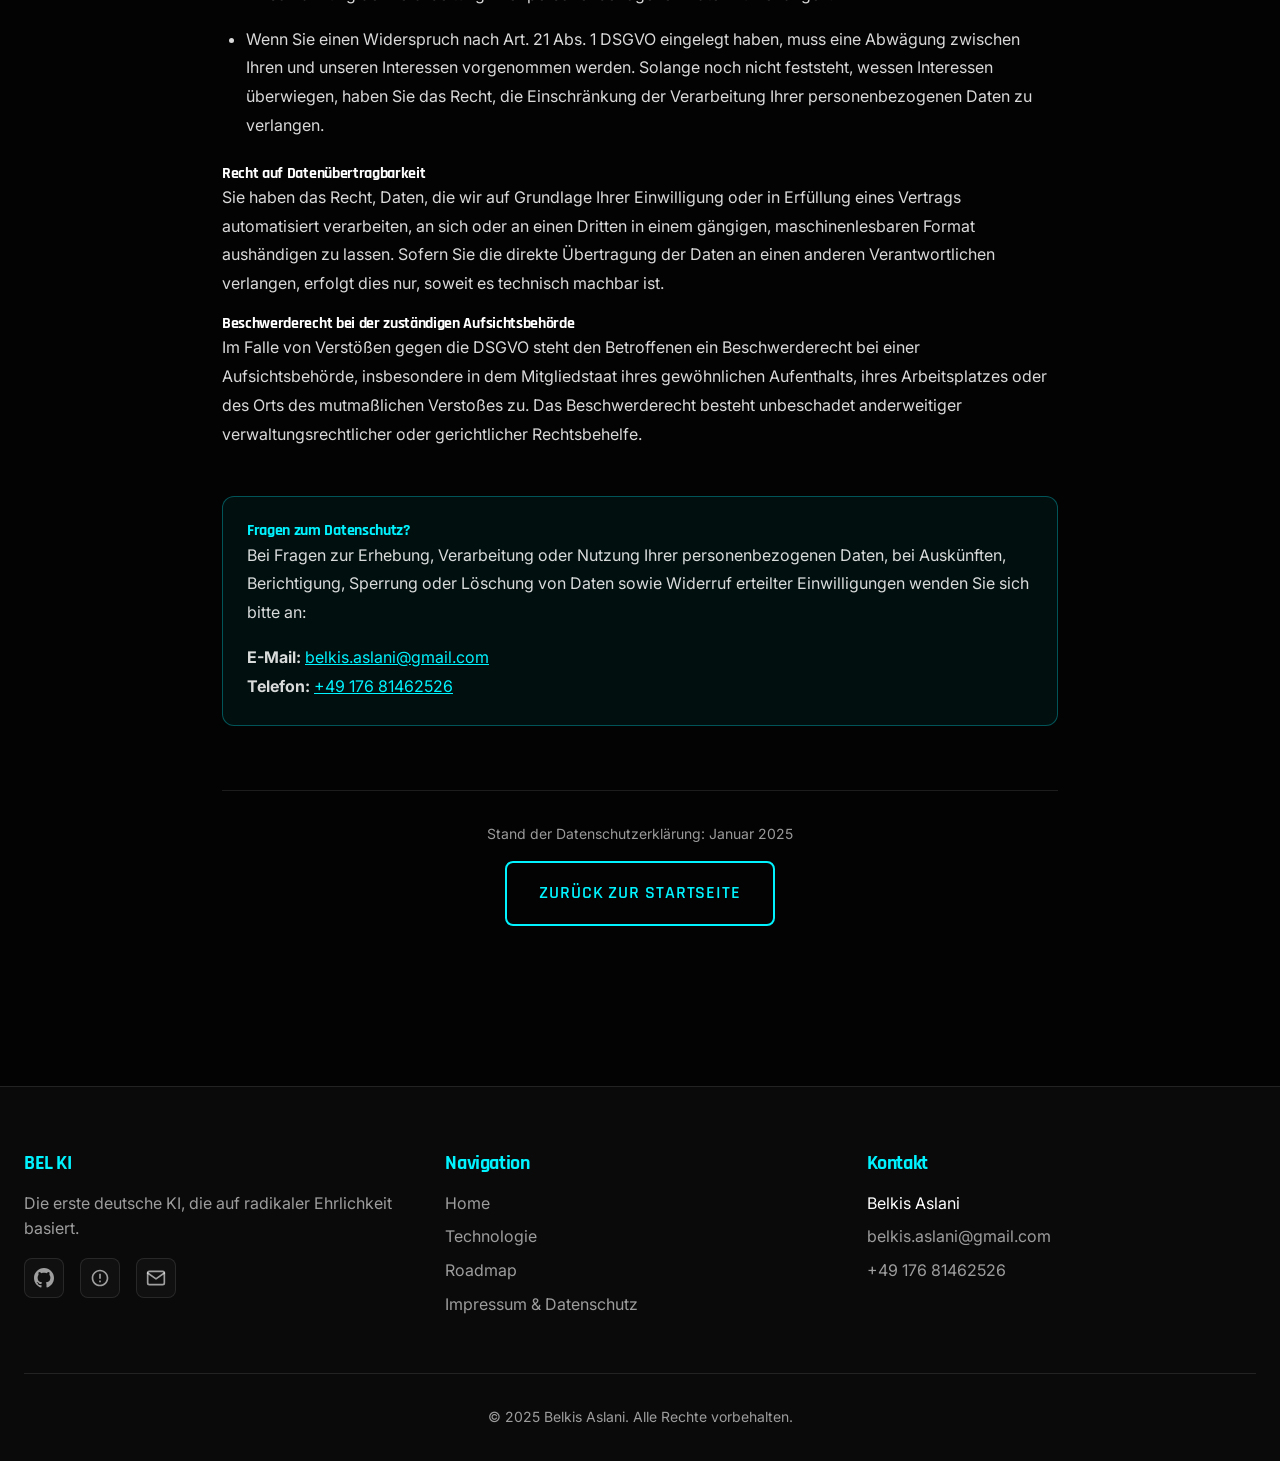
==== commit 5310c56d: "fix: Prevent horizontal overflow on mobile in Impressum/Datenschutz - fix long URLs and headings" ====
--- a/legal.html
+++ b/legal.html
@@ -71,6 +71,43 @@
       border-radius: var(--radius-lg);
       padding: 1.5rem;
       margin: 1.5rem 0;
+    }
+
+    /* Mobile Overflow Prevention */
+    @media (max-width: 768px) {
+      body {
+        overflow-x: hidden;
+      }
+
+      .legal-content {
+        padding: 1rem;
+        overflow-x: hidden;
+        max-width: 100%;
+      }
+
+      .legal-section {
+        overflow-x: hidden;
+      }
+
+      .legal-section h3,
+      .legal-section h4 {
+        word-break: break-word;
+        overflow-wrap: break-word;
+        hyphens: auto;
+      }
+
+      .legal-section p,
+      .legal-section li {
+        word-break: break-word;
+        overflow-wrap: break-word;
+      }
+
+      .legal-section a {
+        word-break: break-all;
+        overflow-wrap: break-word;
+        display: inline-block;
+        max-width: 100%;
+      }
     }
   </style>
 </head>
@@ -118,7 +155,7 @@
         <div class="contact-box">
           <p style="margin: 0;">
             <strong>Telefon:</strong> <a href="tel:+4917681462526">+49 176 81462526</a><br>
-            <strong>E-Mail:</strong> <a href="mailto:belkis.aslani@gmail.com">belkis.aslani@gmail.com</a>
+            <strong>E-Mail:</strong> <a href="mailto:belkis.aslani@gmail.com" style="word-break: break-all; overflow-wrap: break-word;">belkis.aslani@gmail.com</a>
           </p>
         </div>
 
@@ -132,11 +169,11 @@
         <h3>EU-Streitschlichtung</h3>
         <p>
           Die Europäische Kommission stellt eine Plattform zur Online-Streitbeilegung (OS) bereit:
-          <a href="https://ec.europa.eu/consumers/odr/" target="_blank" rel="noopener noreferrer">https://ec.europa.eu/consumers/odr/</a><br>
+          <a href="https://ec.europa.eu/consumers/odr/" target="_blank" rel="noopener noreferrer" style="word-break: break-all; overflow-wrap: break-word;">https://ec.europa.eu/consumers/odr/</a><br>
           Unsere E-Mail-Adresse finden Sie oben im Impressum.
         </p>
 
-        <h3>Verbraucherstreitbeilegung/Universalschlichtungsstelle</h3>
+        <h3 style="word-break: break-word; overflow-wrap: break-word; hyphens: auto;">Verbraucherstreitbeilegung/Universalschlichtungsstelle</h3>
         <p>
           Wir sind nicht bereit oder verpflichtet, an Streitbeilegungsverfahren vor einer Verbraucherschlichtungsstelle teilzunehmen.
         </p>
@@ -236,7 +273,7 @@
         </p>
         <p>
           Weitere Informationen zu Widerspruchs- und Beseitigungsmöglichkeiten gegenüber GitHub finden Sie unter:
-          <a href="https://docs.github.com/en/site-policy/privacy-policies/github-privacy-statement" target="_blank" rel="noopener noreferrer">
+          <a href="https://docs.github.com/en/site-policy/privacy-policies/github-privacy-statement" target="_blank" rel="noopener noreferrer" style="word-break: break-all; overflow-wrap: break-word;">
             https://docs.github.com/en/site-policy/privacy-policies/github-privacy-statement
           </a>
         </p>
@@ -266,7 +303,7 @@
             Vogelsangstr. 32<br>
             71691 Freiberg am Neckar<br>
             Telefon: <a href="tel:+4917681462526">+49 176 81462526</a><br>
-            E-Mail: <a href="mailto:belkis.aslani@gmail.com">belkis.aslani@gmail.com</a>
+            E-Mail: <a href="mailto:belkis.aslani@gmail.com" style="word-break: break-all; overflow-wrap: break-word;">belkis.aslani@gmail.com</a>
           </p>
         </div>
         <p>
@@ -338,7 +375,7 @@
         </p>
         <p>
           Details entnehmen Sie der Datenschutzerklärung von PayPal unter:
-          <a href="https://www.paypal.com/de/webapps/mpp/ua/privacy-full" target="_blank" rel="noopener noreferrer">
+          <a href="https://www.paypal.com/de/webapps/mpp/ua/privacy-full" target="_blank" rel="noopener noreferrer" style="word-break: break-all; overflow-wrap: break-word;">
             https://www.paypal.com/de/webapps/mpp/ua/privacy-full
           </a>
         </p>
@@ -390,7 +427,7 @@
             sowie Widerruf erteilter Einwilligungen wenden Sie sich bitte an:
           </p>
           <p style="margin-top: 1rem; margin-bottom: 0;">
-            <strong>E-Mail:</strong> <a href="mailto:belkis.aslani@gmail.com">belkis.aslani@gmail.com</a><br>
+            <strong>E-Mail:</strong> <a href="mailto:belkis.aslani@gmail.com" style="word-break: break-all; overflow-wrap: break-word;">belkis.aslani@gmail.com</a><br>
             <strong>Telefon:</strong> <a href="tel:+4917681462526">+49 176 81462526</a>
           </p>
         </div>
@@ -443,7 +480,7 @@
         <ul style="list-style: none;">
           <li style="margin-bottom: 0.5rem;">Belkis Aslani</li>
           <li style="margin-bottom: 0.5rem;">
-            <a href="mailto:belkis.aslani@gmail.com">belkis.aslani@gmail.com</a>
+            <a href="mailto:belkis.aslani@gmail.com" style="word-break: break-all; overflow-wrap: break-word;">belkis.aslani@gmail.com</a>
           </li>
           <li>
             <a href="tel:+4917681462526">+49 176 81462526</a>
--- a/assets/css/main.css
+++ b/assets/css/main.css
@@ -13,7 +13,7 @@
   left: 0;
   right: 0;
   z-index: var(--z-sticky);
-  padding: var(--space-5) var(--space-6);
+  padding: var(--space-2) var(--space-6);
   background: var(--glass-bg);
   backdrop-filter: var(--glass-blur);
   border-bottom: 1px solid var(--glass-border);
@@ -42,7 +42,7 @@
 }
 
 .logo img {
-  height: 60px;
+  height: 95px;
   width: auto;
   object-fit: contain;
   transition: transform var(--transition-base);
@@ -99,9 +99,13 @@
 
 /* Mobile Menu */
 @media (max-width: 768px) {
+  .logo img {
+    height: 75px;
+  }
+
   .nav-links {
     position: fixed;
-    top: 70px;
+    top: 95px;
     right: -100%;
     flex-direction: column;
     background: var(--glass-bg);
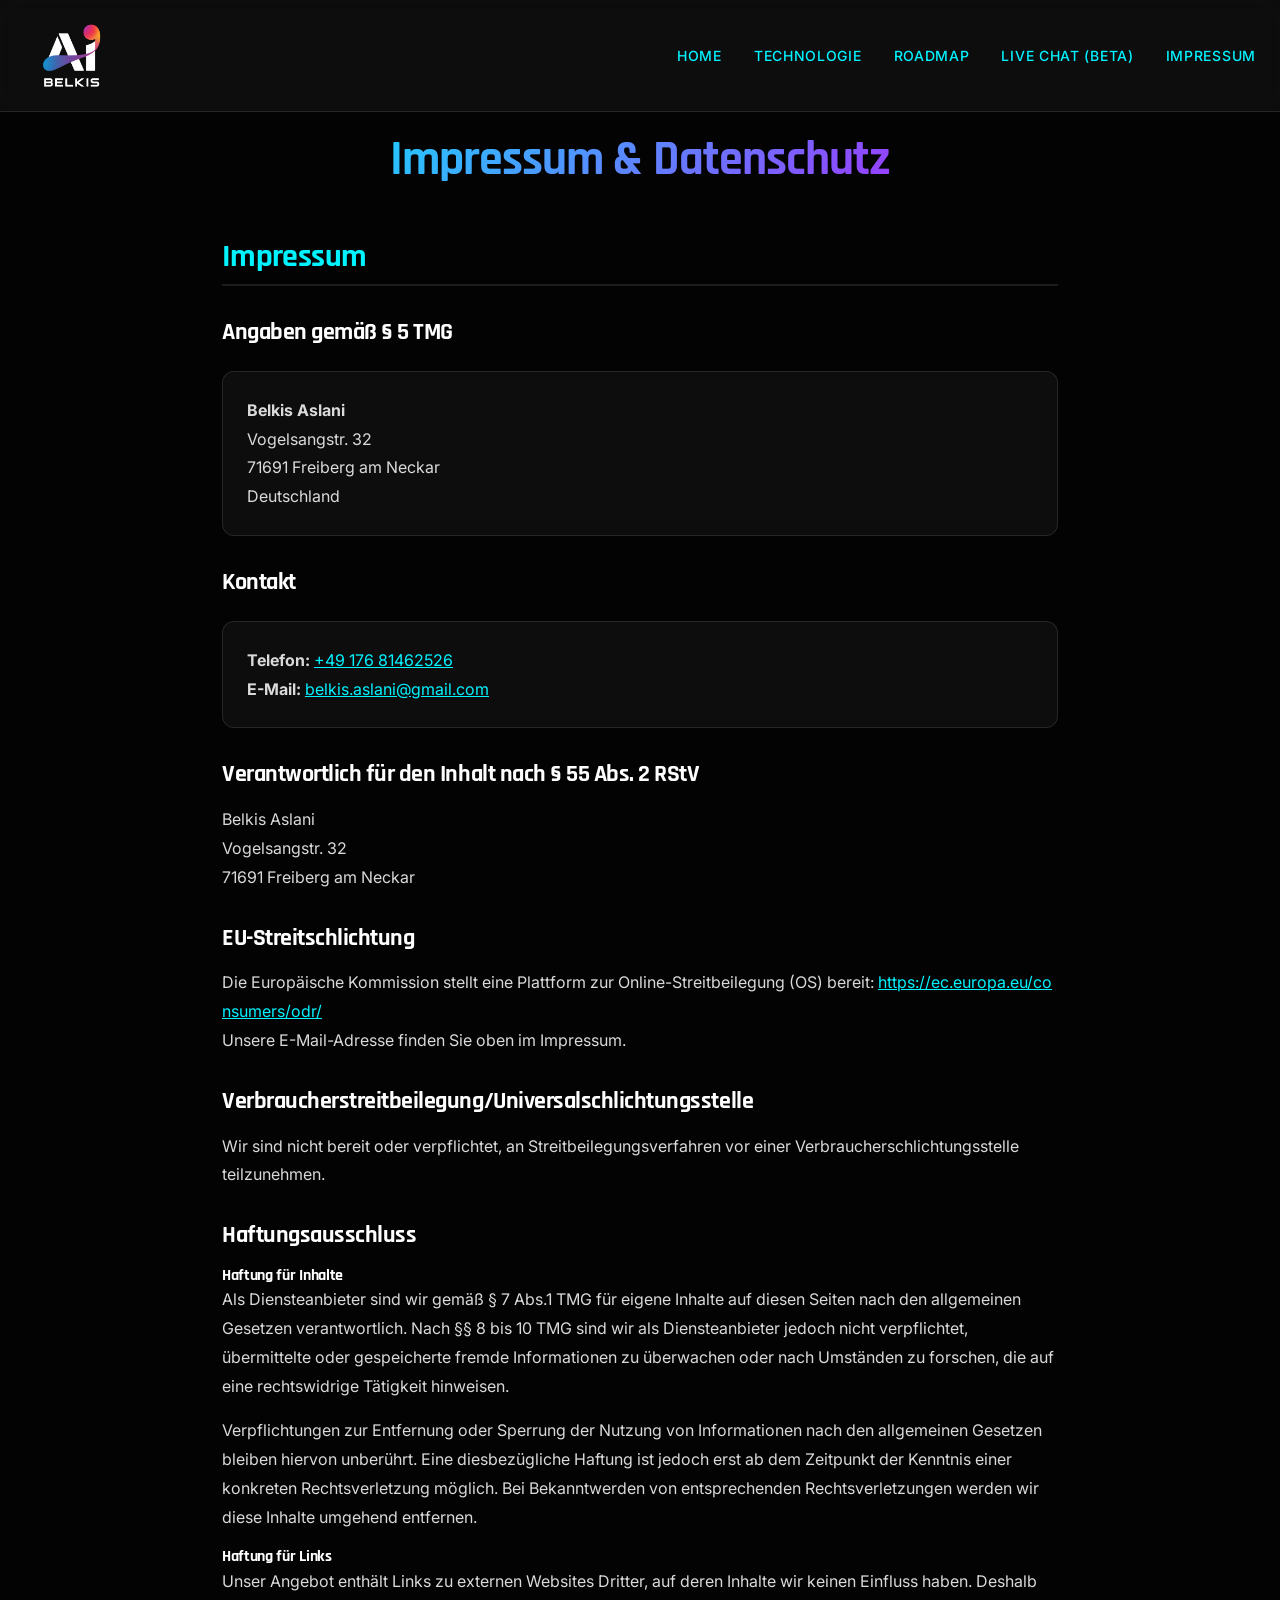
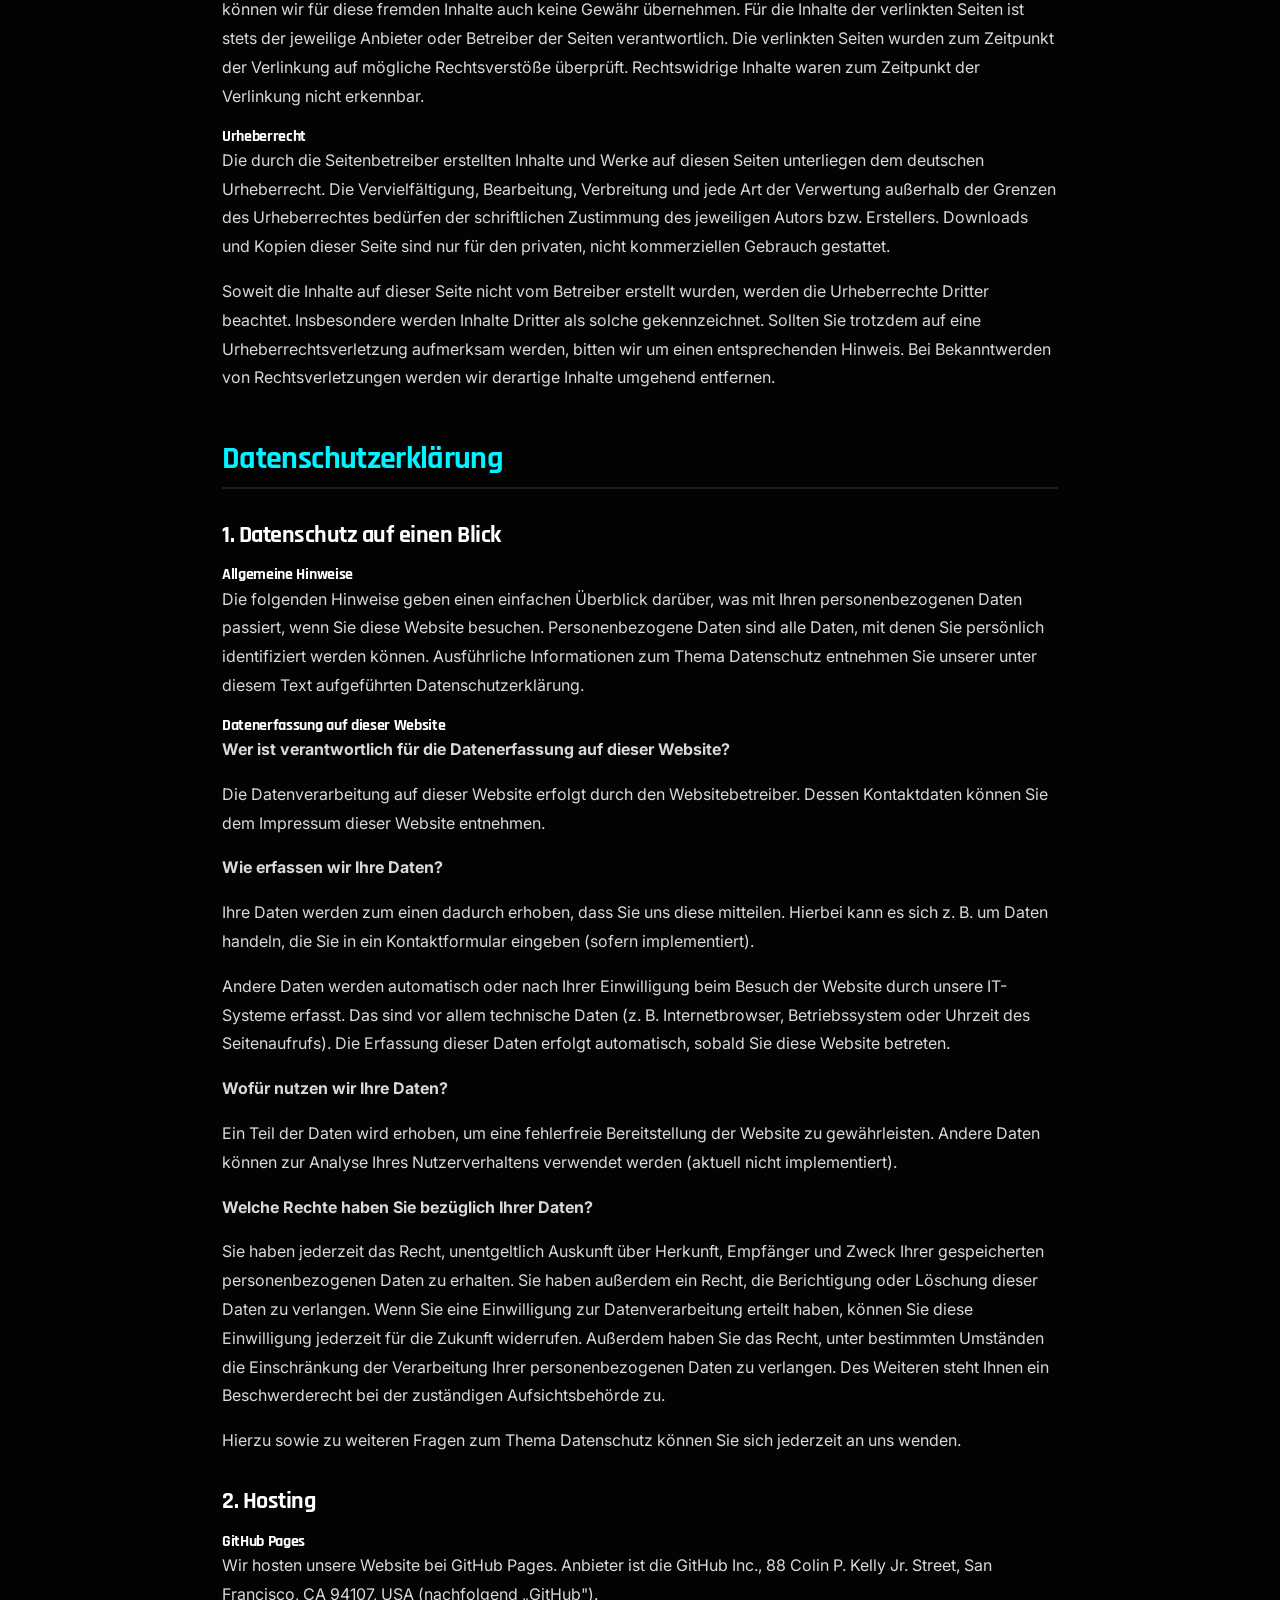
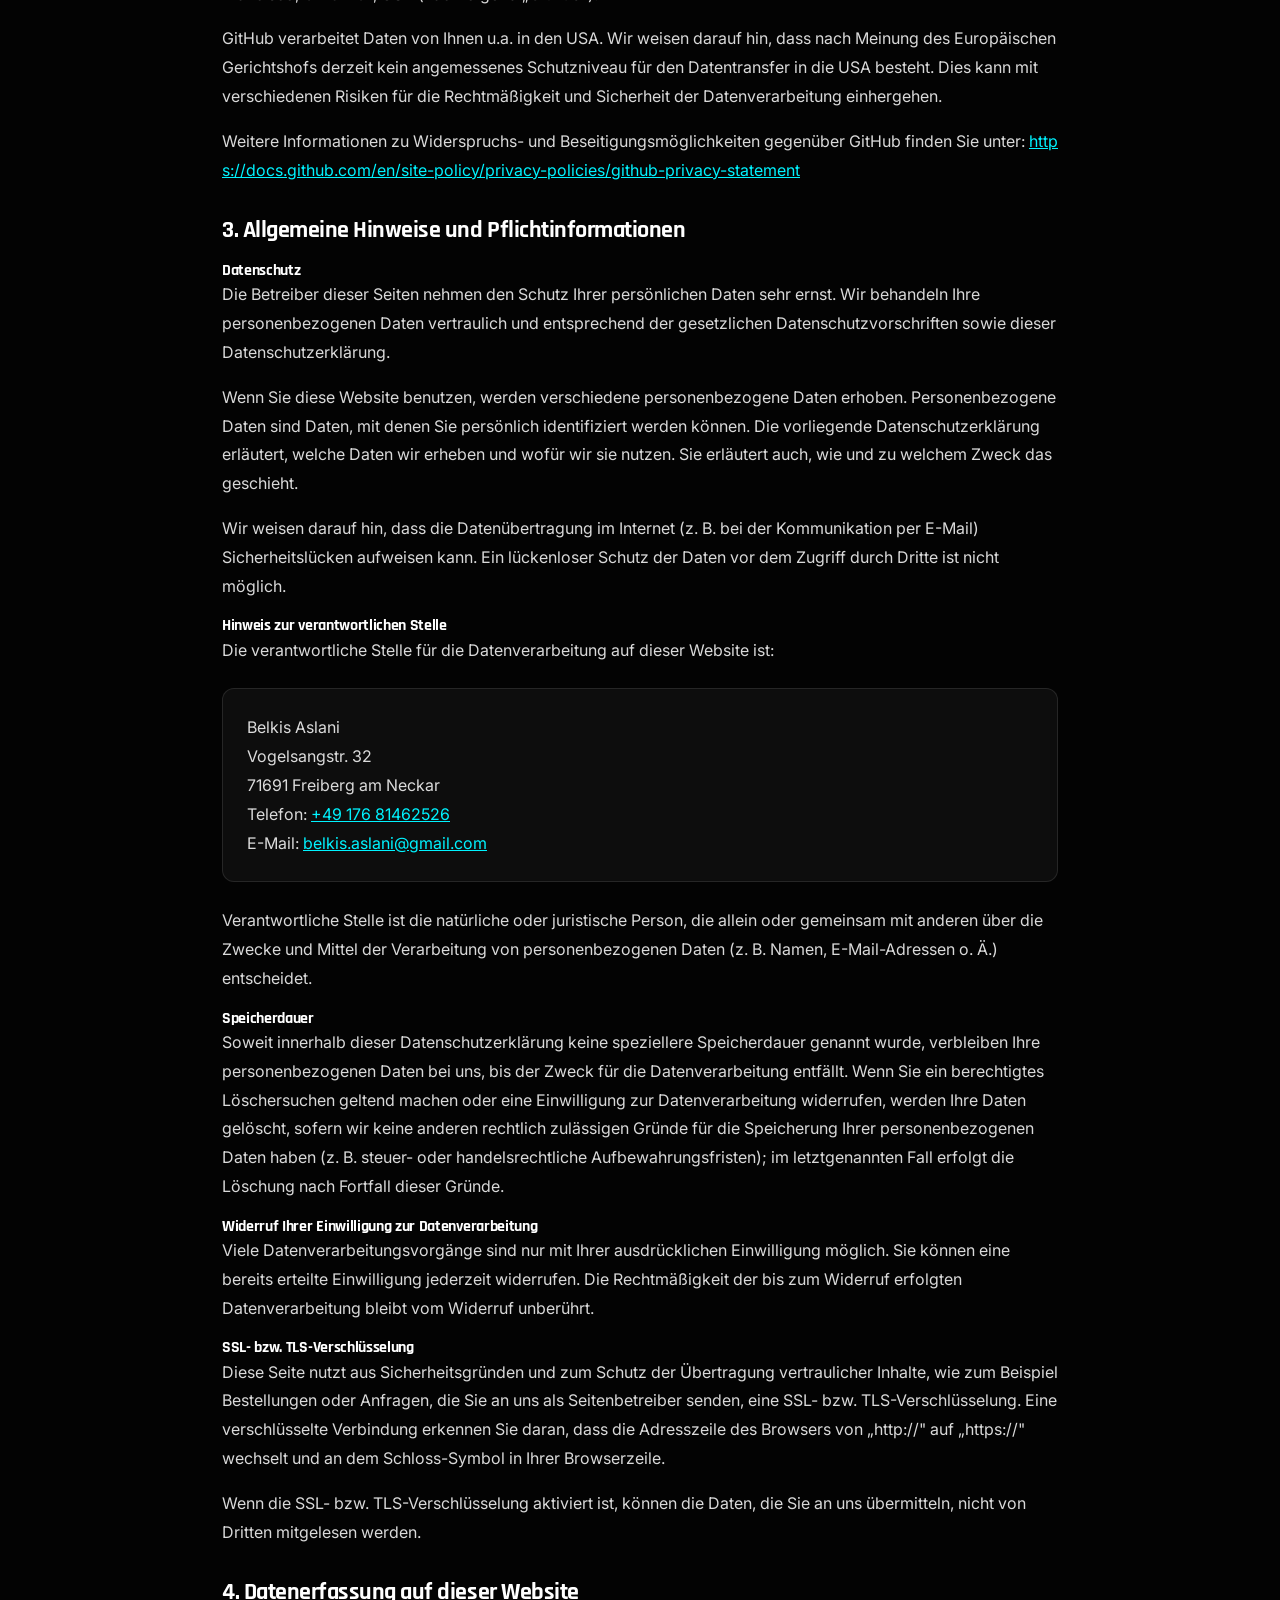
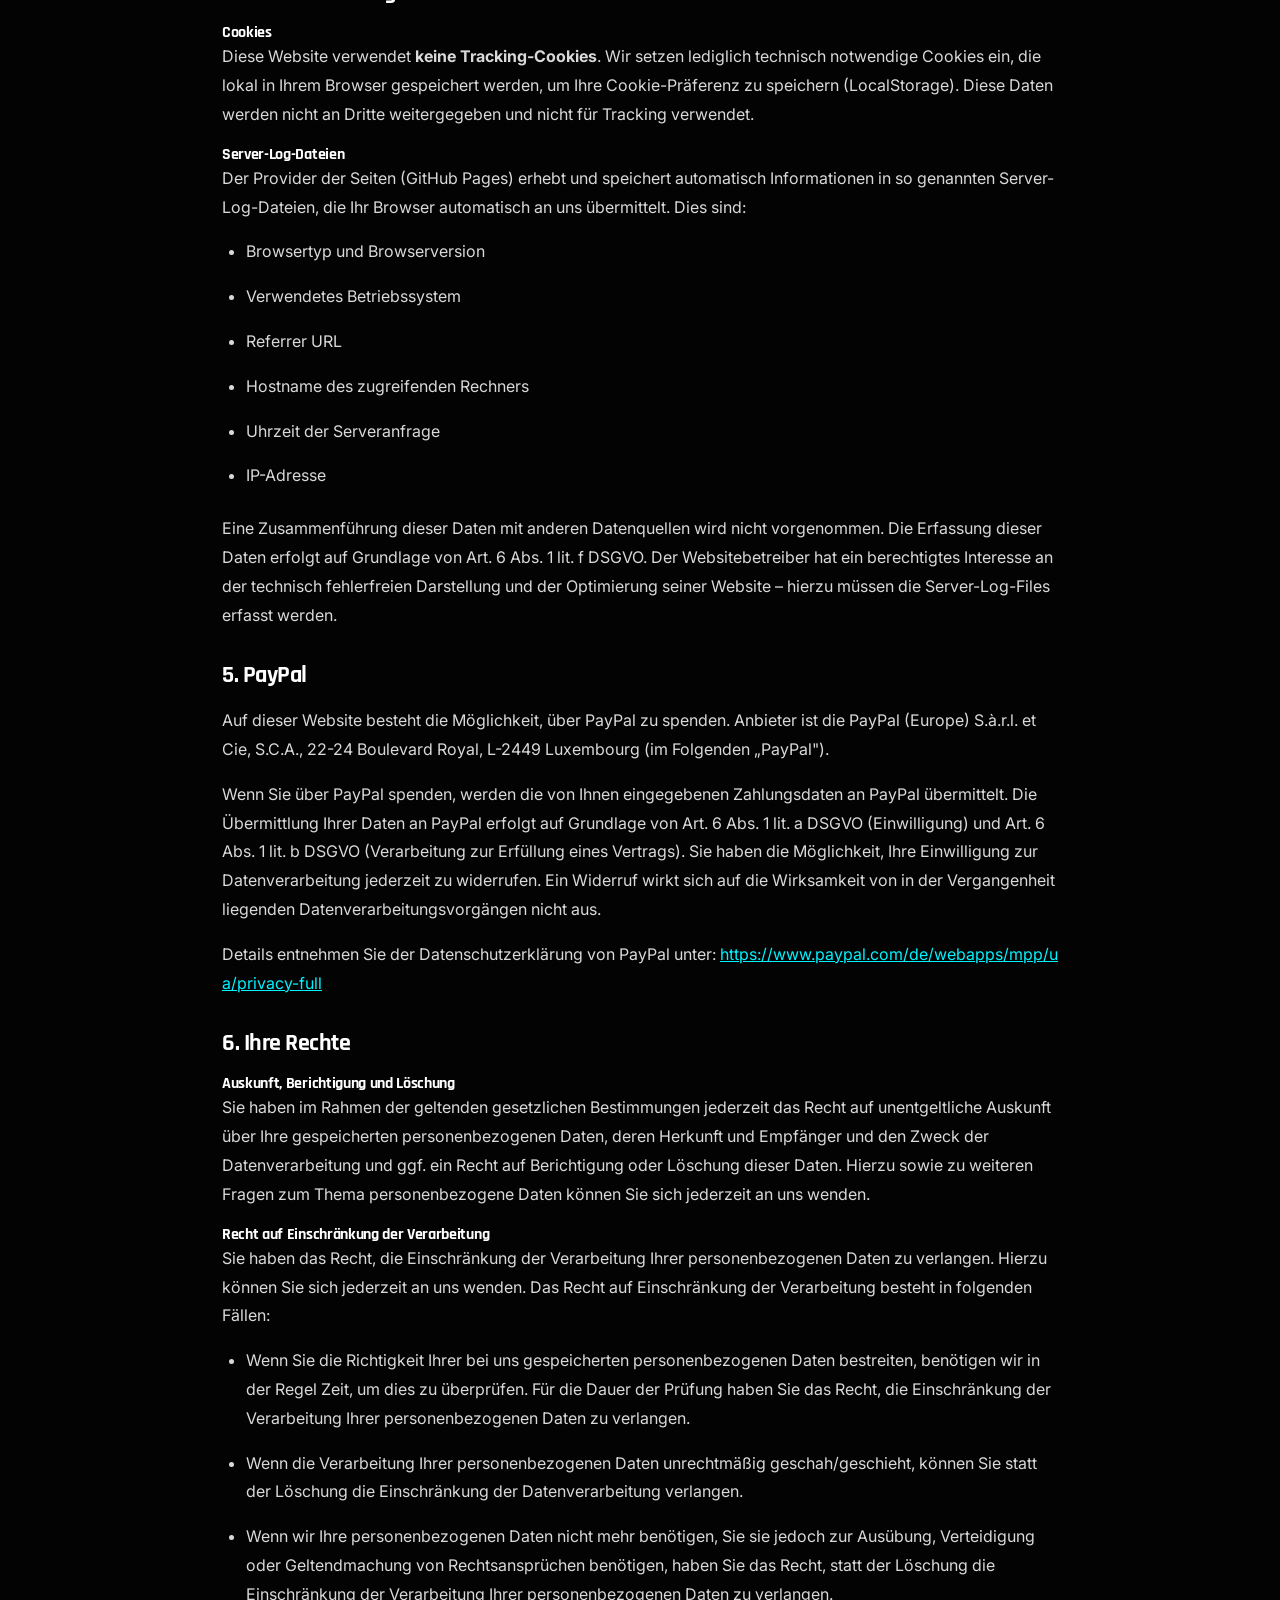
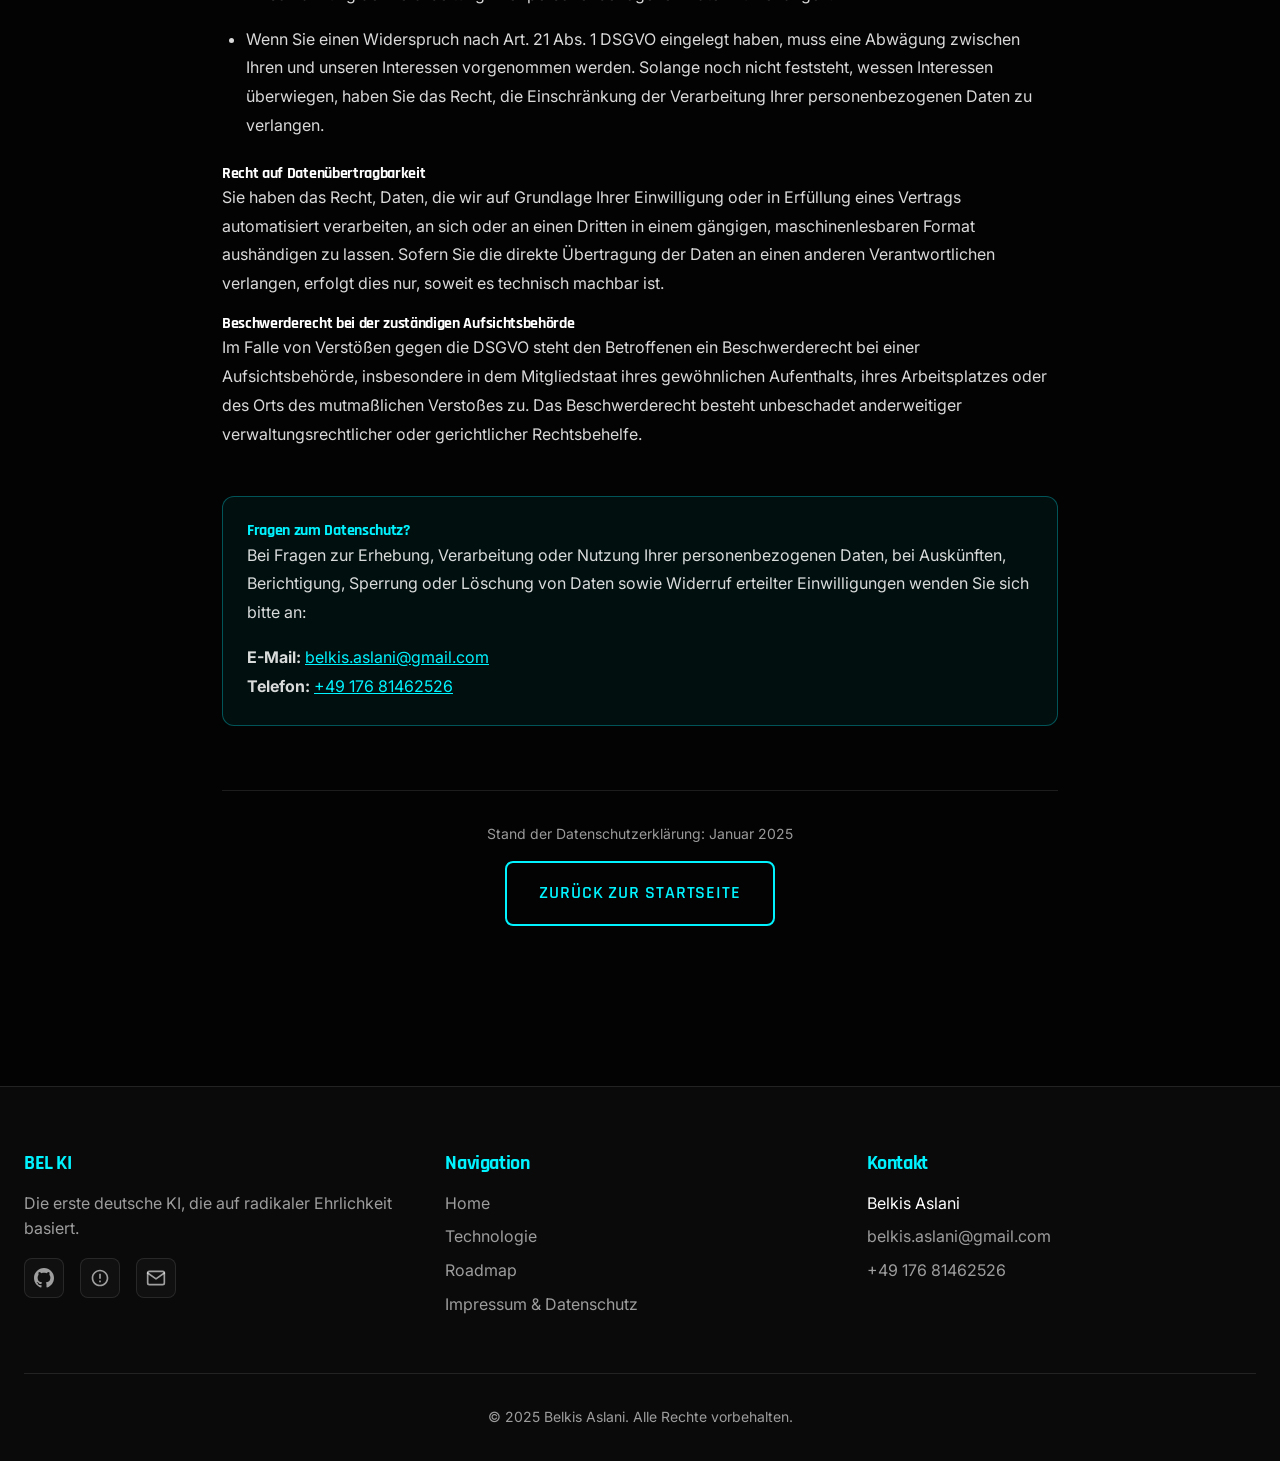
==== commit 958515f3: "feat: Update website with Alpha Version and Live Chat - Add Live Chat (BETA) link to all navigation " ====
--- a/legal.html
+++ b/legal.html
@@ -120,6 +120,7 @@
         <li><a href="index.html">Home</a></li>
         <li><a href="tech.html">Technologie</a></li>
         <li><a href="roadmap.html">Roadmap</a></li>
+        <li><a href="live-chat.html" style="color: #00f3ff;">Live Chat (BETA)</a></li>
         <li><a href="legal.html">Impressum</a></li>
       </ul>
       <div class="burger-menu" aria-label="Menu Toggle">
